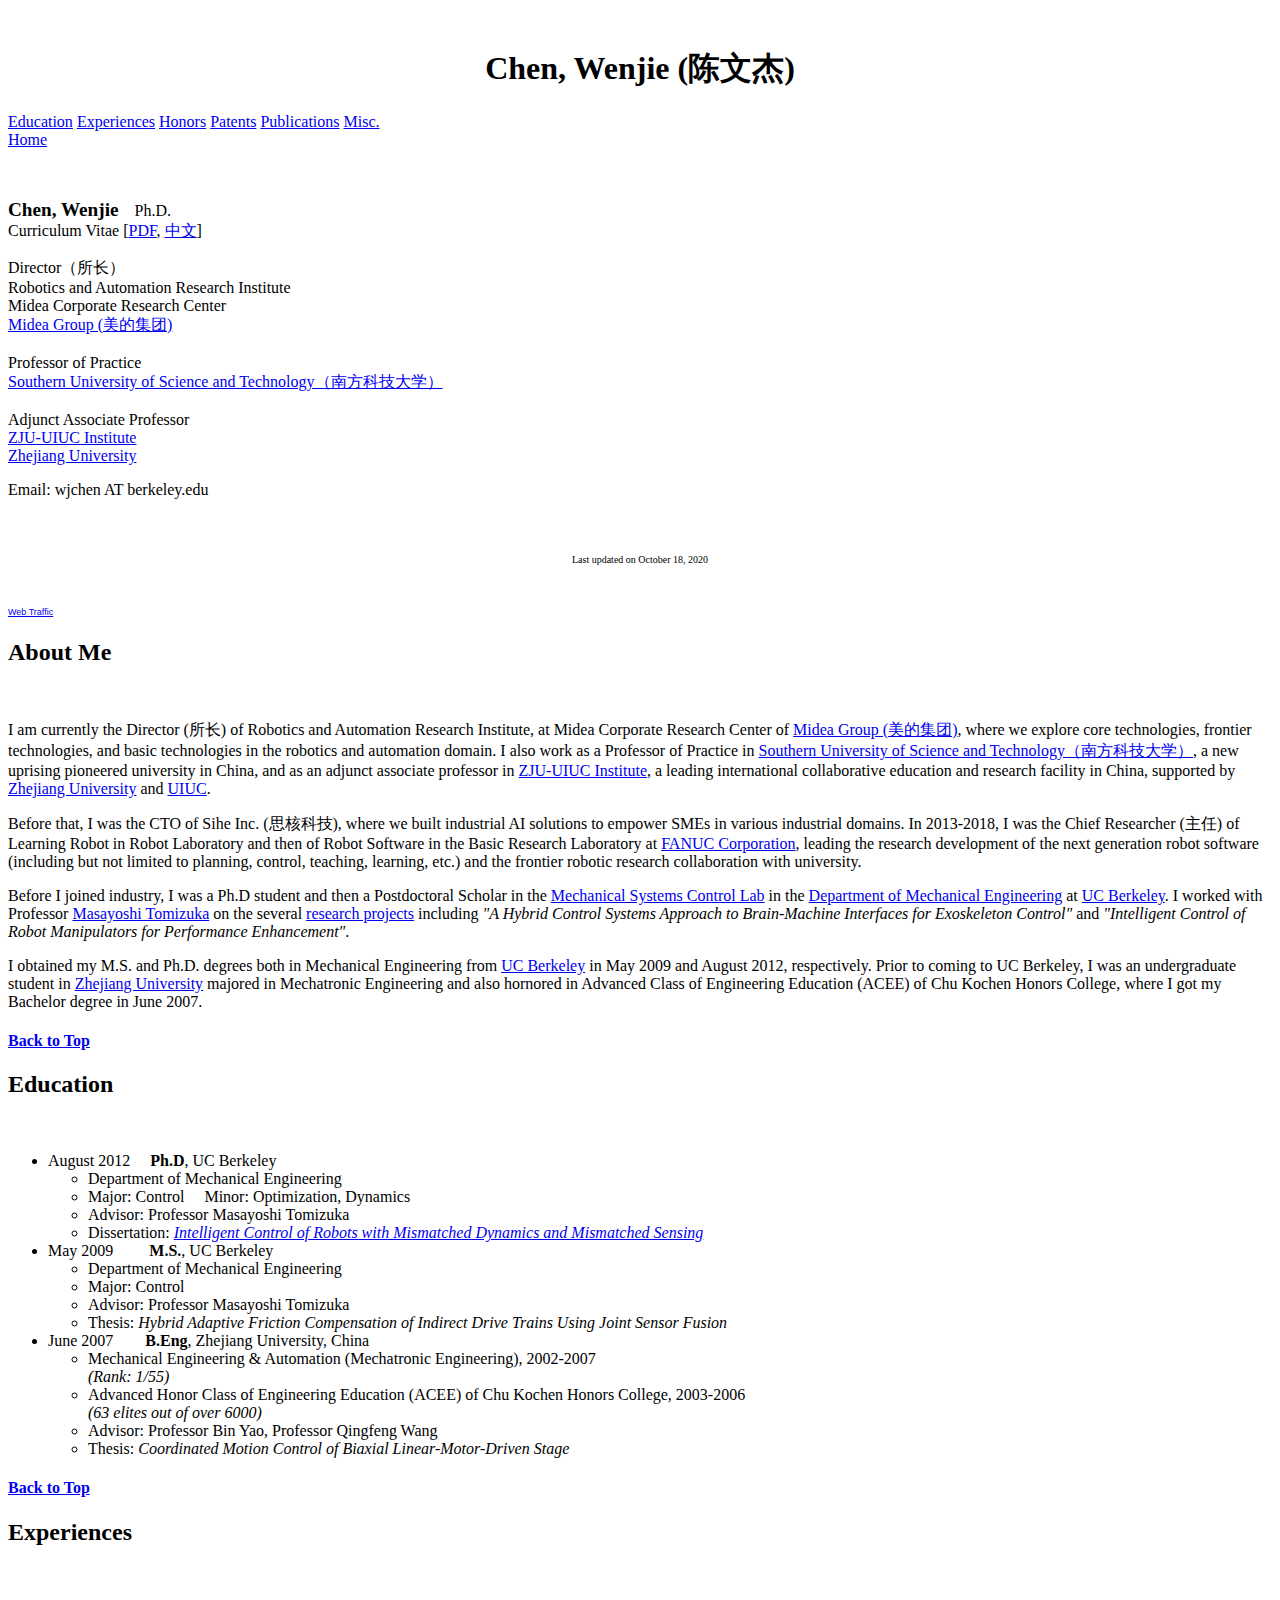
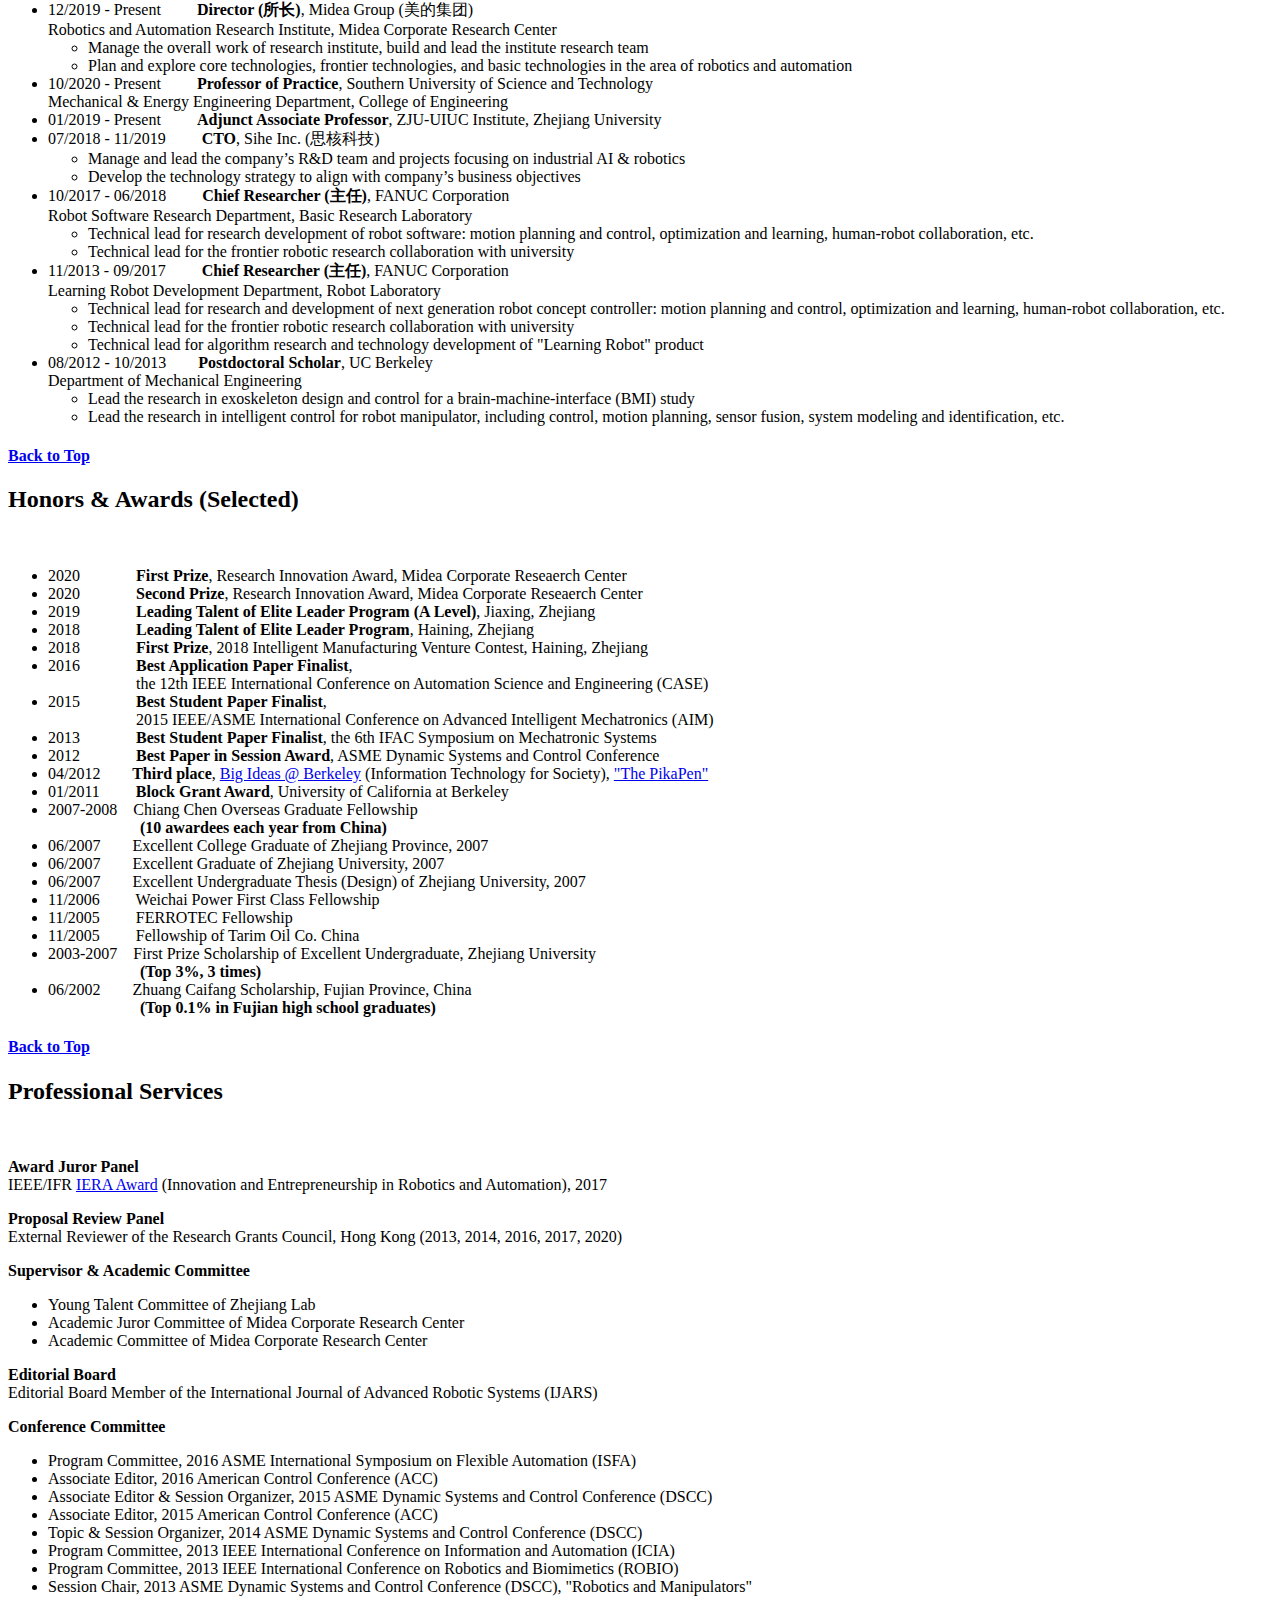
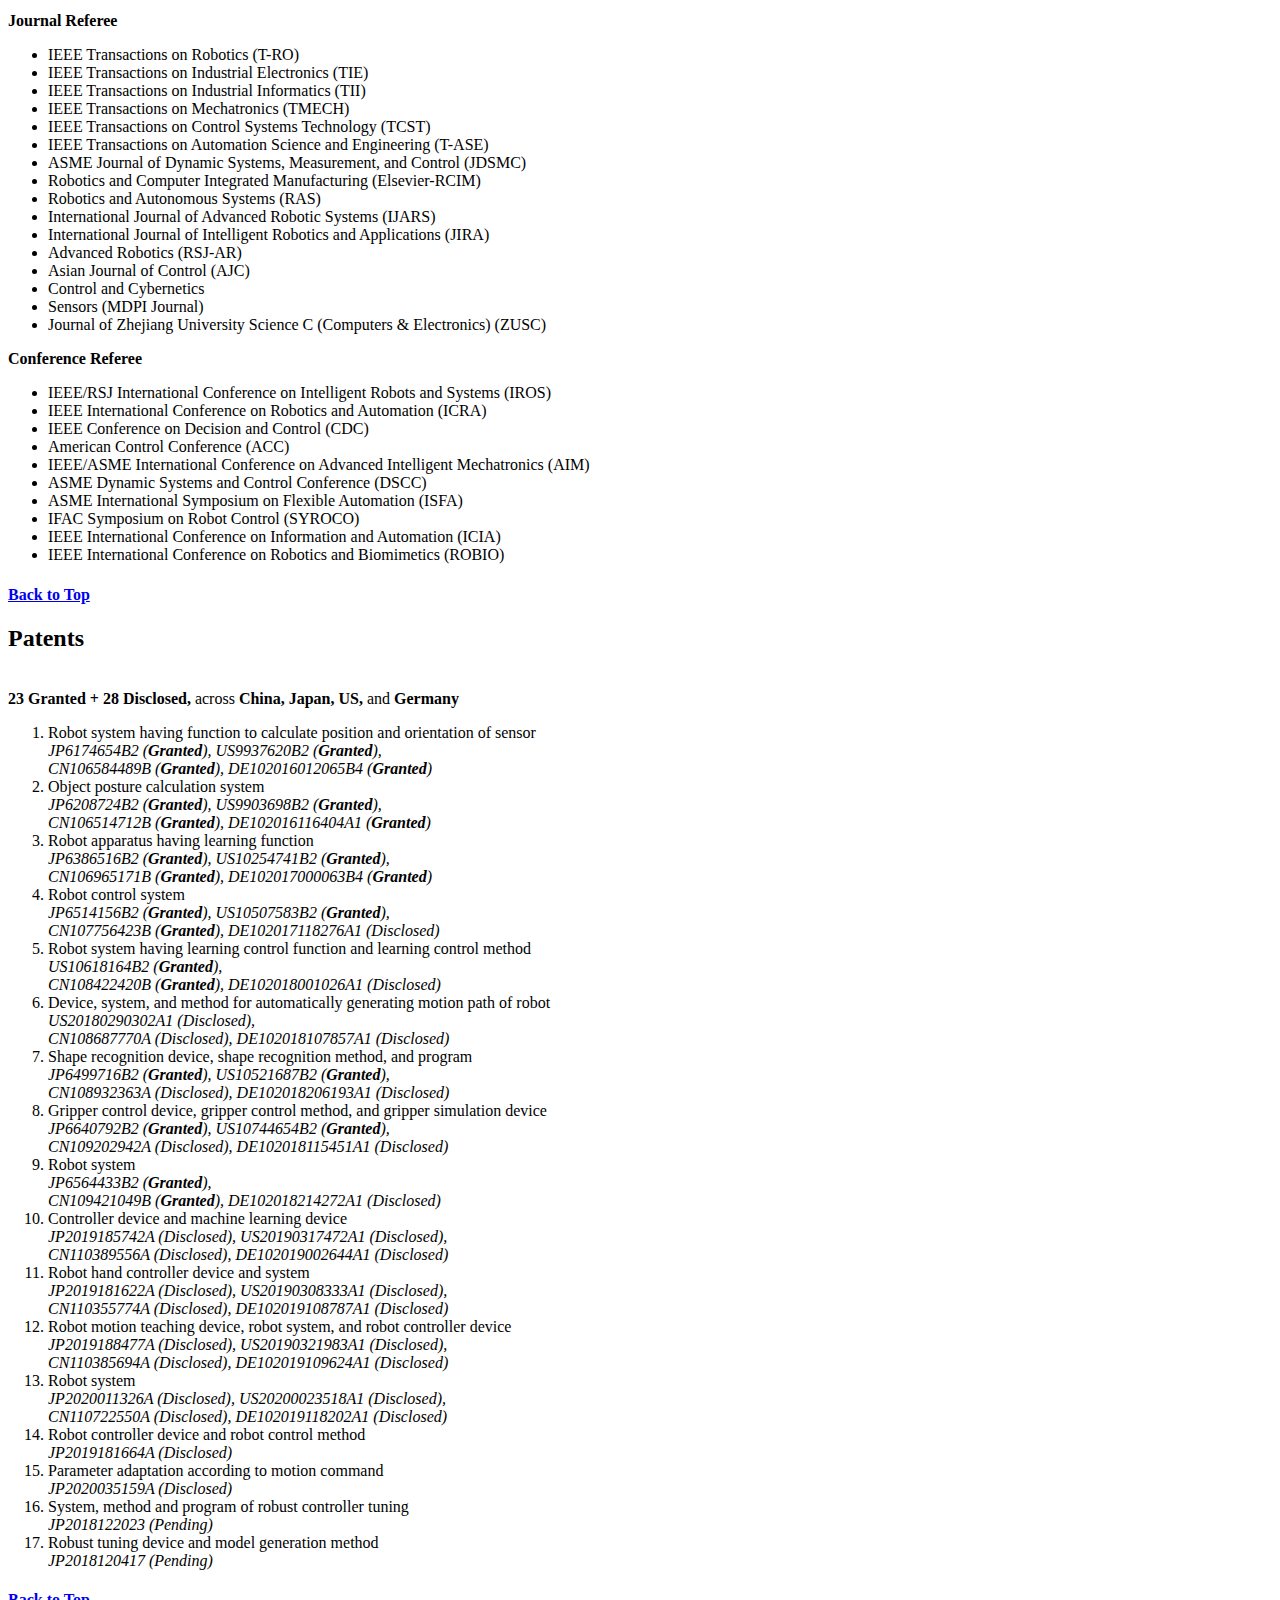
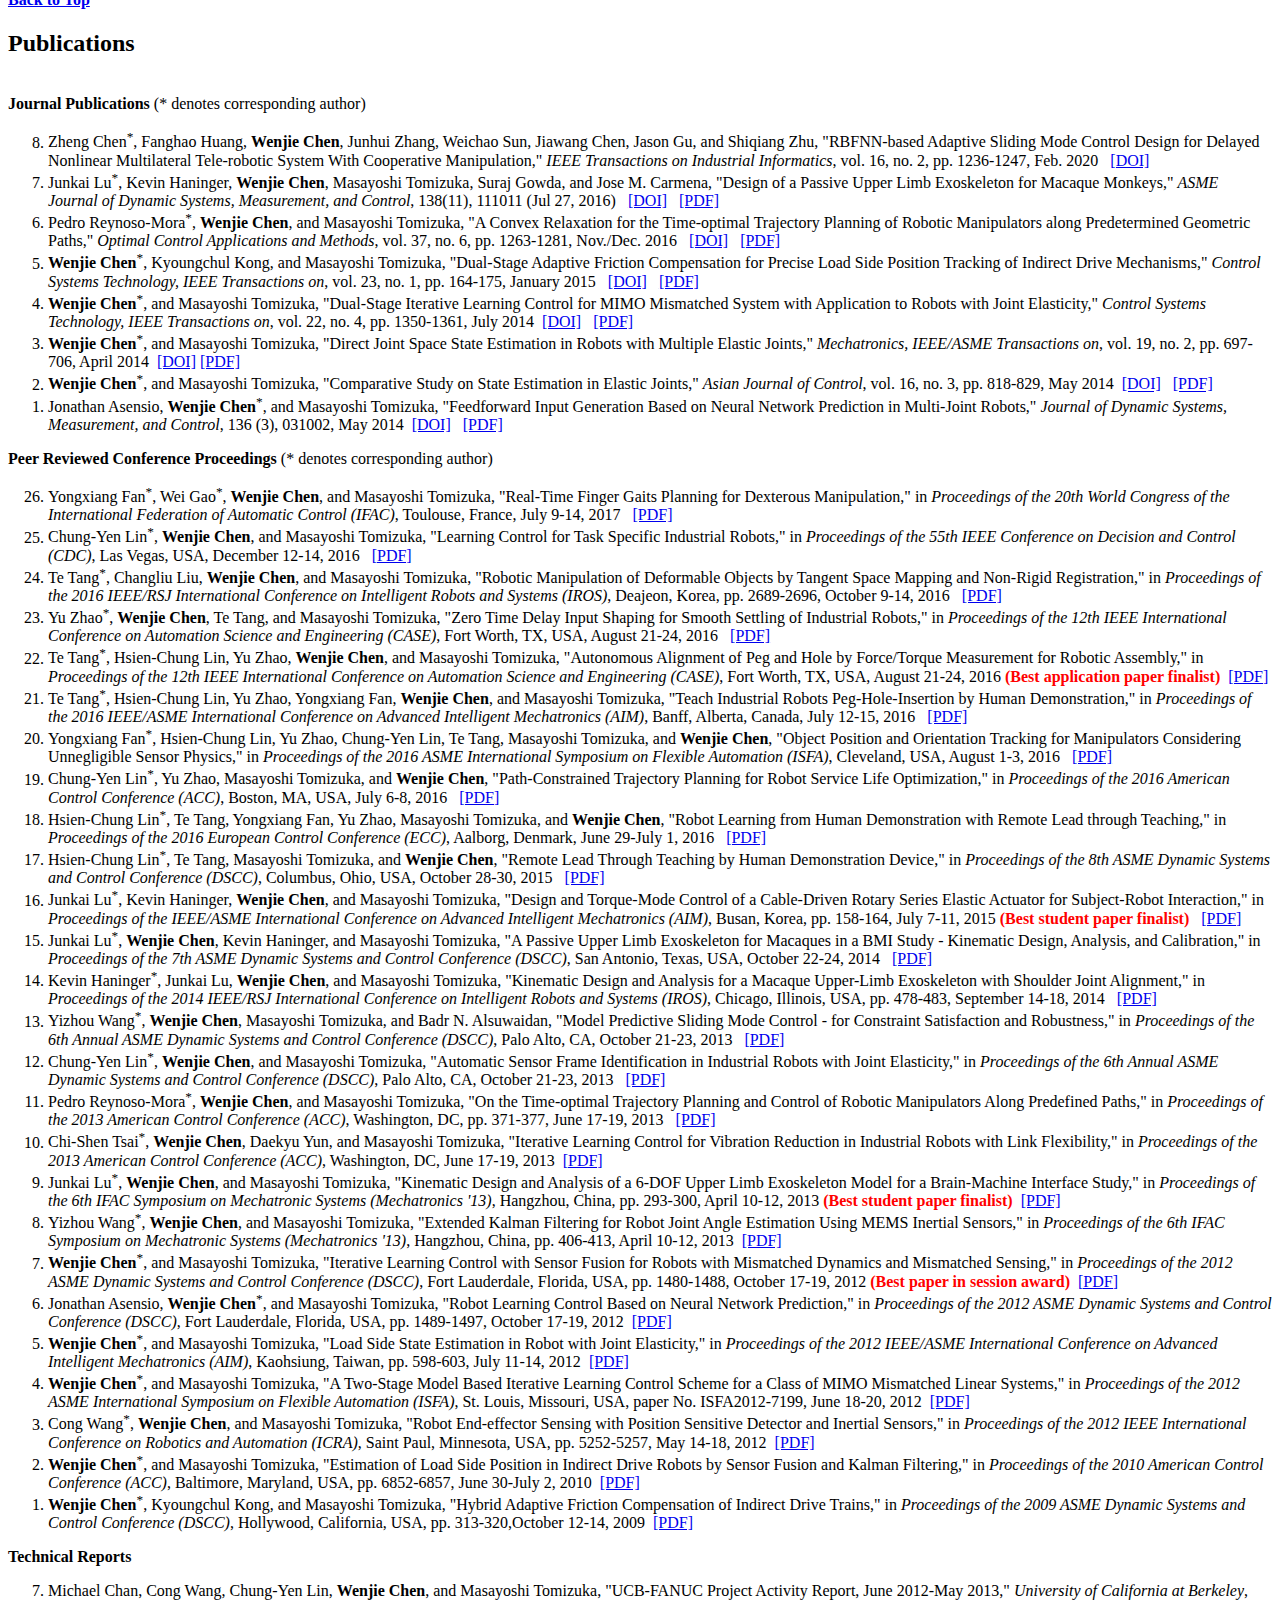
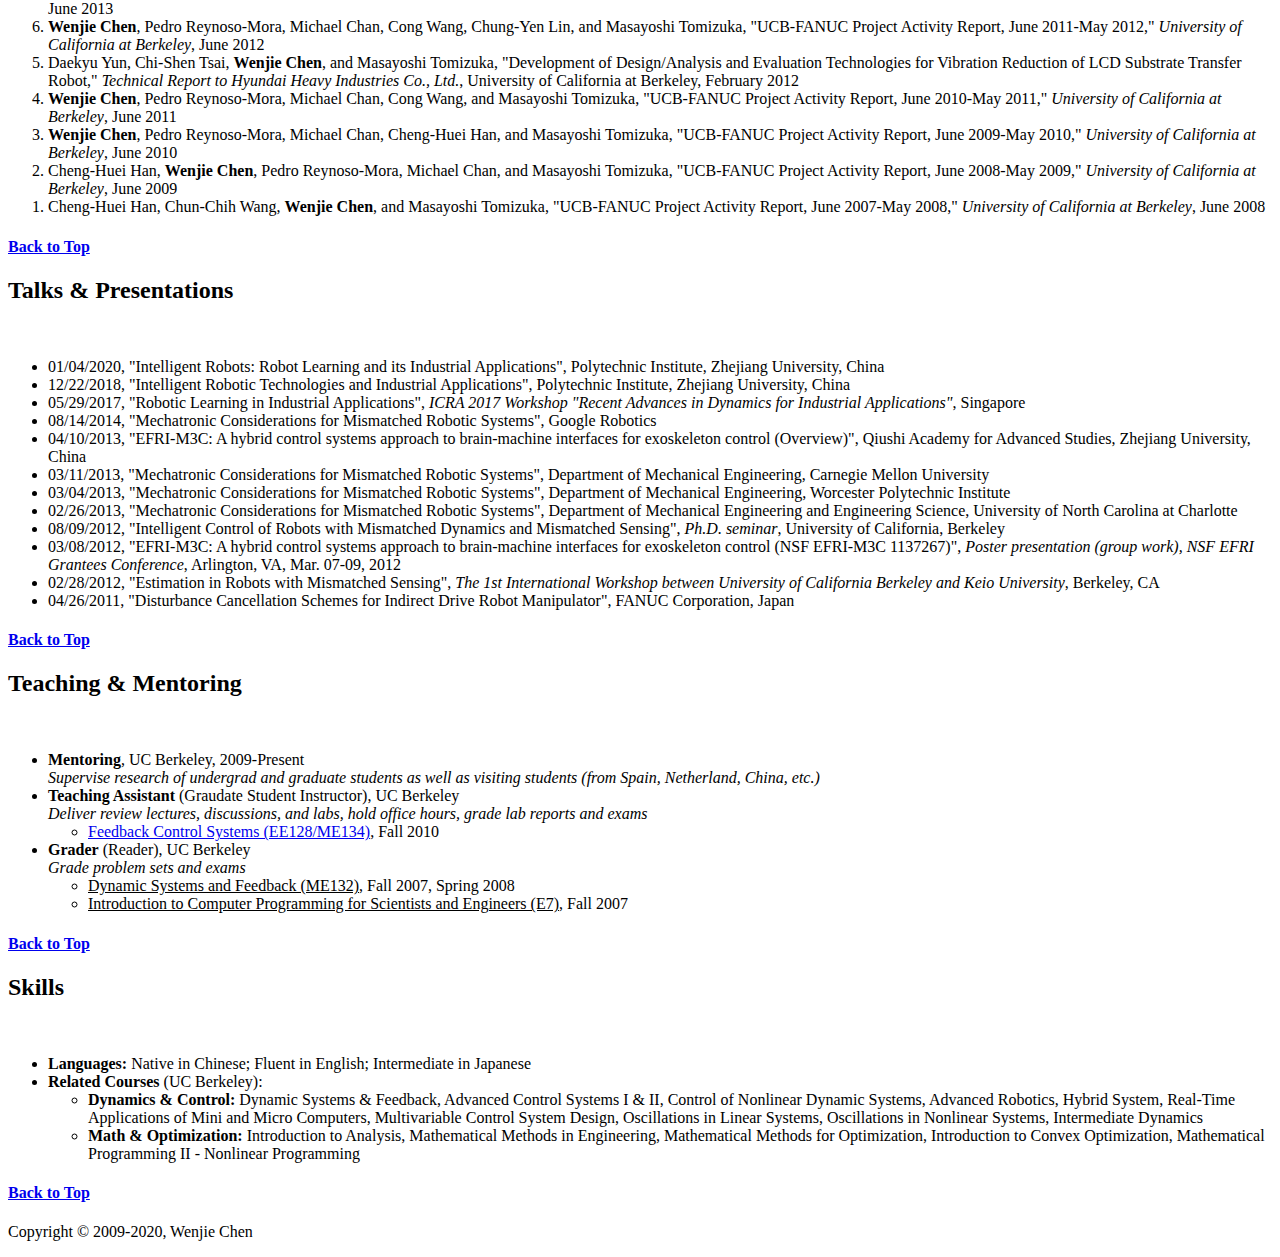
==== index.html @ 43fcd9e3 "Initial launch" ====
<!DOCTYPE html PUBLIC "-//W3C//DTD XHTML 1.0 Strict//EN" "http://www.w3.org/TR/xhtml1/DTD/xhtml1-strict.dtd">
<html xmlns="http://www.w3.org/1999/xhtml">
<head>
	<meta name="Description" content="Wenjie Chen Homepage" />
	<meta name="Keywords" content="mechanical, control, systems" />
	<meta http-equiv="Content-Type" content="text/html; charset= UTF-8" />
	<meta name="Distribution" content="Global" />
	<meta name="Author" content="Wenjie Chen" />
	<link rel="stylesheet" type="text/css" href="css/style.css" />
	<title>Chen, Wenjie</title>

<script type="text/javascript">

  var _gaq = _gaq || [];
  _gaq.push(['_setAccount', 'UA-29748924-1']);
  _gaq.push(['_trackPageview']);

  (function() {
    var ga = document.createElement('script'); ga.type = 'text/javascript'; ga.async = true;
    ga.src = ('https:' == document.location.protocol ? 'https://ssl' : 'http://www') + '.google-analytics.com/ga.js';
    var s = document.getElementsByTagName('script')[0]; s.parentNode.insertBefore(ga, s);
  })();

</script>

</head>
<body>
	<div id="content"><a name="Top"></a>
		<div class="header">
				<br>
				<h1 class="bottomline" style="text-align: center;">Chen, Wenjie (陈文杰)</h1>
		</div>

		<div class="subheader">
			<div class="subheader_right">
				<a href="index.html#Education">Education</a>
				<a href="index.html#Experiences">Experiences</a>
				<a href="index.html#Honors">Honors</a>
				<a href="index.html#Patents">Patents</a>
				<a href="index.html#Publications">Publications</a>
				<a href="index.html#Miscellaneous">Misc.</a>
			</div>
			<div class="subheader_left">
				<a href="index.html">Home</a>
			</div>
		</div>
 		
 		<div class="left">
			<p><img src="images/wjchen.jpg" border="none" width="150" alt="" /></a></p>
			<p><b><big>Chen, Wenjie</big></b>&nbsp; &nbsp; Ph.D.<br>
			Curriculum Vitae [<a href="cv/CV-CWJ.pdf" target="new">PDF</a>, <a href="cv/CV-CWJ_CN.pdf" target="new">中文</a>]</p>
		  <p style="text-align: left;">Director（所长）<br>
		  	 Robotics and Automation Research Institute <br>
		  	 Midea Corporate Research Center <br>
		     <a href="https://www.midea.com/cn/" target="new">Midea Group (美的集团)</a><br>
		     <br>Professor of Practice<br>
		  	<a href="https://www.sustech.edu.cn/" target="new">Southern University of Science and Technology（南方科技大学）</a><br>
		     <br>Adjunct Associate Professor<br>
		  	<a href="http://zjui.intl.zju.edu.cn/" target="new">ZJU-UIUC Institute</a><br>
		  	<a href="http://www.zju.edu.cn/" target="new">Zhejiang University</a><br></p>
			<p style="text-align: left;">Email: wjchen AT berkeley.edu</p>
			<br>
			<p style="text-align: center;"><font size="1">Last updated on October 18, 2020</font></p>						

<!-- GoStats JavaScript Based Code -->
<script type="text/javascript" src="http://gostats.com/js/counter.js"></script>
<script type="text/javascript">_gos='c5.gostats.com';_goa=1051585;
_got=7;_goi=12;_goz=0;_god='hits';_gol='web page hit counter';_GoStatsRun();</script>
<noscript><a target="_blank" title="web page hit counter" 
href="http://gostats.com"><img alt="web page hit counter" 
src="http://c5.gostats.com/bin/count/a_1051585/t_7/i_12/z_0/show_hits/counter.png" 
style="border-width:0" /></a></noscript>
<br/><a target="_blank" href="http://c5.gostats.com/summary.xml?id=1051585" 
style="font: 9px sans-serif" title="Web Traffic">Web Traffic</a> 
<!-- End GoStats JavaScript Based Code -->

		</div>
			
		<div class="right">
		
			<h2 class="bottomline">About Me</h2>
			<br>
			<p>I am currently the Director (所长) of Robotics and Automation Research Institute, at Midea Corporate Research Center of <a href="https://www.midea.com/cn/" target="new">Midea Group (美的集团)</a>, where we explore core technologies, frontier technologies, and basic technologies in the robotics and automation domain. I also work as a Professor of Practice in <a href="https://www.sustech.edu.cn/" target="new">Southern University of Science and Technology（南方科技大学）</a>, a new uprising pioneered university in China, and as an adjunct associate professor in <a href="http://zjui.intl.zju.edu.cn/" target="new">ZJU-UIUC Institute</a>, a leading international collaborative education and research facility in China, supported by <a href="http://www.zju.edu.cn/" target="new">Zhejiang University</a> and <a href="https://illinois.edu/" target="new">UIUC</a>. 
			<p>Before that, I was the CTO of Sihe Inc. (思核科技), where we built industrial AI solutions to empower SMEs in various industrial domains. In 2013-2018, I was the Chief Researcher <span style="text-align: left;">(主任)</span> of Learning Robot in Robot Laboratory and then of Robot Software in the Basic Research Laboratory at <a href="http://www.fanuc.co.jp/eindex.htm" target="new">FANUC Corporation</a>, leading the research  development of the next generation robot software (including but not limited to planning, control, teaching, learning, etc.) and the frontier robotic research collaboration with university.</p>
			<p>Before I joined industry, I was a Ph.D student and then a Postdoctoral Scholar in the <a href="http://msc.berkeley.edu/index.html" target="new">Mechanical Systems Control Lab</a> in the <a href="http://www.me.berkeley.edu" target="new">Department of Mechanical Engineering</a> at <a href="http://www.berkeley.edu" target="new">UC Berkeley</a>. I worked with Professor <a href="http://www.me.berkeley.edu/faculty/tomizuka/index.html" target="new">Masayoshi Tomizuka</a> on the several <a href="http://msc.berkeley.edu/wjchen/research.html" target="new">research projects</a> including <i>"A Hybrid Control Systems Approach to Brain-Machine Interfaces for Exoskeleton Control"</i>  and <i>"Intelligent Control of Robot Manipulators for Performance Enhancement"</i>.</p>
			<p>I obtained my M.S. and Ph.D. degrees both in Mechanical Engineering from <a href="http://www.berkeley.edu" target="new">UC Berkeley</a> in May 2009 and August 2012, respectively. Prior to coming to UC Berkeley, I was an undergraduate student in <a href="http://www.zju.edu.cn/english/" target="new">Zhejiang University</a> majored in Mechatronic Engineering and also hornored in Advanced Class of Engineering Education (ACEE) of Chu Kochen Honors College, where I got my Bachelor degree in June 2007. </p>
		</div>		
		
		<div class="right">
			<h4 class="date"><img src="images/comment.gif" alt="" /><a href="#Top">Back to Top</a></h4>
		</div>

		<div class="right">
		
			<h2 class="bottomline"><a name="Education"></a>Education</h2>
			<br>
			<ul>
				<li>August 2012 &nbsp;&nbsp;&nbsp;&nbsp;<b>Ph.D</b>, UC Berkeley
				<ul>
					<li>Department of Mechanical Engineering
					<li>Major: Control	&nbsp;&nbsp;&nbsp;  Minor: Optimization, Dynamics
					<li>Advisor: Professor Masayoshi Tomizuka
					<li>Dissertation: <a href="https://escholarship.org/uc/item/3076j4ff" target="new"><i>Intelligent Control of Robots with Mismatched Dynamics and Mismatched Sensing</i></a>
				  </ul>
				<li>May 2009 &nbsp;&nbsp;&nbsp;&nbsp;&nbsp;&nbsp;&nbsp;&nbsp;<b>M.S.</b>, UC Berkeley
				<ul>
					<li>Department of Mechanical Engineering
					<li>Major: Control
					<li>Advisor: Professor Masayoshi Tomizuka
    					<li>Thesis: <i>Hybrid Adaptive Friction Compensation of Indirect Drive Trains Using Joint Sensor Fusion</i>
				</ul>
				<li>June 2007 &nbsp;&nbsp;&nbsp;&nbsp;&nbsp;&nbsp;&nbsp;<b>B.Eng</b>, Zhejiang University, China
				<ul>
					<li>Mechanical Engineering & Automation (Mechatronic Engineering), 2002-2007<br>
						<i>(Rank: 1/55)</i>
					<li>Advanced Honor Class of Engineering Education (ACEE) of Chu Kochen Honors College, 2003-2006<br>
						<i>(63 elites out of over 6000)</i>
					<li>Advisor: Professor Bin Yao, Professor Qingfeng Wang
					<li>Thesis: <i>Coordinated Motion Control of Biaxial Linear-Motor-Driven Stage</i>
				</ul>
			</ul>
		</div>		

		<div class="right">
			<h4 class="date"><img src="images/comment.gif" alt="" /><a href="#Top">Back to Top</a></h4>
		</div>

		<div class="right">
		
		  <h2 class="bottomline"><a name="Experiences"></a>Experiences</h2>
			<br>
			<ul>
	   		  <li>12/2019 - Present &nbsp;&nbsp;&nbsp;&nbsp;&nbsp;&nbsp;&nbsp;&nbsp;<b>Director (所长)</b>,  Midea Group (美的集团) <br />
	   		  	  Robotics and Automation Research Institute, Midea Corporate Research Center 
                    <ul>
                     <li>Manage the overall work of research institute, build and lead the institute research team </li>
                      <li>Plan and explore core technologies, frontier technologies, and basic technologies in the area of robotics and automation </li>
                  </ul>
	   		  <li>10/2020 - Present &nbsp;&nbsp;&nbsp;&nbsp;&nbsp;&nbsp;&nbsp;&nbsp;<b>Professor of Practice</b>, Southern University of Science and Technology <br />
	   		  	Mechanical & Energy Engineering Department, College of Engineering
	   		  <li>01/2019 - Present &nbsp;&nbsp;&nbsp;&nbsp;&nbsp;&nbsp;&nbsp;&nbsp;<b>Adjunct Associate Professor</b>, ZJU-UIUC Institute, Zhejiang University <br />
	   		  <li>07/2018 - 11/2019 &nbsp;&nbsp;&nbsp;&nbsp;&nbsp;&nbsp;&nbsp;&nbsp;<b>CTO</b>,  Sihe Inc. (思核科技) <br />
                    <ul>
                     <li>Manage and lead the company’s R&D team and projects focusing on industrial AI & robotics </li>
                      <li>Develop the technology strategy to align with company’s business objectives </li>
                  </ul>
	   		  <li>10/2017 - 06/2018 &nbsp;&nbsp;&nbsp;&nbsp;&nbsp;&nbsp;&nbsp;&nbsp;<b>Chief Researcher <span style="text-align: left;">(主任)</span></b>, FANUC Corporation <br />
			      Robot Software Research Department, Basic Research Laboratory
                    <ul>
                     <li> Technical lead for research development of robot software: motion planning and control, optimization and learning, human-robot collaboration, etc.</li>
                      <li> Technical lead for the frontier robotic research collaboration with university </li>
                  </ul>
              <li>11/2013 - 09/2017 &nbsp;&nbsp;&nbsp;&nbsp;&nbsp;&nbsp;&nbsp;&nbsp;<b>Chief Researcher <span style="text-align: left;">(主任)</span></b>, FANUC Corporation 
					<br>
					Learning Robot Development Department, Robot Laboratory
					<ul>
						<li> Technical lead for research and development of next generation robot concept controller: motion planning and control, optimization and learning, human-robot collaboration, etc.
						<li> Technical lead for the frontier robotic research collaboration with university
						<li> Technical lead for algorithm research and technology development of "Learning Robot" product
					</ul>
			  <li>08/2012 - 10/2013 &nbsp;&nbsp;&nbsp;&nbsp;&nbsp;&nbsp; <b>Postdoctoral Scholar</b>, UC Berkeley 
					<br>
					Department of Mechanical Engineering
					<ul>
						<li> Lead the research in exoskeleton design and control for a brain-machine-interface (BMI) study
						<li> Lead the research in intelligent control for robot manipulator, including control, motion planning, sensor fusion, system modeling and identification, etc.
					</ul>
				<!--<li>08/2008 - 08/2012 &nbsp;&nbsp;&nbsp;&nbsp; <b>Graduate Student Researcher</b> 
					<br>Department of Mechanical Engineering, UC Berkeley
				<li>08/2010 - 12/2010 &nbsp;&nbsp;&nbsp;&nbsp;&nbsp;&nbsp; <b>Graduate Student Instructor</b> 
					<br>Department of Electrical Engineering and Computer Science, UC Berkeley
				<li>08/2007 - 05/2008 &nbsp;&nbsp;&nbsp;&nbsp; <b>Reader</b> 
					<br>Department  of Mechanical Engineering, UC Berkeley
				<li>07/2006 - 08/2006 &nbsp;&nbsp;&nbsp;&nbsp; <b>Senior Consultant Assistant</b> 
					<br>Internship, Chuanyou Guanghan Honghua Co. Ltd, China
				<li>08/2004 - 06/2007 &nbsp;&nbsp;&nbsp;&nbsp; <b>Undergraduate Research Assistant</b> 
					<br>Institute of Mechatronic Control Engineering, Zhejiang University, China
				<li>07/2005 - 07/2005 &nbsp;&nbsp;&nbsp;&nbsp; <b>Visiting Student Trainee</b> 
					<br>Technical Department, Baosteel Group Corp., Shanghai, China-->
			</ul>
		</div>		

		<div class="right">
			<h4 class="date"><img src="images/comment.gif" alt="" /><a href="#Top">Back to Top</a></h4>
		</div>

		<div class="right">
		
			<h2 class="bottomline"><a name="Honors"></a>Honors & Awards (Selected)</h2>
			<br>
			<ul>
				<li>2020 &nbsp;&nbsp;&nbsp;&nbsp;&nbsp;&nbsp;&nbsp;&nbsp;&nbsp;&nbsp;&nbsp;&nbsp;	<b>First Prize</b>, Research Innovation Award, Midea Corporate Reseaerch Center
				<li>2020 &nbsp;&nbsp;&nbsp;&nbsp;&nbsp;&nbsp;&nbsp;&nbsp;&nbsp;&nbsp;&nbsp;&nbsp;	<b>Second Prize</b>, Research Innovation Award, Midea Corporate Reseaerch Center
				<li>2019 &nbsp;&nbsp;&nbsp;&nbsp;&nbsp;&nbsp;&nbsp;&nbsp;&nbsp;&nbsp;&nbsp;&nbsp;	<b>Leading Talent of Elite Leader Program (A Level)</b>, Jiaxing, Zhejiang
				<li>2018 &nbsp;&nbsp;&nbsp;&nbsp;&nbsp;&nbsp;&nbsp;&nbsp;&nbsp;&nbsp;&nbsp;&nbsp;	<b>Leading Talent of Elite Leader Program</b>, Haining, Zhejiang
				<li>2018 &nbsp;&nbsp;&nbsp;&nbsp;&nbsp;&nbsp;&nbsp;&nbsp;&nbsp;&nbsp;&nbsp;&nbsp;	<b>First Prize</b>, 2018 Intelligent Manufacturing Venture Contest, Haining, Zhejiang
				<li>2016 &nbsp;&nbsp;&nbsp;&nbsp;&nbsp;&nbsp;&nbsp;&nbsp;&nbsp;&nbsp;&nbsp;&nbsp;	<b>Best Application Paper Finalist</b>, <br>
				&nbsp;&nbsp;&nbsp;&nbsp;&nbsp;&nbsp;&nbsp;	&nbsp;&nbsp;&nbsp;&nbsp;&nbsp;	&nbsp;&nbsp;&nbsp;	&nbsp;&nbsp;&nbsp;	the 12th IEEE International Conference on Automation Science and Engineering (CASE)
				<li>2015 &nbsp;&nbsp;&nbsp;&nbsp;&nbsp;&nbsp;&nbsp;&nbsp;&nbsp;&nbsp;&nbsp;&nbsp;	<b>Best Student Paper Finalist</b>, <br>&nbsp;&nbsp;&nbsp;&nbsp;&nbsp;&nbsp;&nbsp;	&nbsp;&nbsp;&nbsp;&nbsp;&nbsp;	&nbsp;&nbsp;&nbsp;	&nbsp;&nbsp;&nbsp;	2015 IEEE/ASME International Conference on Advanced Intelligent Mechatronics (AIM)
				<li>2013 &nbsp;&nbsp;&nbsp;&nbsp;&nbsp;&nbsp;&nbsp;&nbsp;&nbsp;&nbsp;&nbsp;&nbsp;	<b>Best Student Paper Finalist</b>, the 6th IFAC Symposium on Mechatronic Systems
				<li>2012 &nbsp;&nbsp;&nbsp;&nbsp;&nbsp;&nbsp;&nbsp;&nbsp;&nbsp;&nbsp;&nbsp;&nbsp;	<b>Best Paper in Session Award</b>, ASME Dynamic Systems and Control Conference
				<li>04/2012 &nbsp;&nbsp;&nbsp;&nbsp;&nbsp;&nbsp;<b> Third place</b>, <a href="http://bigideas.berkeley.edu/" target="new">Big Ideas @ Berkeley</a> (Information Technology for Society), <a href="http://bigideas.berkeley.edu/winners/the-pika-pen/" target="new">"The PikaPen"</a>
			  	<li>01/2011 &nbsp;&nbsp;&nbsp;&nbsp;&nbsp;&nbsp;&nbsp;	<b>Block Grant Award</b>, University of California at Berkeley
			  	<li>2007-2008 &nbsp;&nbsp;	Chiang Chen Overseas Graduate Fellowship <br>
				&nbsp;&nbsp;&nbsp;&nbsp;&nbsp;&nbsp;&nbsp;	&nbsp;&nbsp;&nbsp;&nbsp;&nbsp;	&nbsp;&nbsp;&nbsp;	&nbsp;&nbsp;&nbsp;&nbsp;	<b>(10 awardees each year from China)</b>
				<li>06/2007 &nbsp;&nbsp;&nbsp;&nbsp;&nbsp;&nbsp;	Excellent College Graduate of Zhejiang Province, 2007
				<li>06/2007 &nbsp;&nbsp;&nbsp;&nbsp;&nbsp;&nbsp;	Excellent Graduate of Zhejiang University, 2007
				<li>06/2007 &nbsp;&nbsp;&nbsp;&nbsp;&nbsp;&nbsp;	Excellent Undergraduate Thesis (Design) of Zhejiang University, 2007
				<li>11/2006 &nbsp;&nbsp;&nbsp;&nbsp;&nbsp;&nbsp;&nbsp;	Weichai Power First Class Fellowship
				<li>11/2005 &nbsp;&nbsp;&nbsp;&nbsp;&nbsp;&nbsp;&nbsp;	FERROTEC Fellowship
				<li>11/2005 &nbsp;&nbsp;&nbsp;&nbsp;&nbsp;&nbsp;&nbsp;	Fellowship of Tarim Oil Co. China
				<li>2003-2007 &nbsp;&nbsp;	First Prize Scholarship of Excellent Undergraduate, Zhejiang University <br>
				&nbsp;&nbsp;&nbsp;&nbsp;&nbsp;&nbsp;&nbsp;	&nbsp;&nbsp;&nbsp;&nbsp;	&nbsp;&nbsp;&nbsp;&nbsp;	&nbsp;&nbsp;&nbsp;&nbsp;	<b>(Top 3%, 3 times)</b>
				<li>06/2002 &nbsp;&nbsp;&nbsp;&nbsp;&nbsp;&nbsp;	Zhuang Caifang Scholarship, Fujian Province, China <br>
				&nbsp;&nbsp;&nbsp;&nbsp;&nbsp;&nbsp;&nbsp;	&nbsp;&nbsp;&nbsp;&nbsp;	&nbsp;&nbsp;&nbsp;&nbsp;	&nbsp;&nbsp;&nbsp;&nbsp;	<b>(Top 0.1% in Fujian high school graduates)</b>
			</ul>
		</div>		

		<div class="right">
			<h4 class="date"><img src="images/comment.gif" alt="" /><a href="#Top">Back to Top</a></h4>
		</div>

		<div class="right">
		
			<h2 class="bottomline"><a name="Service"></a>Professional Services</h2>
			<br>
			<!--Institute of Electrical and Electronics Engineers (IEEE), Member<br>
			American Society of Mechanical Engineers (ASME), Member<br><br>-->

			<p><b>Award Juror Panel</b><br>
			IEEE/IFR <a href="https://ifr.org/events/iera-award/" target="new">IERA Award</a> (Innovation and Entrepreneurship in Robotics and Automation), 2017
			</p>

			<p><b>Proposal Review Panel</b><br>
			External Reviewer of the Research Grants Council, Hong Kong (2013, 2014, 2016, 2017, 2020)<br>
			</p>

			<p><b>Supervisor & Academic Committee</b><br>
			<ul>
				<li>Young Talent Committee of Zhejiang Lab
		    	<li>Academic Juror Committee of Midea Corporate Research Center
    			<li>Academic Committee of Midea Corporate Research Center
    		</ul>
			</p>

			<p><b>Editorial Board</b><br>
			Editorial Board Member of the International Journal of Advanced Robotic Systems (IJARS)
			</p>

			<p><b>Conference Committee</b><br>
			<ul>
				<li>Program Committee, 2016 ASME International Symposium on Flexible Automation (ISFA)
				<li>Associate Editor, 2016 American Control Conference (ACC)
				<li>Associate Editor &amp; Session Organizer, 2015 ASME Dynamic Systems and Control Conference (DSCC)
				<li>Associate Editor, 2015 American Control Conference (ACC)
				<li>Topic & Session Organizer, 2014 ASME Dynamic Systems and Control Conference (DSCC)
				<li>Program Committee, 2013 IEEE International Conference on Information and Automation (ICIA)
				<li>Program Committee, 2013 IEEE International Conference on Robotics and Biomimetics (ROBIO)
				<li>Session Chair, 2013 ASME Dynamic Systems and Control Conference (DSCC), "Robotics and Manipulators"
			</ul>
			</p>

			<p><b>Journal Referee</b><br>
			<ul>
				<li>IEEE Transactions on Robotics (T-RO)
				<li>IEEE Transactions on Industrial Electronics (TIE)
				<li>IEEE Transactions on Industrial Informatics (TII)
				<li>IEEE Transactions on Mechatronics (TMECH)
				<li>IEEE Transactions on Control Systems Technology (TCST)
       		  <li>IEEE Transactions on Automation Science and Engineering (T-ASE)
			  <li>ASME Journal of Dynamic Systems, Measurement, and Control (JDSMC)
			  <li>Robotics and Computer Integrated Manufacturing (Elsevier-RCIM)
			  <li>Robotics and Autonomous Systems (RAS)
			  <li>International Journal of Advanced Robotic Systems (IJARS)
			  <li>International Journal of Intelligent Robotics and Applications (JIRA)
			  <li>Advanced Robotics (RSJ-AR)
			  <li>Asian Journal of Control (AJC)
			  <li>Control and Cybernetics
			  <li>Sensors (MDPI Journal)
			  <li>Journal of Zhejiang University Science C (Computers & Electronics) (ZUSC)
			</ul>
			</p>

			<p><b>Conference Referee</b><br>
			<ul>
				<li>IEEE/RSJ International Conference on Intelligent Robots and Systems (IROS) </li>
				<li>IEEE International Conference on Robotics and Automation (ICRA) </li>
				<li>IEEE Conference on Decision and Control (CDC) </li>
				<li>American Control Conference (ACC)				</li>
				<li>IEEE/ASME International Conference on Advanced Intelligent Mechatronics (AIM)
			  <li>ASME Dynamic Systems and Control Conference (DSCC)
			  <li>ASME International Symposium on Flexible Automation (ISFA)
			  <li>IFAC Symposium on Robot Control (SYROCO)
			  <li>IEEE International Conference on Information and Automation (ICIA)
			  <li>IEEE International Conference on Robotics and Biomimetics (ROBIO)
			</ul>
			</p>
	  </div>		

		<div class="right">
			<h4 class="date"><img src="images/comment.gif" alt="" /><a href="#Top">Back to Top</a></h4>
		</div>

		<div class="right">
		
			<h2 class="bottomline"><a name="Patents"></a>Patents</h2>
			<br>
            <strong>23 Granted + 28 Disclosed, </strong>across<strong> China, Japan, US, </strong>and<strong> Germany</strong>
			<ol>
				<li>Robot system having function to calculate position and orientation of sensor<i><br>
			    JP6174654B2 (<strong>Granted</strong>), US9937620B2 (<strong>Granted</strong>), <br>CN106584489B (<strong>Granted</strong>), DE102016012065B4 (<strong>Granted</strong>)</i>
			    <li>Object posture calculation system<i><br>
				  JP6208724B2 (<strong>Granted</strong>), US9903698B2 (<strong>Granted</strong>), <br>
				  CN106514712B (<strong>Granted</strong>), DE102016116404A1 (<strong>Granted</strong>)</i>
			  <li>Robot apparatus  having  learning function <i><br>
		      JP6386516B2 (<strong>Granted</strong>), US10254741B2 (<strong>Granted</strong>), <br>CN106965171B (<strong>Granted</strong>), DE102017000063B4 (<strong>Granted</strong>)</i>
			  <li>Robot control system <i><br>
		      JP6514156B2 (<strong>Granted</strong>), US10507583B2 (<strong>Granted</strong>), <br>CN107756423B (<strong>Granted</strong>), DE102017118276A1 (Disclosed)</i>
			  <li>Robot system having learning control function and learning control method <i><br>
			    US10618164B2 (<strong>Granted</strong>), <br>CN108422420B (<strong>Granted</strong>), DE102018001026A1 (Disclosed)</i> 
			  <li>Device, system, and method for automatically generating motion path of robot <i><br>
			    US20180290302A1 (Disclosed), <br>CN108687770A (Disclosed), DE102018107857A1 (Disclosed)</i>
              <li>Shape recognition device, shape recognition method, and program <i><br>
                JP6499716B2 (<strong>Granted</strong>), US10521687B2 (<strong>Granted</strong>), <br>CN108932363A (Disclosed), DE102018206193A1 (Disclosed)</i>
			  <li>Gripper control device, gripper control method, and gripper simulation device <i><br>
			    JP6640792B2 (<strong>Granted</strong>), US10744654B2 (<strong>Granted</strong>), <br>CN109202942A (Disclosed), DE102018115451A1 (Disclosed)</i>
			  <li>Robot system <i><br>
			    JP6564433B2 (<strong>Granted</strong>), <br>CN109421049B (<strong>Granted</strong>), DE102018214272A1 (Disclosed)</i>
			  <li>Controller device and machine learning device<i><br>
			    JP2019185742A (Disclosed), US20190317472A1 (Disclosed), <br>CN110389556A (Disclosed), DE102019002644A1 (Disclosed)</i>
			  <li>Robot hand controller device and system<i><br>
			    JP2019181622A (Disclosed), US20190308333A1 (Disclosed), <br>CN110355774A (Disclosed), DE102019108787A1 (Disclosed)</i>
			  <li>Robot motion teaching device, robot system, and robot controller device<i><br>
			    JP2019188477A (Disclosed), US20190321983A1 (Disclosed), <br>CN110385694A (Disclosed), DE102019109624A1 (Disclosed)</i>
			  <li>Robot system<i><br>
			    JP2020011326A (Disclosed), US20200023518A1 (Disclosed), <br>CN110722550A (Disclosed), DE102019118202A1 (Disclosed)</i>
			  <li>Robot controller device and robot control method<i><br>
			    JP2019181664A (Disclosed)</i>
			  <li>Parameter adaptation according to motion command<i><br>
			    JP2020035159A (Disclosed)</i>
			  <li>System, method and program of robust controller tuning<i><br>
			    JP2018122023 (Pending)</i>
			  <li>Robust tuning device and model generation method<i><br>
			    JP2018120417 (Pending)</i>
		  </ol>
		</div>

		<div class="right">
		  <h4 class="date"><img src="images/comment.gif" alt="" /><a href="#Top">Back to Top</a></h4>
		</div>

		<div class="right">
		
			<h2 class="bottomline"><a name="Publications"></a>Publications</h2>
			<br>
			<b>Journal Publications</b> (* denotes corresponding author)<br>
			<ol reversed start="8">
				<li>Zheng Chen<sup>*</sup>, Fanghao Huang, <b>Wenjie Chen</b>, Junhui Zhang, Weichao Sun, Jiawang Chen, Jason Gu, and Shiqiang Zhu, "RBFNN-based Adaptive Sliding Mode Control Design for Delayed Nonlinear Multilateral Tele-robotic System With Cooperative Manipulation," <i>IEEE Transactions on Industrial Informatics</i>, vol. 16, no. 2, pp. 1236-1247, Feb. 2020 &nbsp; <a href="http://dx.doi.org/10.1109/TII.2019.2927806" target="new">[DOI]</a>
				<li>Junkai Lu<sup>*</sup>, Kevin Haninger, <b>Wenjie Chen</b>, Masayoshi Tomizuka, Suraj Gowda, and Jose M. Carmena, "Design of a Passive Upper Limb Exoskeleton for Macaque Monkeys," <i>ASME Journal of Dynamic Systems, Measurement, and Control</i>, 138(11), 111011 (Jul 27, 2016) &nbsp; <a href="http://dx.doi.org/10.1115/1.4033837" target="new">[DOI]</a> &nbsp; <a href="publications\J2016_JDSMC.pdf" target="new">[PDF]</a>
				<li>Pedro Reynoso-Mora<sup>*</sup>, <b>Wenjie Chen</b>, and Masayoshi Tomizuka, "A Convex Relaxation for the Time-optimal Trajectory Planning of Robotic Manipulators along Predetermined Geometric Paths," <i>Optimal Control Applications and Methods</i>, vol. 37, no. 6, pp. 1263-1281, Nov./Dec. 2016 &nbsp; <a href="http://dx.doi.org/10.1002/oca.2234" target="new">[DOI]</a> &nbsp; <a href="publications\J2016_OCAM.pdf" target="new">[PDF]</a>
				<li><b>Wenjie Chen</b><sup>*</sup>, Kyoungchul Kong, and Masayoshi Tomizuka, "Dual-Stage Adaptive Friction Compensation for Precise Load Side Position Tracking of Indirect Drive Mechanisms," <i>Control Systems Technology, IEEE Transactions on</i>, vol. 23, no. 1, pp. 164-175, January 2015 &nbsp; <a href="http://dx.doi.org/10.1109/TCST.2014.2317776" target="new">[DOI]</a> &nbsp; <a href="publications\J2015_TCST.pdf" target="new">[PDF]</a>
				<li><b>Wenjie Chen</b><sup>*</sup>, and Masayoshi Tomizuka, "Dual-Stage Iterative Learning Control for MIMO Mismatched System with Application to Robots with Joint Elasticity," <i>Control Systems Technology, IEEE Transactions on</i>, vol. 22, no. 4, pp. 1350-1361, July 2014&nbsp; <a href="http://dx.doi.org/10.1109/TCST.2013.2279652" target="new">[DOI]</a> &nbsp; <a href="publications\J2014_TCST.pdf" target="new">[PDF]</a>
				<li><b>Wenjie Chen</b><sup>*</sup>, and Masayoshi Tomizuka, "Direct Joint Space State Estimation in Robots with Multiple Elastic Joints," <i>Mechatronics, IEEE/ASME Transactions on</i>, vol. 19, no. 2, pp. 697-706, April 2014&nbsp; <a href="http://dx.doi.org/10.1109/TMECH.2013.2255308" target="new">[DOI]</a> <a href="publications/J2014_TMECH.pdf" target="new">[PDF]</a> 
       		  		<li><b>Wenjie Chen</b><sup>*</sup>, and Masayoshi Tomizuka, "Comparative Study on State Estimation in Elastic Joints," <i>Asian Journal of Control</i>, vol. 16, no. 3, pp. 818-829, May 2014&nbsp; <a href="http://dx.doi.org/10.1002/asjc.755" target="new">[DOI]</a> &nbsp; <a href="publications\J2014_ASJC.pdf" target="new">[PDF]</a>
			  	<li>Jonathan Asensio, <b>Wenjie Chen</b><sup>*</sup>, and Masayoshi Tomizuka, "Feedforward Input Generation Based on Neural Network Prediction in Multi-Joint Robots," <i>Journal of Dynamic Systems, Measurement, and Control</i>, 136 (3), 031002, May 2014&nbsp; <a href="http://dx.doi.org/10.1115/1.4025986" target="new">[DOI]</a> &nbsp; <a href="publications\J2014_JDSMC.pdf" target="new">[PDF]</a>
			</ol>
<!--		<u>Under Review or In Revision (Journal)</u><br>
			<ol reversed start="16"> 
            </ol> -->
			<b>Peer Reviewed Conference Proceedings</b> (* denotes corresponding author)<br>
			<ol reversed start="26">
				<li>Yongxiang Fan<sup>*</sup>, Wei Gao<sup>*</sup>, <b>Wenjie Chen</b>, and Masayoshi Tomizuka, "Real-Time Finger Gaits Planning for Dexterous Manipulation," in <i>Proceedings of the 20th World Congress of the International Federation of Automatic Control (IFAC)</i>, Toulouse, France, July 9-14, 2017 &nbsp; <a href="publications\C2017_IFAC.pdf" target="new">[PDF]</a></li>
				<li>Chung-Yen Lin<sup>*</sup>, <b>Wenjie Chen</b>, and Masayoshi Tomizuka, "Learning Control for Task Specific Industrial Robots," in <i>Proceedings of the 55th IEEE Conference on Decision and Control (CDC)</i>, Las Vegas, USA, December 12-14, 2016 &nbsp; <a href="publications\C2016_CDC.pdf" target="new">[PDF]</a></li>
				<li>Te Tang<sup>*</sup>, Changliu Liu, <b>Wenjie Chen</b>, and Masayoshi Tomizuka, "Robotic Manipulation of Deformable Objects by Tangent Space	Mapping and Non-Rigid Registration," in <i>Proceedings of the 2016 IEEE/RSJ International Conference on Intelligent Robots and Systems (IROS)</i>,  Deajeon, Korea, pp. 2689-2696, October 9-14, 2016 &nbsp; <a href="publications\C2016_IROS.pdf" target="new">[PDF]</a></li>
				<!--<li>Yu Zhao<sup>*</sup>, <b>Wenjie Chen</b>, Xiaowen Yu, Chung-Yen Lin, Te Tang, and Masayoshi Tomizuka, "Accurate Trajectory Tracking of Flexible Joint Robots: A Neuroadaptive Control Approach," <i>the 2016 IEEE/ASME International Conference on Advanced Intelligent Mechatronics (AIM)</i>, Banff, Alberta, Canada, July 12-15, 2016, submitted</li>-->
				<li>Yu Zhao<sup>*</sup>, <b>Wenjie Chen</b>, Te Tang, and Masayoshi Tomizuka, "Zero Time Delay Input Shaping for Smooth Settling of Industrial Robots," in <i>Proceedings of the 12th IEEE International Conference on Automation Science and Engineering (CASE)</i>,  Fort Worth, TX, USA, August 21-24, 2016 &nbsp; <a href="publications\C2016_CASE_IS.pdf" target="new">[PDF]</a></li>
				<li>Te Tang<sup>*</sup>, Hsien-Chung Lin, Yu Zhao, <b>Wenjie Chen</b>, and Masayoshi Tomizuka, "Autonomous Alignment of Peg and Hole by Force/Torque Measurement for Robotic Assembly," in <i>Proceedings of the 12th IEEE International Conference on Automation Science and Engineering (CASE)</i>,  Fort Worth, TX, USA, August 21-24, 2016 <b><font color="red">(Best application paper finalist)</font></b>&nbsp; <a href="publications\C2016_CASE_PH.pdf" target="new">[PDF]</a></li>
				<li>Te Tang<sup>*</sup>, Hsien-Chung Lin, Yu Zhao, Yongxiang Fan, <b>Wenjie Chen</b>, and Masayoshi Tomizuka, "Teach Industrial Robots Peg-Hole-Insertion by Human Demonstration," in <i>Proceedings of the 2016 IEEE/ASME International Conference on Advanced Intelligent Mechatronics (AIM)</i>, Banff, Alberta, Canada, July 12-15, 2016 &nbsp; <a href="publications\C2016_AIM.pdf" target="new">[PDF]</a></li>
				<li>Yongxiang Fan<sup>*</sup>, Hsien-Chung Lin, Yu Zhao, Chung-Yen Lin, Te Tang, Masayoshi Tomizuka, and <b>Wenjie Chen</b>, "Object Position and Orientation Tracking for Manipulators Considering Unnegligible Sensor Physics," in <i>Proceedings of the 2016 ASME  International Symposium on Flexible Automation (ISFA)</i>, Cleveland, USA, August 1-3, 2016 &nbsp; <a href="publications\C2016_ISFA.pdf" target="new">[PDF]</a></li>
				<li>Chung-Yen Lin<sup>*</sup>, Yu Zhao, Masayoshi Tomizuka, and <b>Wenjie Chen</b>, "Path-Constrained Trajectory Planning for Robot Service Life Optimization," in <i>Proceedings of the 2016 American Control Conference (ACC)</i>,  Boston, MA, USA, July 6-8, 2016 &nbsp; <a href="publications\C2016_ACC.pdf" target="new">[PDF]</a></li>
				<li>Hsien-Chung Lin<sup>*</sup>, Te Tang, Yongxiang Fan, Yu Zhao, Masayoshi Tomizuka, and <b>Wenjie Chen</b>, "Robot Learning from Human Demonstration with Remote Lead through Teaching," in <i>Proceedings of the 2016 European Control Conference (ECC)</i>, Aalborg, Denmark, June 29-July 1, 2016 &nbsp; <a href="publications\C2016_ECC.pdf" target="new">[PDF]</a></li>
				<li>Hsien-Chung Lin<sup>*</sup>, Te Tang, Masayoshi Tomizuka, and <b>Wenjie Chen</b>, "Remote Lead Through Teaching by Human Demonstration Device," in <i>Proceedings of the 8th ASME Dynamic Systems and Control Conference (DSCC)</i>,  Columbus, Ohio, USA, October 28-30, 2015 &nbsp; <a href="publications\C2015_DSCC.pdf" target="new">[PDF]</a></li>
				<li>Junkai Lu<sup>*</sup>, Kevin Haninger, <b>Wenjie Chen</b>, and Masayoshi Tomizuka, "Design and Torque-Mode Control of a Cable-Driven Rotary Series Elastic Actuator for Subject-Robot Interaction," in <em>Proceedings of the IEEE/ASME International Conference on Advanced Intelligent Mechatronics (AIM)</em>, Busan, Korea, pp. 158-164, July 7-11, 2015 <b><font color="red">(Best student paper finalist)</font></b>	&nbsp; <a href="publications\C2015_AIM.pdf" target="new">[PDF]</a></li>
				<li>Junkai Lu<sup>*</sup>, <b>Wenjie Chen</b>, Kevin Haninger, and Masayoshi Tomizuka, "A Passive Upper Limb Exoskeleton for Macaques in a BMI Study - Kinematic Design, Analysis, and Calibration," in <i>Proceedings of the 7th ASME Dynamic Systems and Control Conference (DSCC)</i>, San Antonio, Texas, USA, October 22-24, 2014 &nbsp; <a href="publications\C2014_DSCC.pdf" target="new">[PDF]</a></li>
			  	<li>Kevin Haninger<sup>*</sup>, Junkai Lu, <b>Wenjie Chen</b>, and Masayoshi Tomizuka, "Kinematic Design and Analysis for a Macaque Upper-Limb Exoskeleton with Shoulder Joint Alignment," in <i>Proceedings of the 2014 IEEE/RSJ International Conference on Intelligent Robots and Systems (IROS)</i>, Chicago, Illinois, USA, pp. 478-483, September 14-18, 2014 &nbsp; <a href="publications\C2014_IROS.pdf" target="new">[PDF]</a>
              	<li>Yizhou Wang<sup>*</sup>, <b>Wenjie Chen</b>, Masayoshi Tomizuka, and Badr N. Alsuwaidan, "Model Predictive Sliding Mode Control - for Constraint Satisfaction and Robustness," in <i>Proceedings of the 6th Annual ASME Dynamic Systems and Control Conference (DSCC)</i>, Palo Alto, CA, October 21-23, 2013 &nbsp; <a href="publications\C2013_DSCC_MPSMC.pdf" target="new">[PDF]</a>
				<li>Chung-Yen Lin<sup>*</sup>, <b>Wenjie Chen</b>, and Masayoshi Tomizuka, "Automatic Sensor Frame Identification in Industrial Robots with Joint Elasticity," in <i>Proceedings of the 6th Annual ASME Dynamic Systems and Control Conference (DSCC)</i>, Palo Alto, CA, October 21-23, 2013 &nbsp; <a href="publications\C2013_DSCC_SenCal.pdf" target="new">[PDF]</a>
			  	<li>Pedro Reynoso-Mora<sup>*</sup>, <b>Wenjie Chen</b>, and Masayoshi Tomizuka, "On the Time-optimal Trajectory Planning and Control of Robotic Manipulators Along Predefined Paths," in <i>Proceedings of the 2013 American Control Conference (ACC)</i>, Washington, DC, pp. 371-377, June 17-19, 2013 &nbsp; <a href="publications\C2013_ACC_TP.pdf" target="new">[PDF]</a>
				<li>Chi-Shen Tsai<sup>*</sup>, <b>Wenjie Chen</b>, Daekyu Yun, and Masayoshi Tomizuka, "Iterative Learning Control for Vibration Reduction in Industrial Robots with Link Flexibility," in <i>Proceedings of the 2013 American Control Conference (ACC)</i>, Washington, DC, June 17-19, 2013&nbsp; <a href="publications\C2013_ACC_ILC.pdf" target="new">[PDF]</a>
			  	<li>Junkai Lu<sup>*</sup>, <b>Wenjie Chen</b>, and Masayoshi Tomizuka, "Kinematic Design and Analysis of a 6-DOF Upper Limb Exoskeleton Model for a Brain-Machine Interface Study," in <i>Proceedings of the 6th IFAC Symposium on Mechatronic Systems (Mechatronics '13)</i>, Hangzhou, China, pp. 293-300, April 10-12, 2013 <b><font color="red">(Best student paper finalist)</font></b>&nbsp; <a href="publications\C2013_MECH_BMI.pdf" target="new">[PDF]</a>
				<li>Yizhou Wang<sup>*</sup>, <b>Wenjie Chen</b>, and Masayoshi Tomizuka, "Extended Kalman Filtering for Robot Joint Angle Estimation Using MEMS Inertial Sensors," in <i>Proceedings of the 6th IFAC Symposium on Mechatronic Systems (Mechatronics '13)</i>, Hangzhou, China, pp. 406-413, April 10-12, 2013&nbsp; <a href="publications\C2013_MECH_EKF.pdf" target="new">[PDF]</a>
				<li><b>Wenjie Chen</b><sup>*</sup>, and Masayoshi Tomizuka, "Iterative Learning Control with Sensor Fusion for Robots with Mismatched Dynamics and Mismatched Sensing," in <i>Proceedings of the 2012 ASME Dynamic Systems and Control Conference (DSCC)</i>, Fort Lauderdale, Florida, USA, pp. 1480-1488, October 17-19, 2012 <b><font color="red">(Best paper in session award)</font></b>&nbsp; <a href="publications\C2012_DSCC_ILC.pdf" target="new">[PDF]</a>
				<li>Jonathan Asensio, <b>Wenjie Chen</b><sup>*</sup>, and Masayoshi Tomizuka, "Robot Learning Control Based on Neural Network Prediction," in <i>Proceedings of the 2012 ASME Dynamic Systems and Control Conference (DSCC)</i>, Fort Lauderdale, Florida, USA, pp. 1489-1497, October 17-19, 2012&nbsp; <a href="publications\C2012_DSCC_NNILC.pdf" target="new">[PDF]</a>
				<li><b>Wenjie Chen</b><sup>*</sup>, and Masayoshi Tomizuka, "Load Side State Estimation in Robot with Joint Elasticity," in <i>Proceedings of the 2012 IEEE/ASME International Conference on Advanced Intelligent Mechatronics (AIM)</i>, Kaohsiung, Taiwan, pp. 598-603, July 11-14, 2012&nbsp; <a href="publications\C2012_AIM.pdf" target="new">[PDF]</a>
				<li><b>Wenjie Chen</b><sup>*</sup>, and Masayoshi Tomizuka, "A Two-Stage Model Based Iterative Learning Control Scheme for a Class of MIMO Mismatched Linear Systems," in <i>Proceedings of the 2012 ASME International Symposium on Flexible Automation (ISFA)</i>, St. Louis, Missouri, USA, paper No. ISFA2012-7199, June 18-20, 2012&nbsp; <a href="publications\C2012_ISFA.pdf" target="new">[PDF]</a>
				<li>Cong Wang<sup>*</sup>, <b>Wenjie Chen</b>, and Masayoshi Tomizuka, "Robot End-effector Sensing with Position Sensitive Detector and Inertial Sensors," in <i>Proceedings of the 2012 IEEE International Conference on Robotics and Automation (ICRA)</i>, Saint Paul, Minnesota, USA, pp. 5252-5257, May 14-18, 2012&nbsp; <a href="publications\C2012_ICRA.pdf" target="new">[PDF]</a>
				<li><b>Wenjie Chen</b><sup>*</sup>, and Masayoshi Tomizuka, "Estimation of Load Side Position in Indirect Drive Robots by Sensor Fusion and Kalman Filtering," in <i>Proceedings of the 2010 American Control Conference (ACC)</i>, Baltimore, Maryland, USA, pp. 6852-6857, June 30-July 2, 2010&nbsp; <a href="publications\C2010_ACC_Mod.pdf" target="new">[PDF]</a>
				<li><b>Wenjie Chen</b><sup>*</sup>, Kyoungchul Kong, and Masayoshi Tomizuka, "Hybrid Adaptive Friction Compensation of Indirect Drive Trains," in <i>Proceedings of the 2009 ASME Dynamic Systems and Control Conference (DSCC)</i>, Hollywood, California, USA, pp. 313-320,October 12-14, 2009&nbsp; <a href="publications\C2009_DSCC.pdf" target="new">[PDF]</a>
			</ol>
            
<!--			<u>Under Review (Conference)</u><br>
			<ol reversed start="1">
		  </ol>
-->
			<b>Technical Reports</b><br>
			<ol reversed>
				<li>Michael Chan, Cong Wang, Chung-Yen Lin, <b>Wenjie Chen</b>, and Masayoshi Tomizuka, "UCB-FANUC Project Activity Report, June 2012-May 2013," <i>University of California at Berkeley</i>, June 2013
				<li><b>Wenjie Chen</b>, Pedro Reynoso-Mora, Michael Chan, Cong Wang, Chung-Yen Lin, and Masayoshi Tomizuka, "UCB-FANUC Project Activity Report, June 2011-May 2012," <i>University of California at Berkeley</i>, June 2012
				<li>Daekyu Yun, Chi-Shen Tsai, <b>Wenjie Chen</b>, and Masayoshi Tomizuka, "Development of Design/Analysis and Evaluation Technologies for Vibration Reduction of LCD Substrate Transfer Robot," <i>Technical Report to Hyundai Heavy Industries Co., Ltd.</i>, University of California at Berkeley, February 2012
				<li><b>Wenjie Chen</b>, Pedro Reynoso-Mora, Michael Chan, Cong Wang, and Masayoshi Tomizuka, "UCB-FANUC Project Activity Report, June 2010-May 2011," <i>University of California at Berkeley</i>, June 2011
				<li><b>Wenjie Chen</b>, Pedro Reynoso-Mora, Michael Chan, Cheng-Huei Han, and Masayoshi Tomizuka, "UCB-FANUC Project Activity Report, June 2009-May 2010," <i>University of California at Berkeley</i>, June 2010
				<li>Cheng-Huei Han, <b>Wenjie Chen</b>, Pedro Reynoso-Mora, Michael Chan, and Masayoshi Tomizuka, "UCB-FANUC Project Activity Report, June 2008-May 2009," <i>University of California at Berkeley</i>, June 2009
				<!--<li><b>Wenjie Chen</b>, "Hybrid Adaptive Friction Compensation of Indirect Drive Trains Using Joint Sensor Fusion," <i>Master report, University of California at Berkeley,</i> May 2009-->
				<li>Cheng-Huei Han, Chun-Chih Wang, <b>Wenjie Chen</b>, and Masayoshi Tomizuka, "UCB-FANUC Project Activity Report, June 2007-May 2008," <i>University of California at Berkeley</i>, June 2008
			</ol>
		</div>		

		<div class="right">
			<h4 class="date"><img src="images/comment.gif" alt="" /><a href="#Top">Back to Top</a></h4>
		</div>

		<div class="right">
		
			<h2 class="bottomline"><a name="Miscellaneous"></a>Talks & Presentations</h2>
			<br>
			<ul>
				<li>01/04/2020, "Intelligent Robots: Robot Learning and its Industrial Applications", Polytechnic Institute, Zhejiang University, China
				<li>12/22/2018, "Intelligent Robotic Technologies and Industrial Applications", Polytechnic Institute, Zhejiang University, China
				<li>05/29/2017, "Robotic Learning in Industrial Applications", <i>ICRA 2017 Workshop "Recent Advances in Dynamics for Industrial Applications"</i>, Singapore
				<li>08/14/2014, "Mechatronic Considerations for Mismatched Robotic Systems", Google Robotics</li>
				<li>04/10/2013, "EFRI-M3C: A hybrid control systems approach to brain-machine interfaces for exoskeleton control (Overview)", Qiushi Academy for Advanced Studies, Zhejiang University, China
				<li>03/11/2013, "Mechatronic Considerations for Mismatched Robotic Systems", Department of Mechanical Engineering, Carnegie Mellon University
				<li>03/04/2013, "Mechatronic Considerations for Mismatched Robotic Systems", Department of Mechanical Engineering, Worcester Polytechnic Institute
				<li>02/26/2013, "Mechatronic Considerations for Mismatched Robotic Systems", Department of Mechanical Engineering and Engineering Science, University of North Carolina at Charlotte
				<li>08/09/2012, "Intelligent Control of Robots with Mismatched Dynamics and Mismatched Sensing", <i>Ph.D. seminar</i>, University of California, Berkeley
				<li>03/08/2012, "EFRI-M3C: A hybrid control systems approach to brain-machine interfaces for exoskeleton control (NSF EFRI-M3C 1137267)", <i>Poster presentation (group work), NSF EFRI Grantees Conference</i>, Arlington, VA, Mar. 07-09, 2012
				<li>02/28/2012, "Estimation in Robots with Mismatched Sensing", <i>The 1st International Workshop between University of California Berkeley and Keio University</i>, Berkeley, CA
				<li>04/26/2011, "Disturbance Cancellation Schemes for Indirect Drive Robot Manipulator", FANUC Corporation, Japan
			</ul>
		</div>

		<div class="right">
			<h4 class="date"><img src="images/comment.gif" alt="" /><a href="#Top">Back to Top</a></h4>
		</div>

		<div class="right">
		
			<h2 class="bottomline"><a name="Teaching"></a>Teaching & Mentoring</h2>
			<br>
			<ul>
				<li><b>Mentoring</b>, UC Berkeley, 2009-Present
					<br><i>Supervise research of undergrad and graduate students as well as visiting students (from Spain, Netherland, China, etc.)</i>
				<li><b>Teaching Assistant</b> (Graudate Student Instructor), UC Berkeley
					<br><i>Deliver review lectures, discussions, and labs, hold office hours, grade lab reports and exams</i>
					<ul>
						<li><a href="http://www-inst.eecs.berkeley.edu/~ee128/fa10/" target="new">Feedback Control Systems (EE128/ME134)</a>, Fall 2010	 
					</ul>
				<li><b>Grader</b> (Reader), UC Berkeley 
					<br><i>Grade problem sets and exams</i>
					<ul>
						<li><u>Dynamic Systems and Feedback (ME132)</u>, Fall 2007, Spring 2008 	 
						<li><u>Introduction to Computer Programming for Scientists and Engineers (E7)</u>, Fall 2007 
					</ul>
			</ul>
		</div>		

		<div class="right">
			<h4 class="date"><img src="images/comment.gif" alt="" /><a href="#Top">Back to Top</a></h4>
		</div>

		<div class="right">
		
			<h2 class="bottomline"><a name=""></a>Skills</h2>
			<br>
			<ul>
				<!--<li><b>Computer Software:</b> MATLAB, LabVIEW, C, LaTeX, HTML, MS Office"-->
			  	<li><b>Languages:</b> Native in Chinese; Fluent in English; Intermediate in Japanese
				<li><b>Related Courses</b> (UC Berkeley): 
					<ul>
						<li><b>Dynamics & Control: </b>Dynamic Systems & Feedback, Advanced Control Systems I & II, Control of Nonlinear Dynamic Systems, Advanced Robotics, Hybrid System, Real-Time Applications of Mini and Micro Computers, Multivariable Control System Design, Oscillations in Linear Systems, Oscillations in Nonlinear Systems, Intermediate Dynamics
						<li><b>Math & Optimization: </b>Introduction to Analysis, Mathematical Methods in Engineering, Mathematical Methods for Optimization, Introduction to Convex Optimization, Mathematical Programming II - Nonlinear Programming
					</ul>
			</ul>
		</div>		

		<div class="right">
			<h4 class="date"><img src="images/comment.gif" alt="" /><a href="#Top">Back to Top</a></h4>
		</div>

		<div class="footer">
			<p>Copyright &copy; 2009-2020, Wenjie Chen</p>
		</div>
	</div>
</body>
</html>
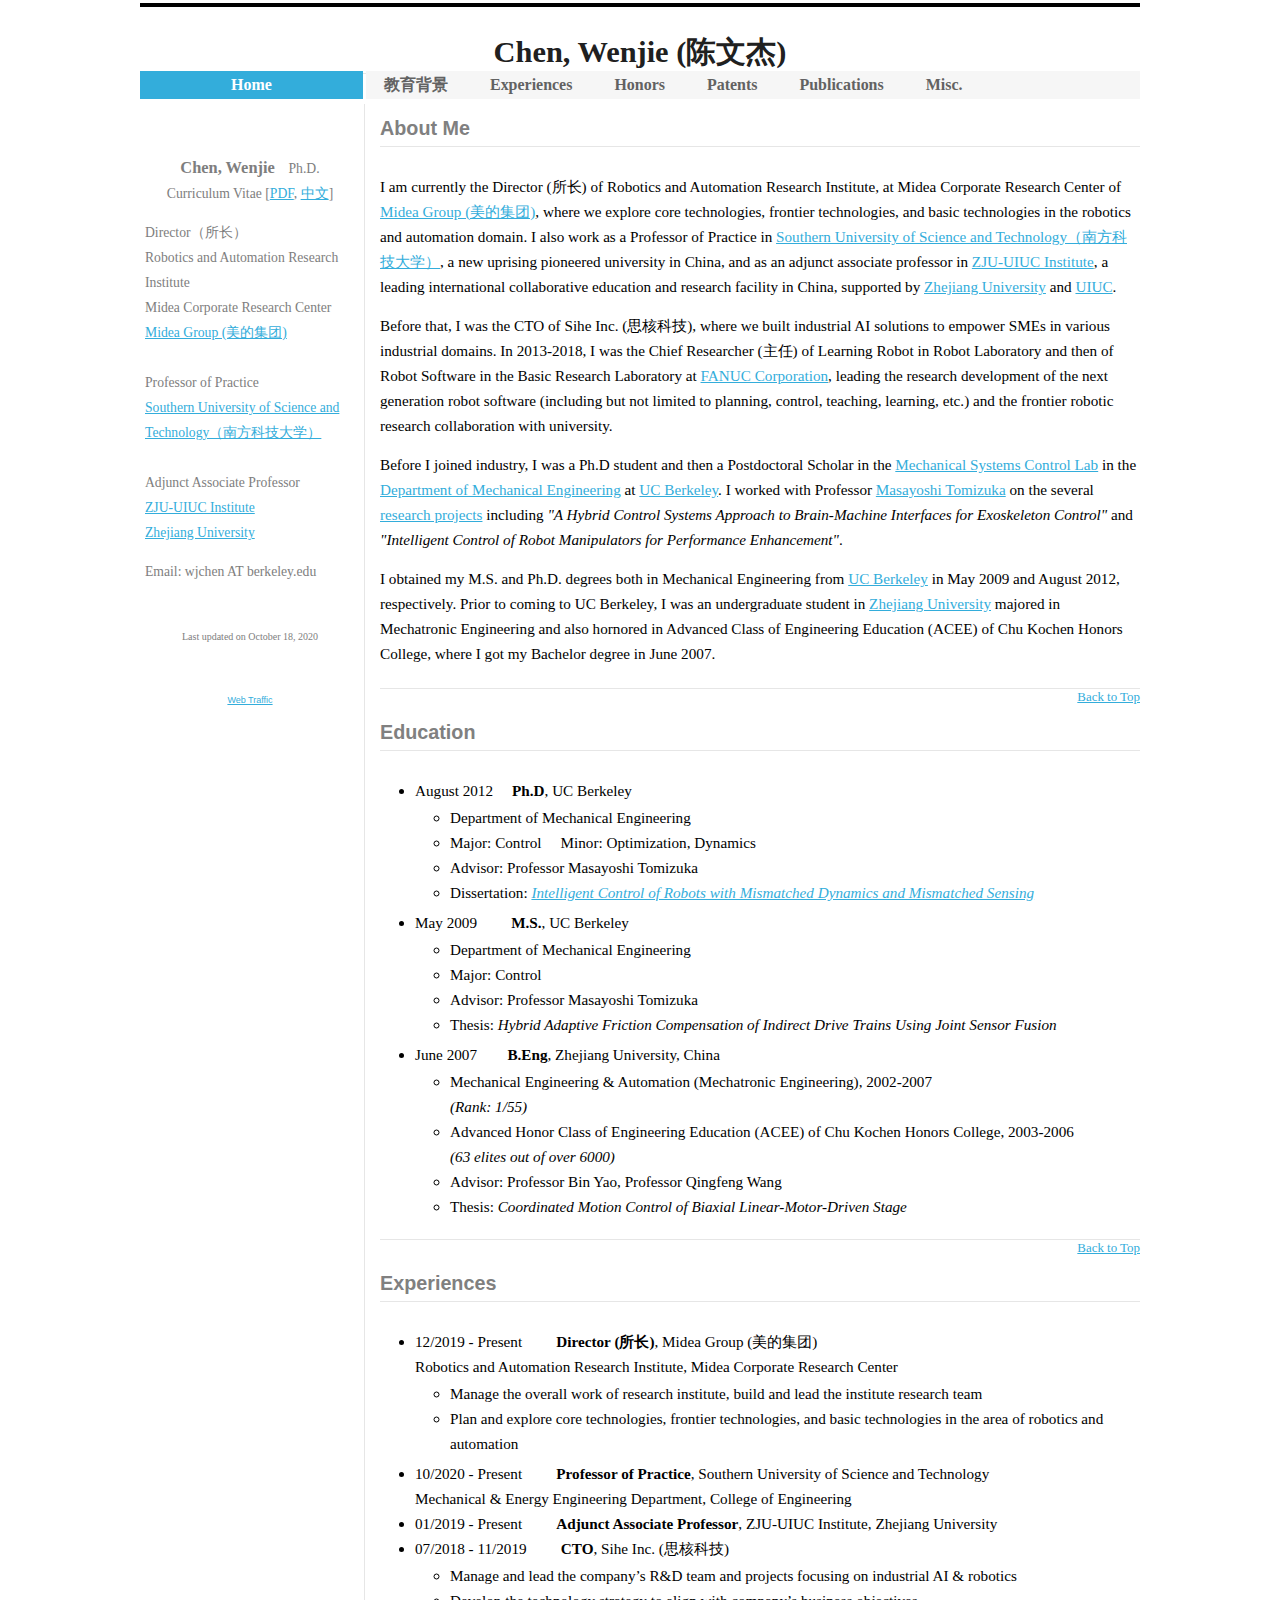
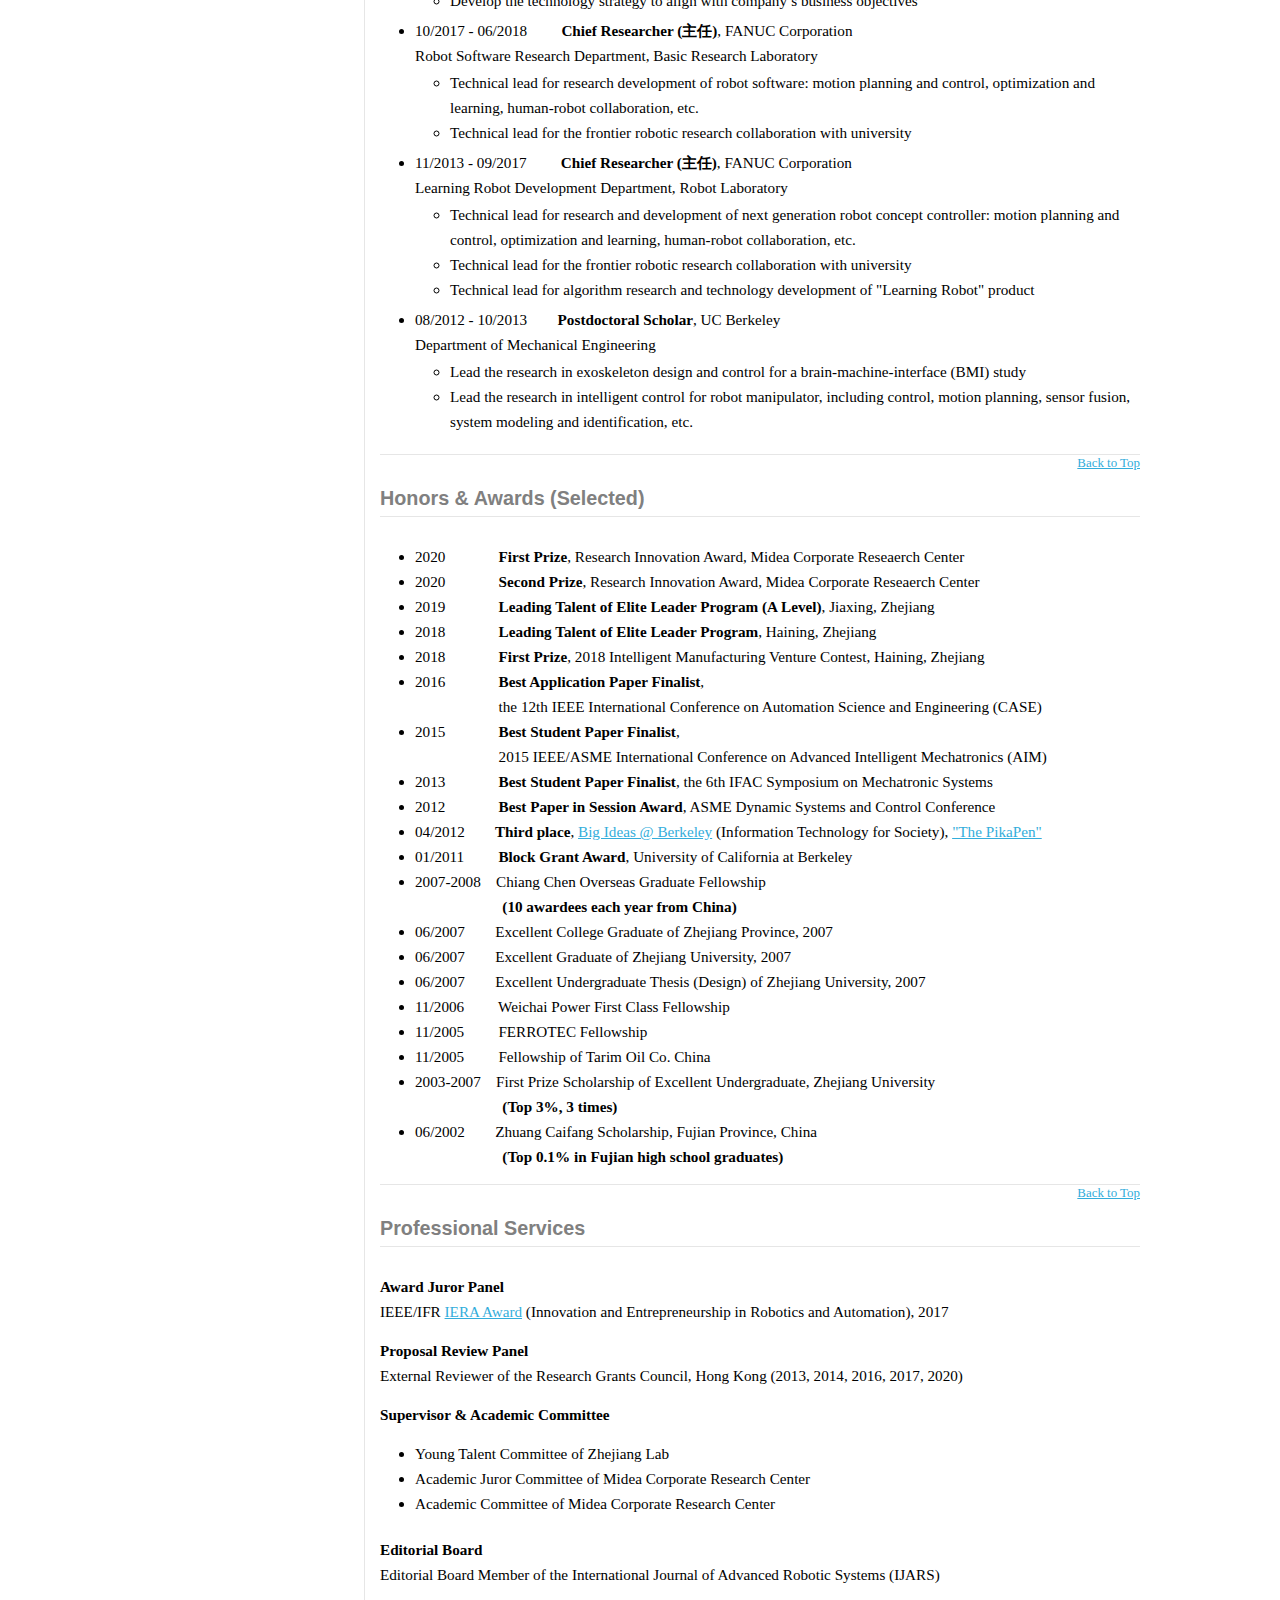
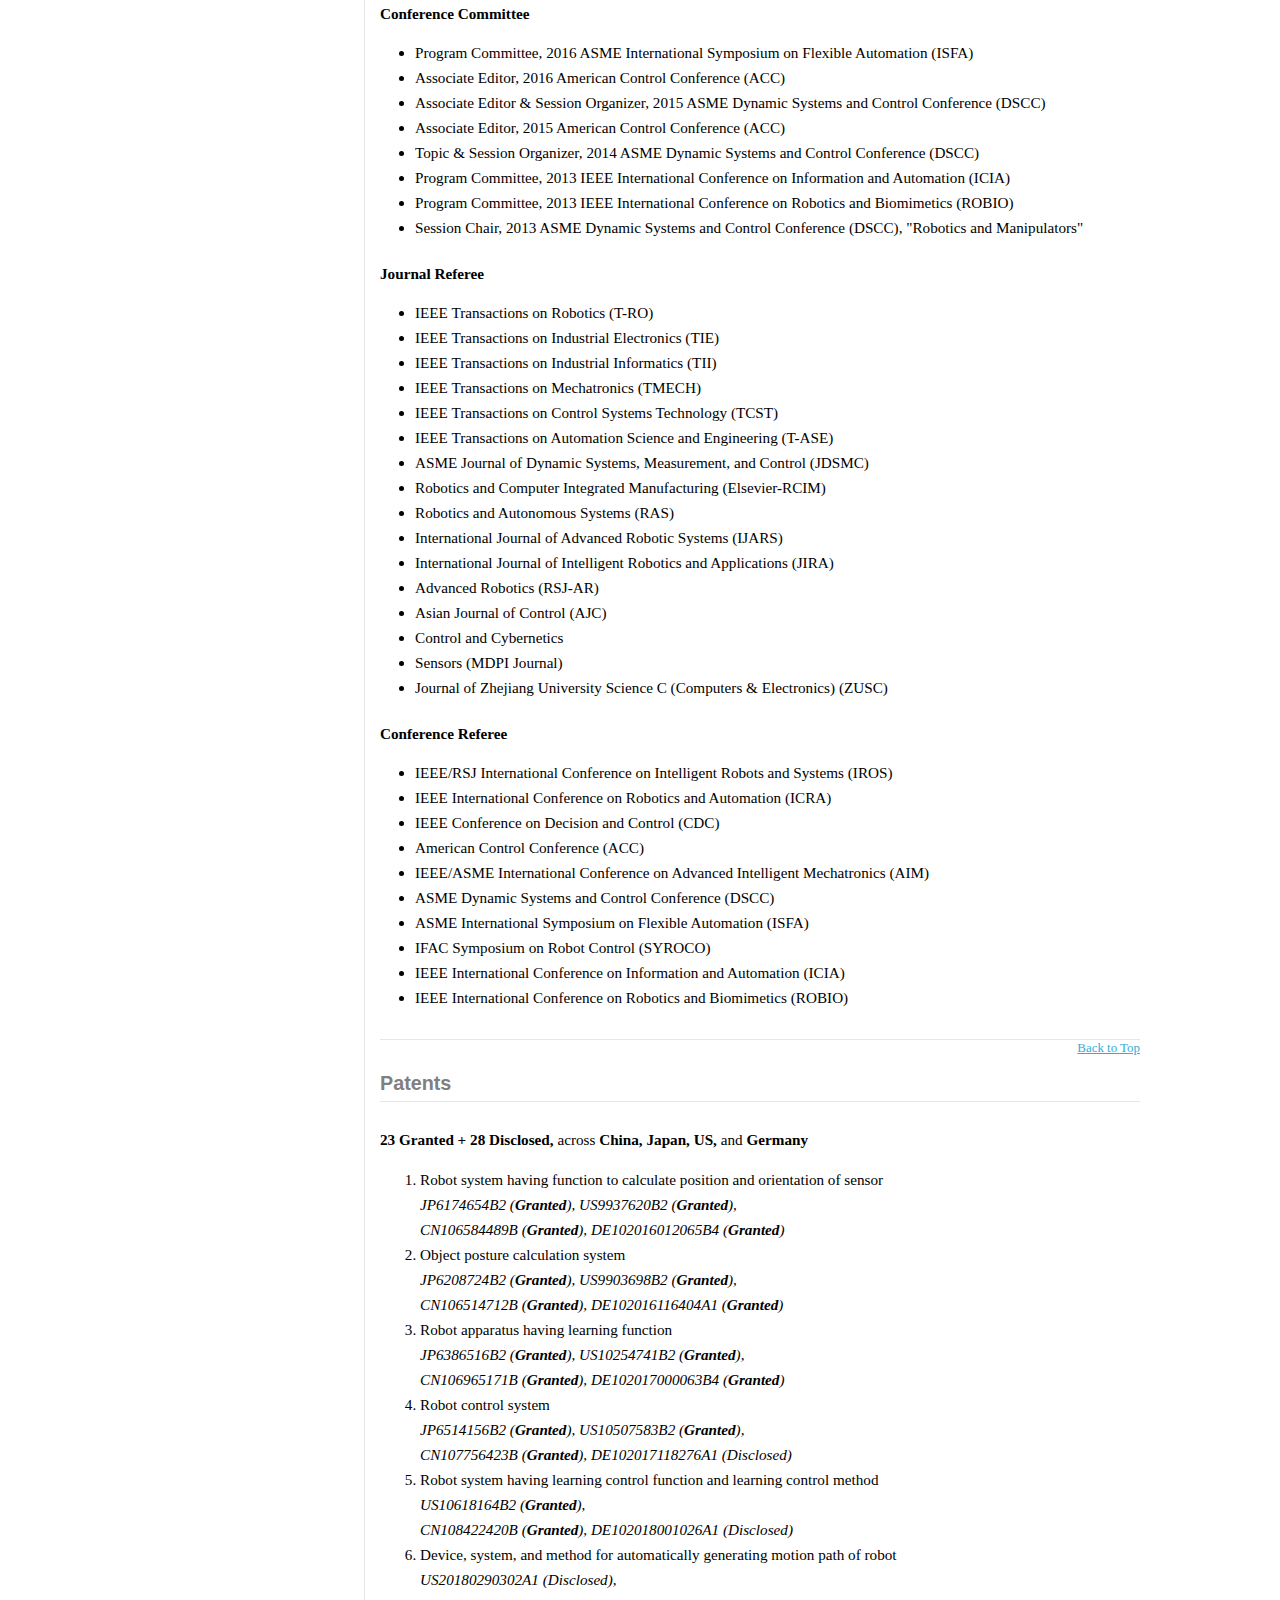
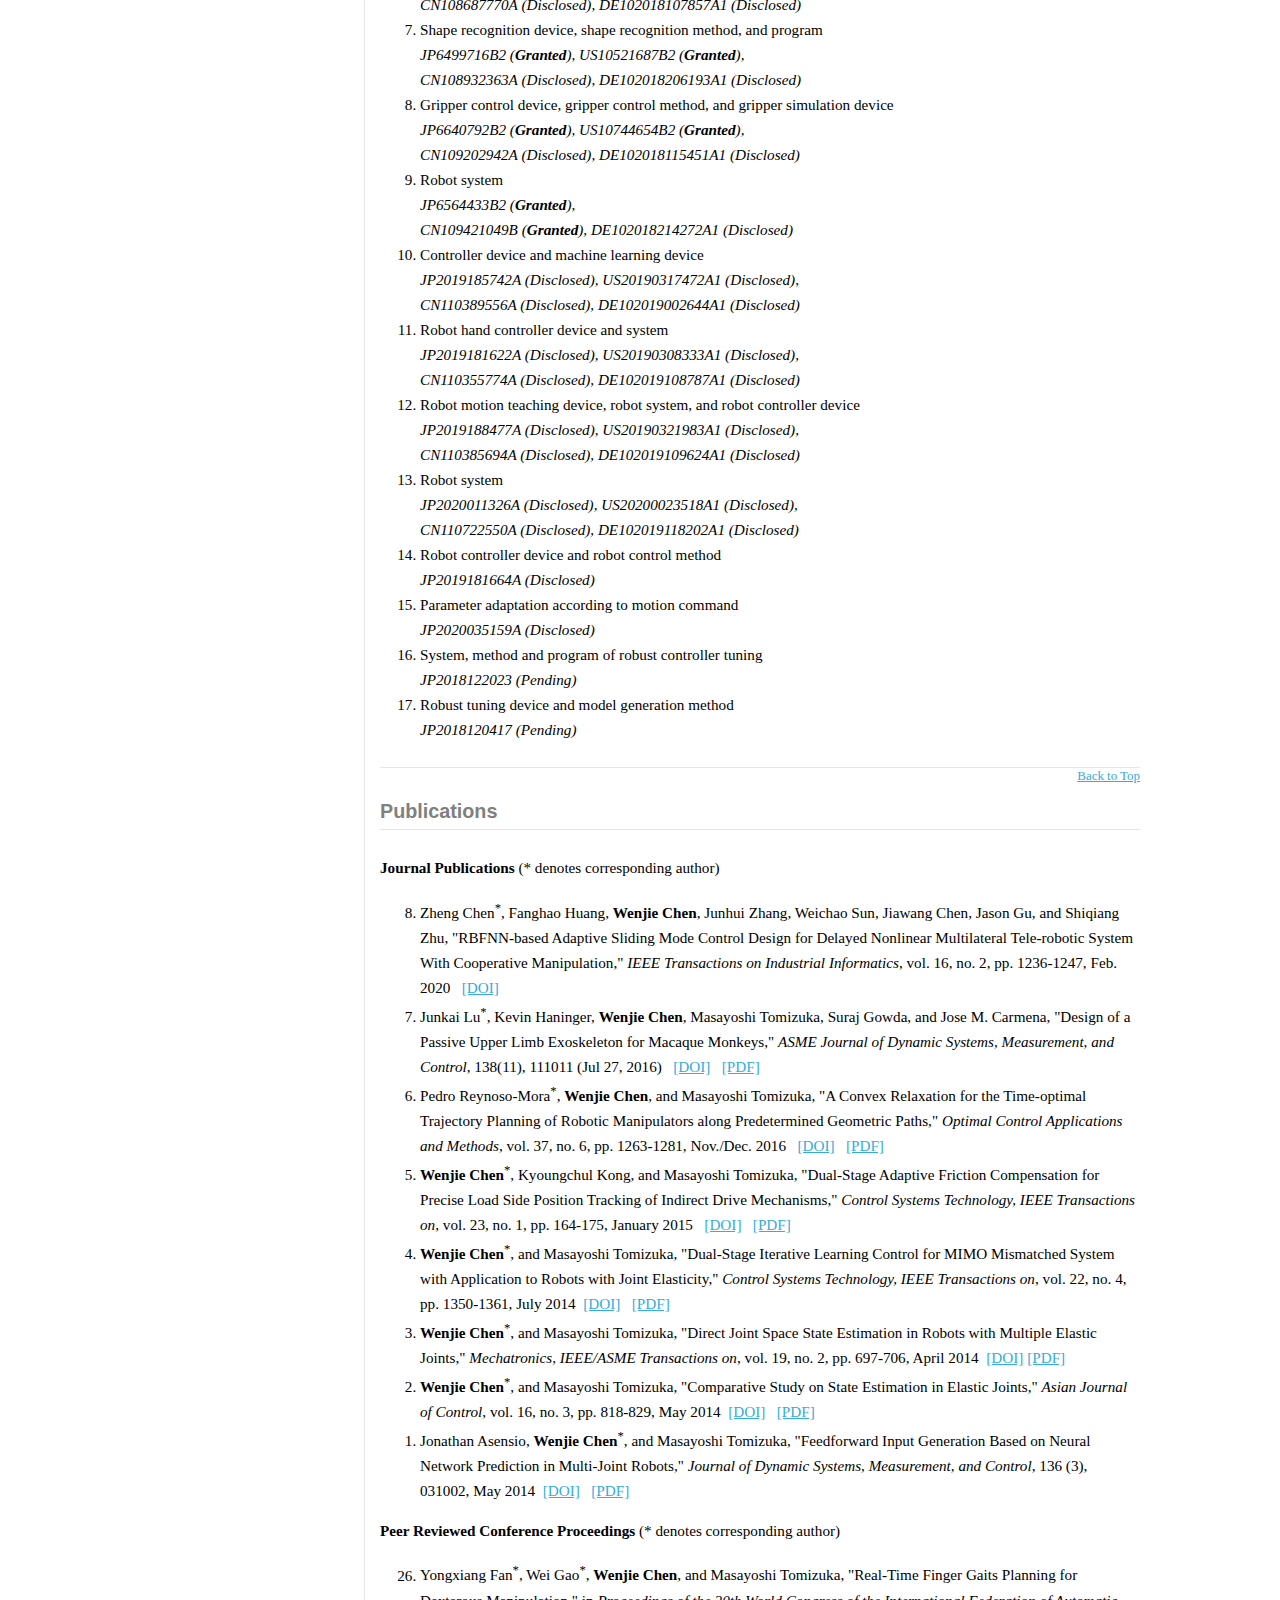
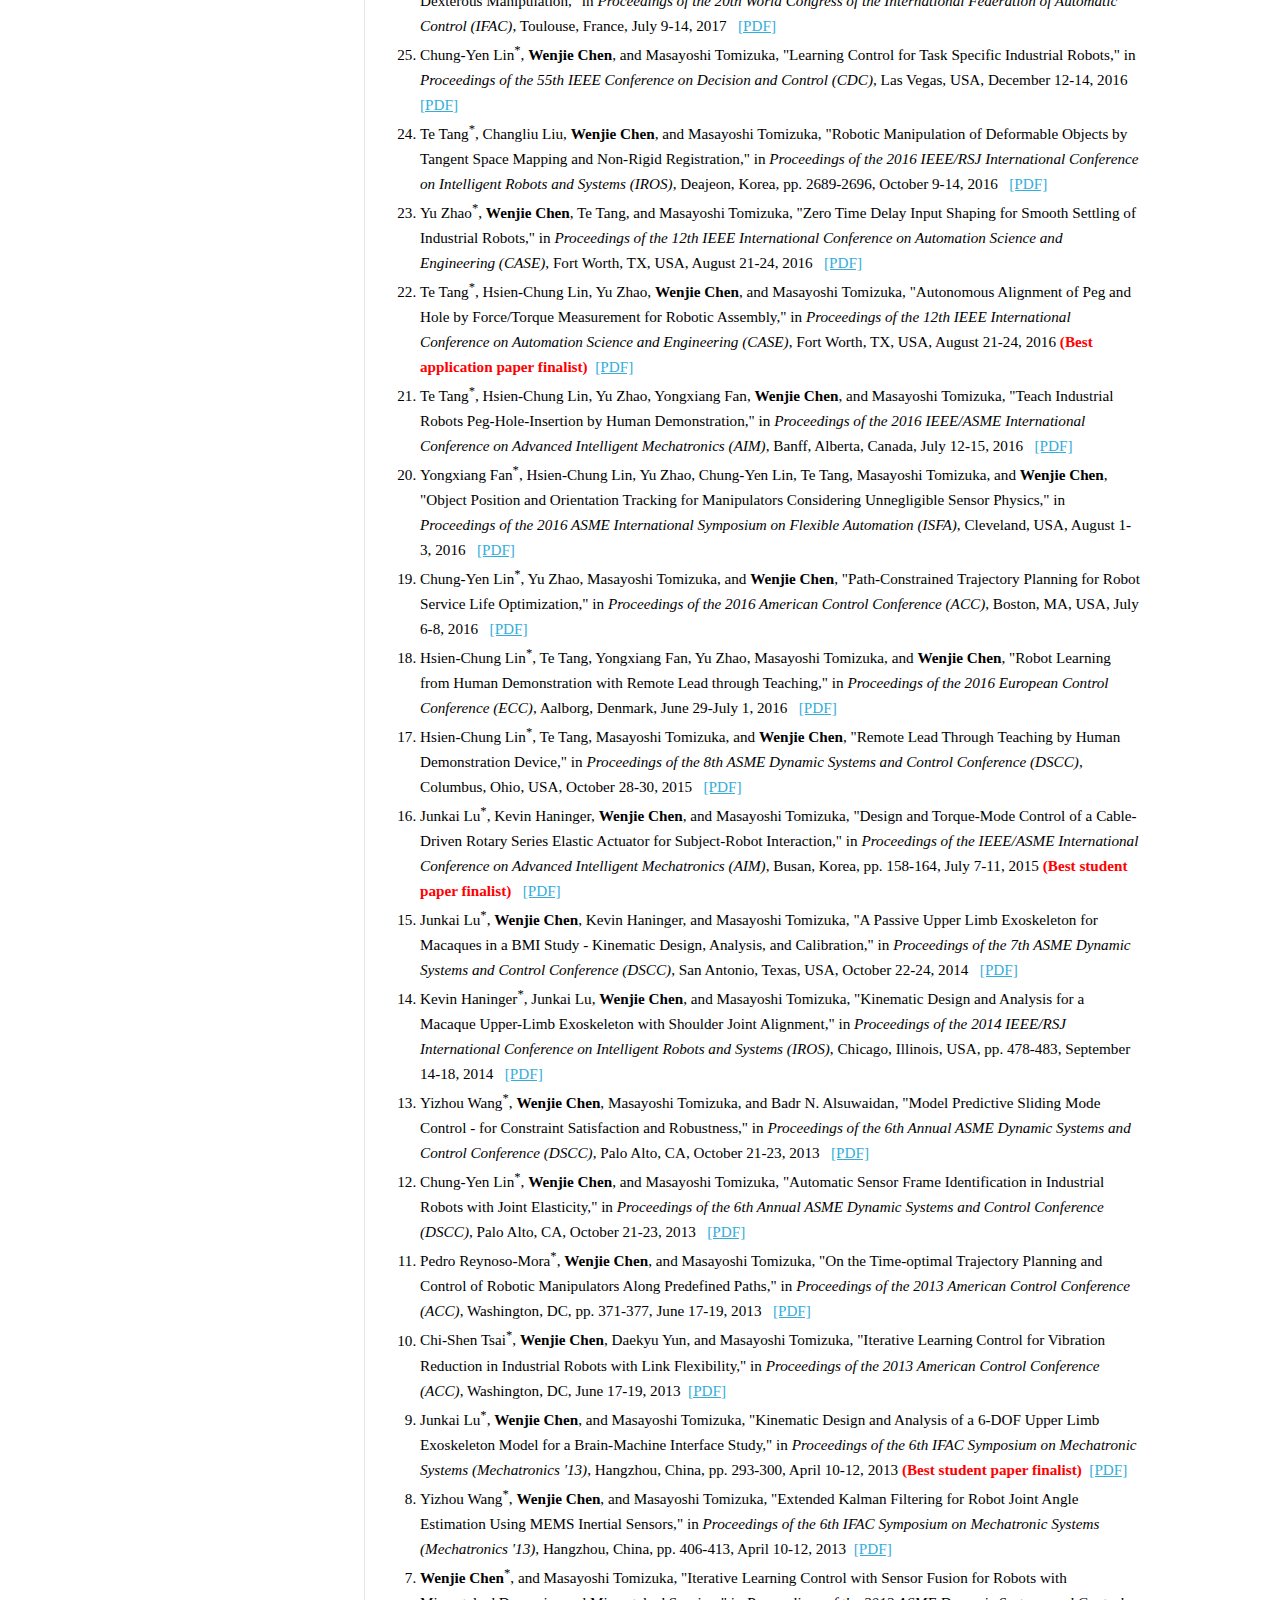
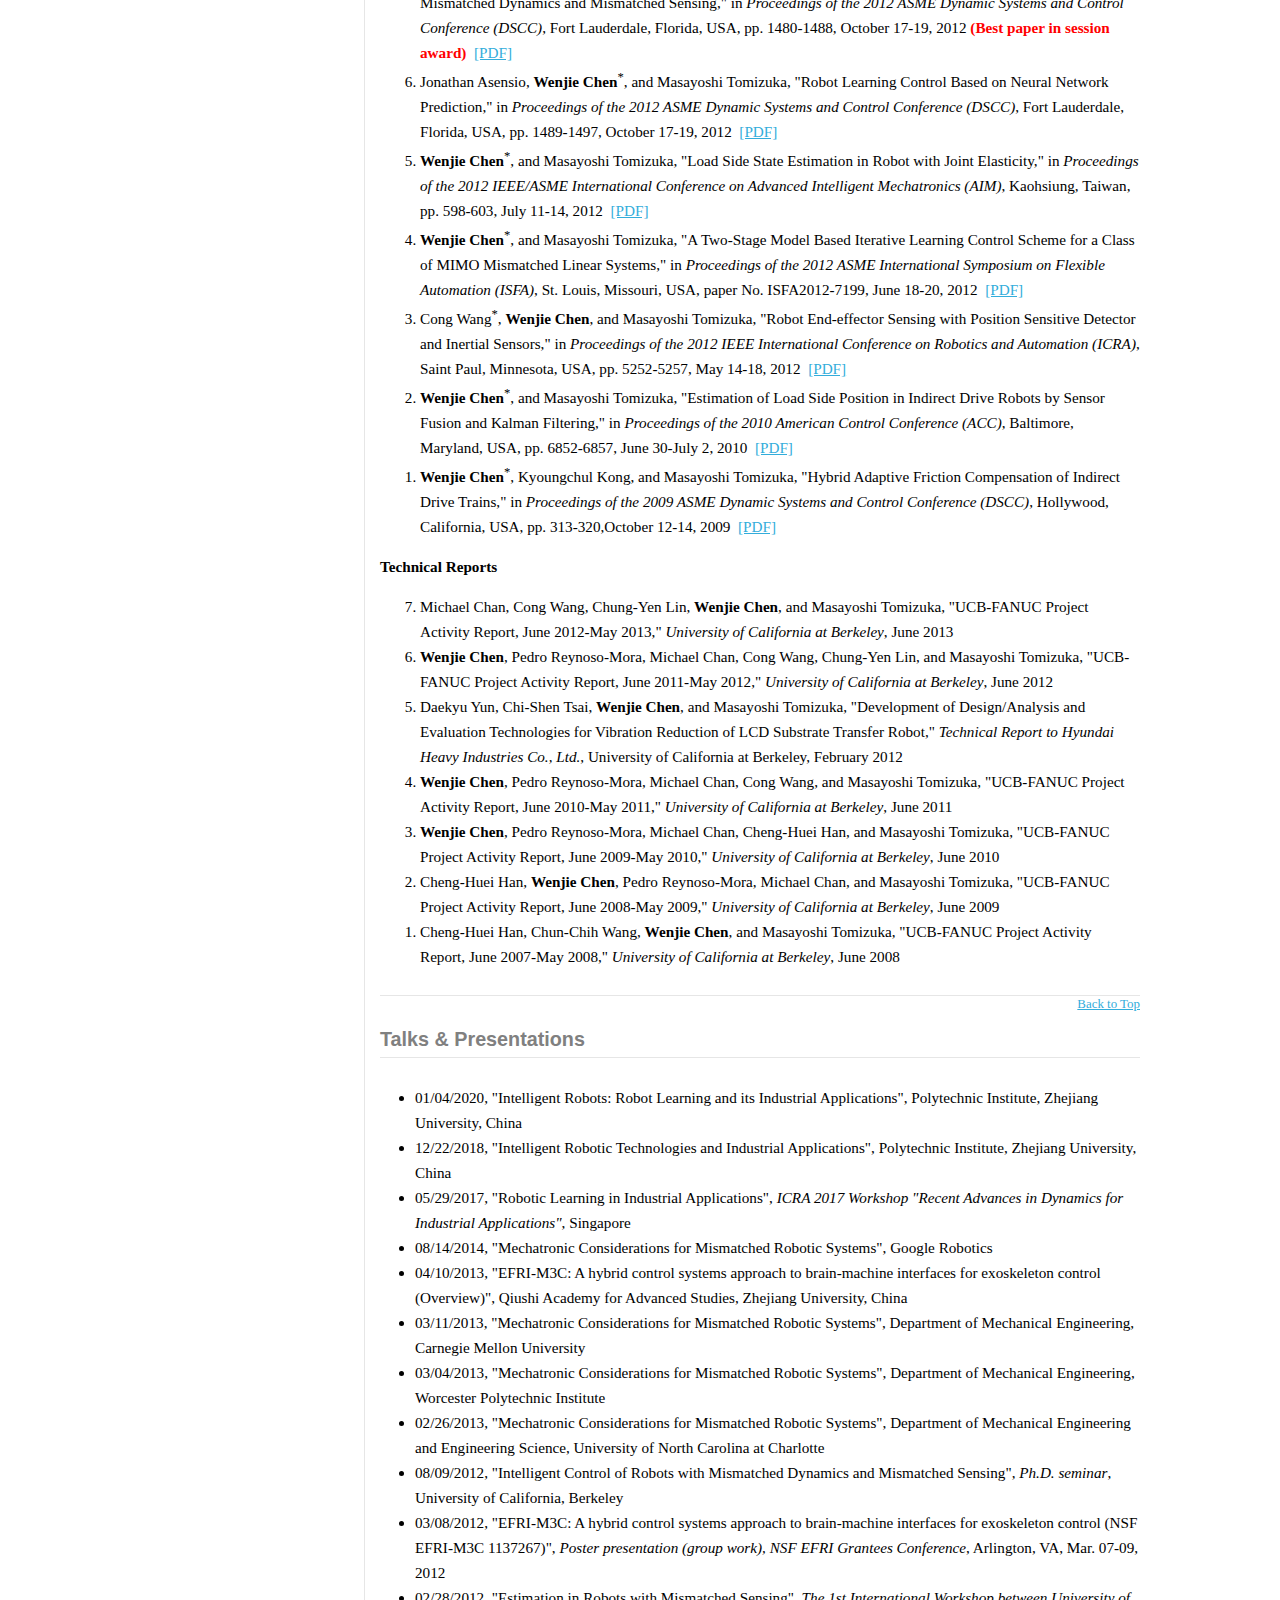
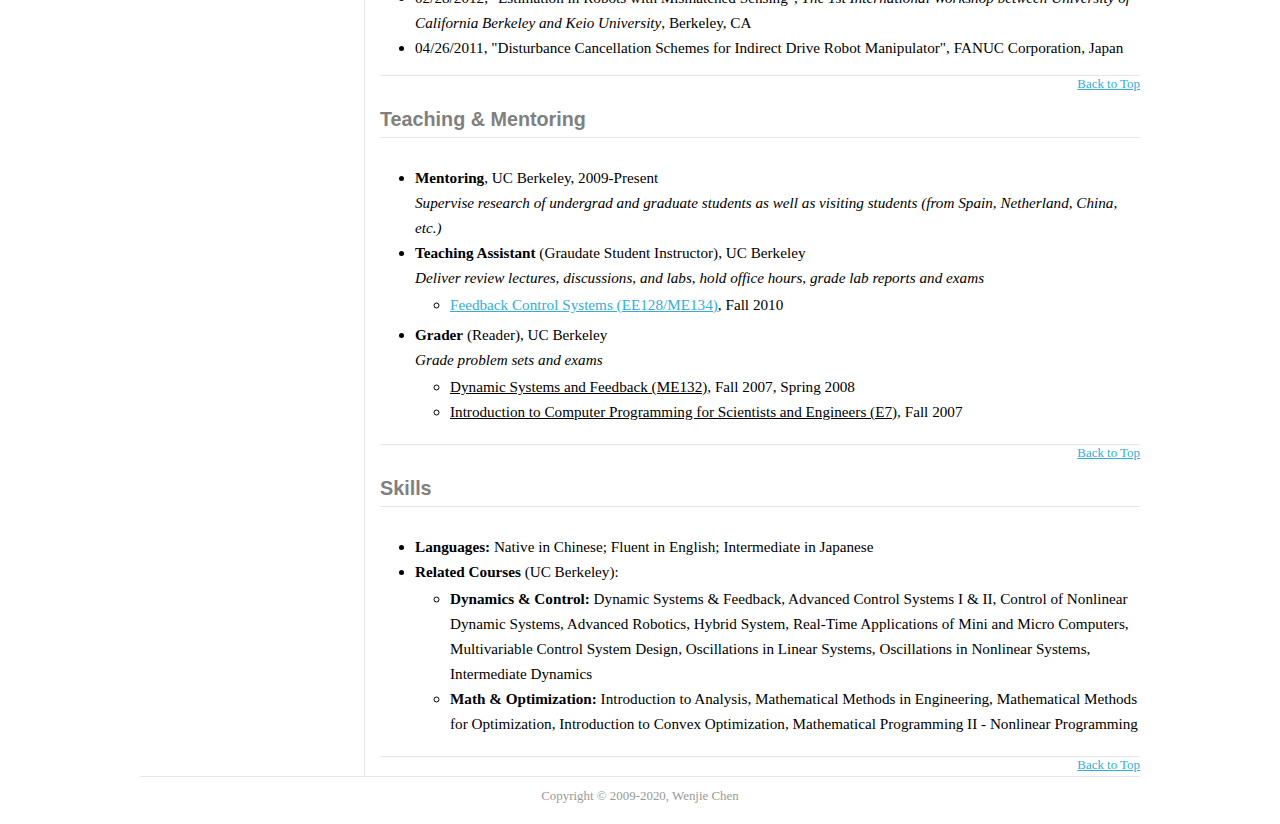
==== commit 3bd40efc: "Update index.html" ====
--- a/index.html
+++ b/index.html
@@ -1,13 +1,13 @@
 <!DOCTYPE html PUBLIC "-//W3C//DTD XHTML 1.0 Strict//EN" "http://www.w3.org/TR/xhtml1/DTD/xhtml1-strict.dtd">
 <html xmlns="http://www.w3.org/1999/xhtml">
 <head>
-	<meta name="Description" content="Wenjie Chen Homepage" />
+	<meta name="Description" content="Zhu Shi Homepage" />
 	<meta name="Keywords" content="mechanical, control, systems" />
 	<meta http-equiv="Content-Type" content="text/html; charset= UTF-8" />
 	<meta name="Distribution" content="Global" />
 	<meta name="Author" content="Wenjie Chen" />
 	<link rel="stylesheet" type="text/css" href="css/style.css" />
-	<title>Chen, Wenjie</title>
+	<title>Shi, Zhu</title>
 
 <script type="text/javascript">
 
@@ -33,7 +33,7 @@
 
 		<div class="subheader">
 			<div class="subheader_right">
-				<a href="index.html#Education">Education</a>
+				<a href="index.html#教育背景">教育背景</a>
 				<a href="index.html#Experiences">Experiences</a>
 				<a href="index.html#Honors">Honors</a>
 				<a href="index.html#Patents">Patents</a>
--- a/css/style.css
+++ b/css/style.css
@@ -0,0 +1,414 @@
+/*   Designed by Wenjie Chen
+     2008.08.10
+     based on template: What's your solution?
+     author: luka cvrk (www.solucija.com)   */
+
+body {
+	margin: 0;
+	padding: 0;
+	font: 95% Georgia, Times, Serif;
+	color: #7e7e7e; 
+	background: #FFFFFF url(bg.gif) repeat-x;
+	line-height: 25px; 
+}
+
+a {
+	color: #33ADDB;
+	background-color: inherit;
+}
+
+a:hover {
+	color: #575757;
+	background-color: inherit;
+}
+
+h1 {
+	font: bold 2em Georgia, Times, Serif;
+	letter-spacing: 0px;
+	margin: 0;
+	padding: 0;
+}
+
+h1 a {
+	text-decoration: none;
+}
+
+h2 {
+	margin: 0; 
+	padding: 3px 0 6px 0; 
+	font: 130% Verdana, Arial, Sans-Serif;
+	font-weight: bold;
+	color: #808080; 
+	background-color: inherit;
+}
+
+h2 a {
+	color: #6AC65D;
+	background-color: inherit;
+	text-decoration: none;
+}
+
+h3 {
+	font-size: 100%;
+}
+
+p {
+	padding: 2px 0 12px;
+	margin: 0;
+}
+
+img {
+	border: 0;
+}
+
+#content {
+	margin: 0px auto; 
+	width: 1000px; 
+}
+
+.header { 
+	height: 45px; 
+	margin: 3px 0 2px 0; 
+	padding: 0px 0 17px 0px;
+	border-top: 4px solid #000;
+	background: #FFF url(headerbg.gif) repeat-x bottom left;
+	color: #202020;
+}
+
+.header h1 a {
+	color: #000000;
+	font-size: 18pt;
+	background-color: inherit;
+}
+	
+.searchform {
+	float: right;
+	padding: 2px 5px 0 0;
+}
+
+.subheader {
+	clear: both;
+	height: 23px;
+	margin: 0 0 10px 0;	
+	font-size: 105%;
+}
+
+.subheader_left {
+	line-height: 28px;
+	width: 213px;
+	background: #33ADDB url(hmleftbg.gif) repeat-x;
+	color: #FFFFFF;
+	padding: 0 5px 0 5px;
+	text-align : center;
+}
+
+.subheader_left a {
+	color: #FFF;
+	text-decoration: none;
+	font-weight: bold;
+	background-color: inherit;
+}
+
+.subheader_right {
+	background: #F6F6F6 url(hmrightbg.gif) repeat-x;
+	color: #626262;
+	line-height: 28px;
+	
+	float: right;
+	width: 774px;
+	
+}
+
+.subheader_right a {
+	margin: 0px 2px 0 0;
+	padding: 5px 18px 6px 18px;
+	color: #626262;
+	background: inherit;
+	font-weight: bold;
+	text-decoration: none;
+}
+
+.subheader_right a:hover {
+	background: #33ADDB url(hmleftbg.gif) repeat-x;
+	border-top: 1px solid #1A83AC;
+	color: #FFFFFF;
+}
+
+.left {
+	float: left;
+	padding: 10px 0 0 5px;
+	width: 210px;
+	text-align : center;
+	font-size: 90%;
+}
+
+.left ul{
+	text-align : left;	
+	margin: 10px 0 0 0;
+	padding: 0px 0 0 15px;
+}
+
+.left_comments {
+	font-size: 85%;
+}
+
+.left h2 {
+	padding: 10px 0 5px 0px;
+	background: url(pixel.gif) repeat-x bottom;
+}
+
+.left h2 a {
+	color: #0000ff; 
+}
+
+.left h2 a:hover {
+	background: #33ADDB url(hmleftbg.gif) repeat-x;
+	border-top: 1px solid #1A83AC;
+	color: #FFFFFF;
+}
+
+.left_currentpage{
+	background: #ccffff;
+}
+
+.right {
+	float: right;
+	width: 760px;
+	margin: 0 0 0 0; 
+	padding: 10px 0 0 15px; 
+	color: #000;
+	background-color: #FFFFFF; 
+	border-left: 1px solid #e6e6e6;
+}
+
+.right ul{
+	text-align : left;	
+	margin: 0px 0 0 0;
+	padding: 2px 0 5px 35px;
+}
+
+.right h3 {
+	font: helvetica arial;
+}
+
+.bottomline {
+	border-bottom: 1px solid #e6e6e6;
+}
+
+.right h4 {
+	font: 85% helvetica arial;
+	font-weight : normal;
+	color: #7e7e7e;
+}
+
+.comments {
+	font: 85% helvetica arial;
+	font-weight : normal;
+	color: #7e7e7e;
+	padding-bottom: 5px;
+	padding-top: 2px;
+}
+
+.topline {
+	border-top: 1px solid #e6e6e6;
+}
+
+a.info {
+	font: bold 1.3em Arial, Sans-Serif; 
+	text-decoration:none; 
+	position:relative;
+	color: #3300cc;
+}
+
+a.info span {
+	display:none;
+}
+
+a.info:hover {
+	cursor:default;
+}
+
+a.info:hover .infobox {
+	font-weight: normal; 
+	display:block; 
+	position:absolute; 
+	top:20px;; 
+	left:0;; 
+	width:205px; 
+	height:70px; 
+	border: 1px solid #ccc; 
+	background:#f4f4f4 url(question.gif) no-repeat bottom right; 
+	color:#000; 
+	text-align:left; 
+	font-size:0.7em; 
+	padding-left:10px; 
+	padding-top:10px;
+}
+
+.line {
+	height: 2px;
+	margin: 10px 0 10px 0;
+}
+
+.right_left {
+	float: left;
+	width: 250px;
+	padding: 0px 13px 5px 13px;
+	/*background: #f2f2f2 url(corner.gif) no-repeat bottom right;
+	color: #626262;*/
+}
+
+.right_right {
+	float: right;
+	width: 250px;
+	padding: 0px 13px 5px 13px;
+	/*background: #f2f2f2 url(corner.gif) no-repeat bottom right;
+	color: #626262;*/
+}
+
+.content_left {
+	float: left;
+	width: 400px;
+	padding: 5px 0px 5px 0px;
+	/*background: #f2f2f2 url(corner.gif) no-repeat bottom right;
+	color: #626262;*/
+}
+
+.content_left h2 {
+	color: #003300;
+	text-transform : none;
+}
+
+.content_left h3 {
+	border-bottom: none;
+}
+
+.content_right {
+	float: right;
+	width: 100px;
+	padding: 13px;
+	/*background: #f2f2f2 url(corner.gif) no-repeat bottom right;
+	color: #626262;*/
+}
+
+.people_left {
+	float: left;
+	width: 150px;
+	padding: 0px 13px 0px 13px;
+}
+
+.people_left img {
+	border: 0;
+	height: 90;
+	width: 120;
+}
+
+.people_right {
+	float: right;
+	width: 350px;
+	padding: 15px 13px 0px 13px;
+}
+
+.people_right h2 {
+	color: #003300;
+	text-transform : none;
+}
+
+.people_right h2 a {
+	color: #0000ff;
+	background-color: inherit;
+	text-decoration: none;
+}
+
+.people_right h3 {
+	font: 85% helvetica arial;
+	font-weight : normal;
+	padding: 0px 0px 0px 0px;
+	margin: 0 0 0px 0;
+	border-bottom: 0px solid #e6e6e6;
+}
+
+.footer { 
+	clear: both; 
+	color: #999999; 
+	background-color: #FFFFFF;
+	padding: 10px 0 10px 0; 
+	border-top: 1px solid #e6e6e6; 
+	text-align: center;  
+	line-height: 13px;
+	font-size: 85%;
+}
+
+.footer a { 
+	text-decoration: underline; 
+}
+
+form.search {
+	padding: 0; 
+	margin: 0; 
+}
+
+input.text { 
+	margin: 0; 
+	width: 95px;
+	border: 1px solid #ccc; 
+	background: #FFF;
+	color: #000; 
+}
+
+input.text:hover { 
+	border: 1px solid #808080; 
+}
+
+input.searchbutton { 
+	margin: 0; 
+	font-size: 100%; 
+	font-family: Arial, Sans-serif; 
+	border: none; 
+	background: #FFFFFF; 
+	color: #808080; 
+	padding: 1px; 
+	font-weight: bold; 
+}
+
+.date { 
+	color: #ccc; 
+	background: #FFFFFF;
+	text-align: right; 
+	margin: 0px 0 3px 0; 
+	padding: 0; 
+	border-top: 1px solid #e6e6e6;
+}
+
+.lilabmember {
+	display: inline;
+	width: 150px;
+	text-align: center;
+	height: 220px;
+	float: left;
+	margin: 10px;
+	padding: 0px;
+}
+
+.conf_num {
+	color: #000498;
+	font-weight: bold;
+}
+	
+.jnl_num {
+	color: #FF0000;
+	font-weight: bold;
+}
+
+.pub_left {
+	float: left;
+	padding: 0px 0px 0px 0px;
+	margin: 0;
+}
+
+.pub_right {
+	float: right;
+	width: 530px;
+	padding: 4px 0px 0px 0px;
+	margin: 0;
+}
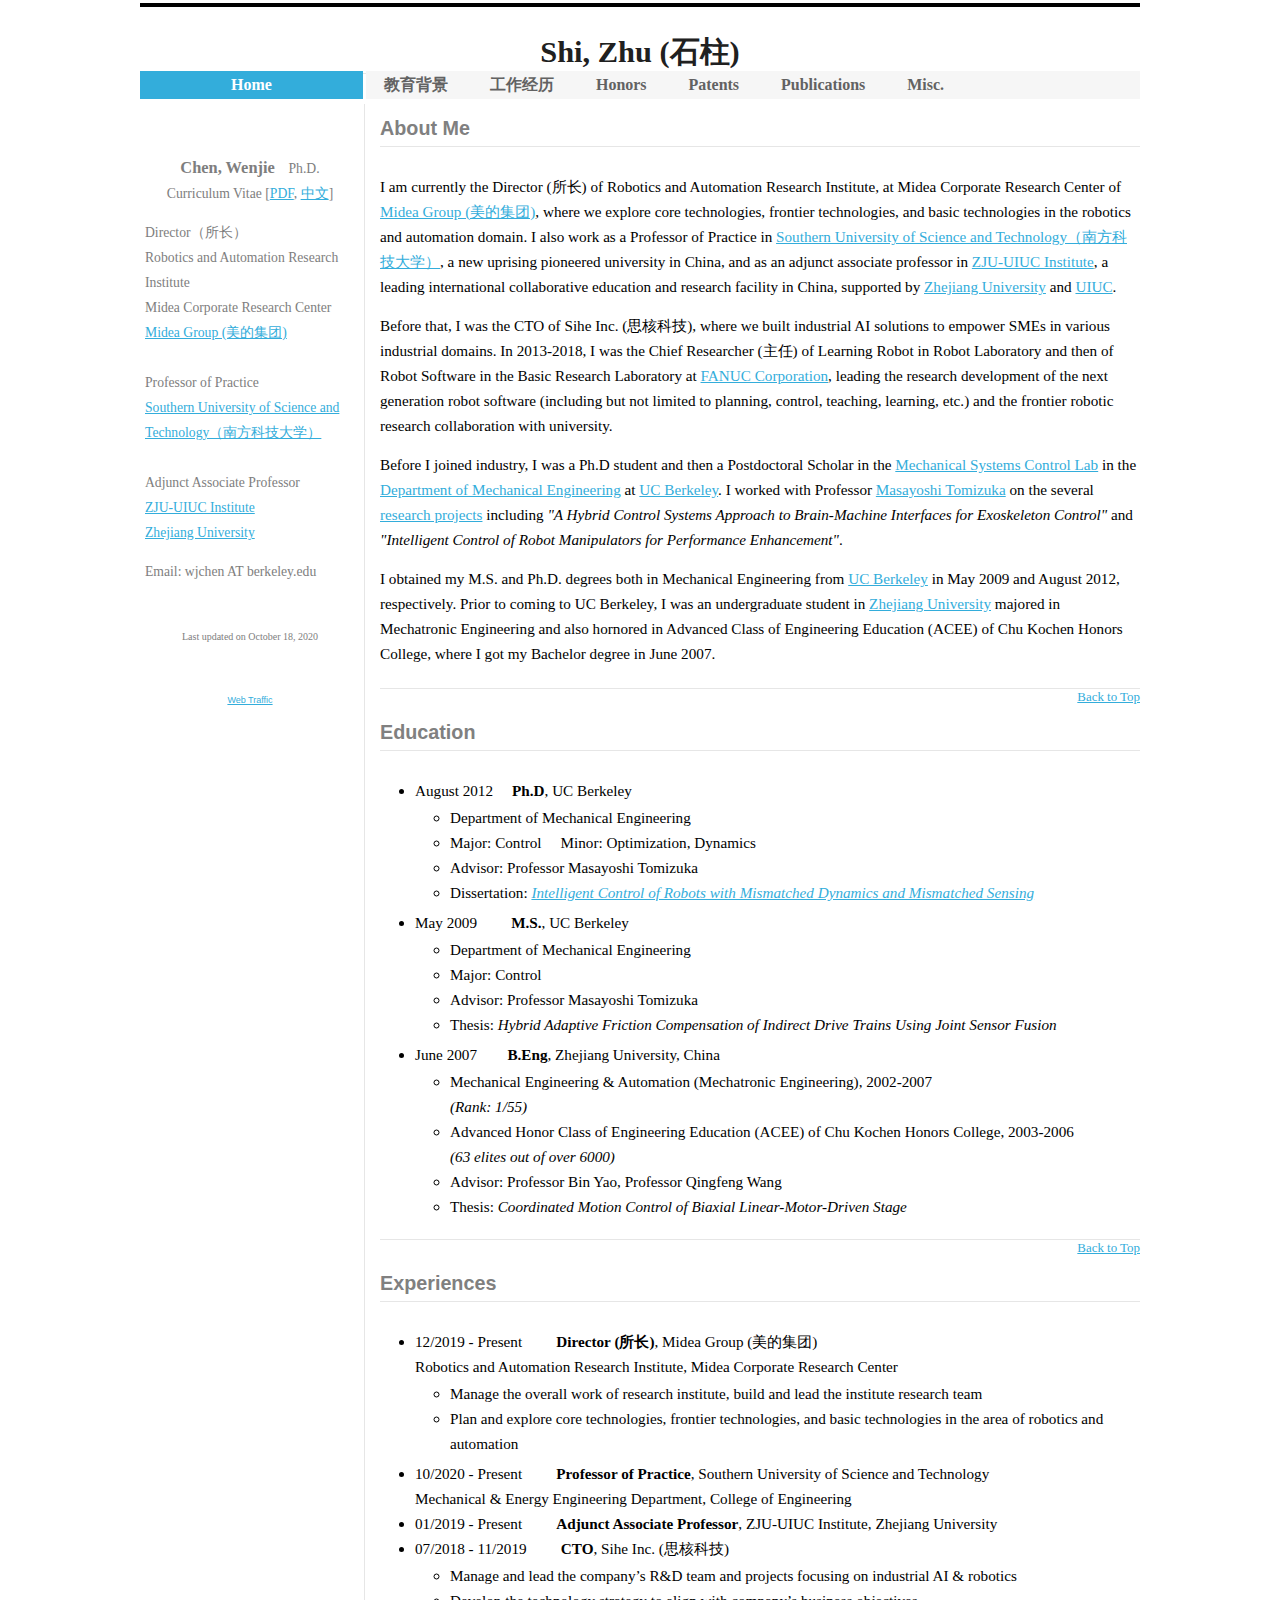
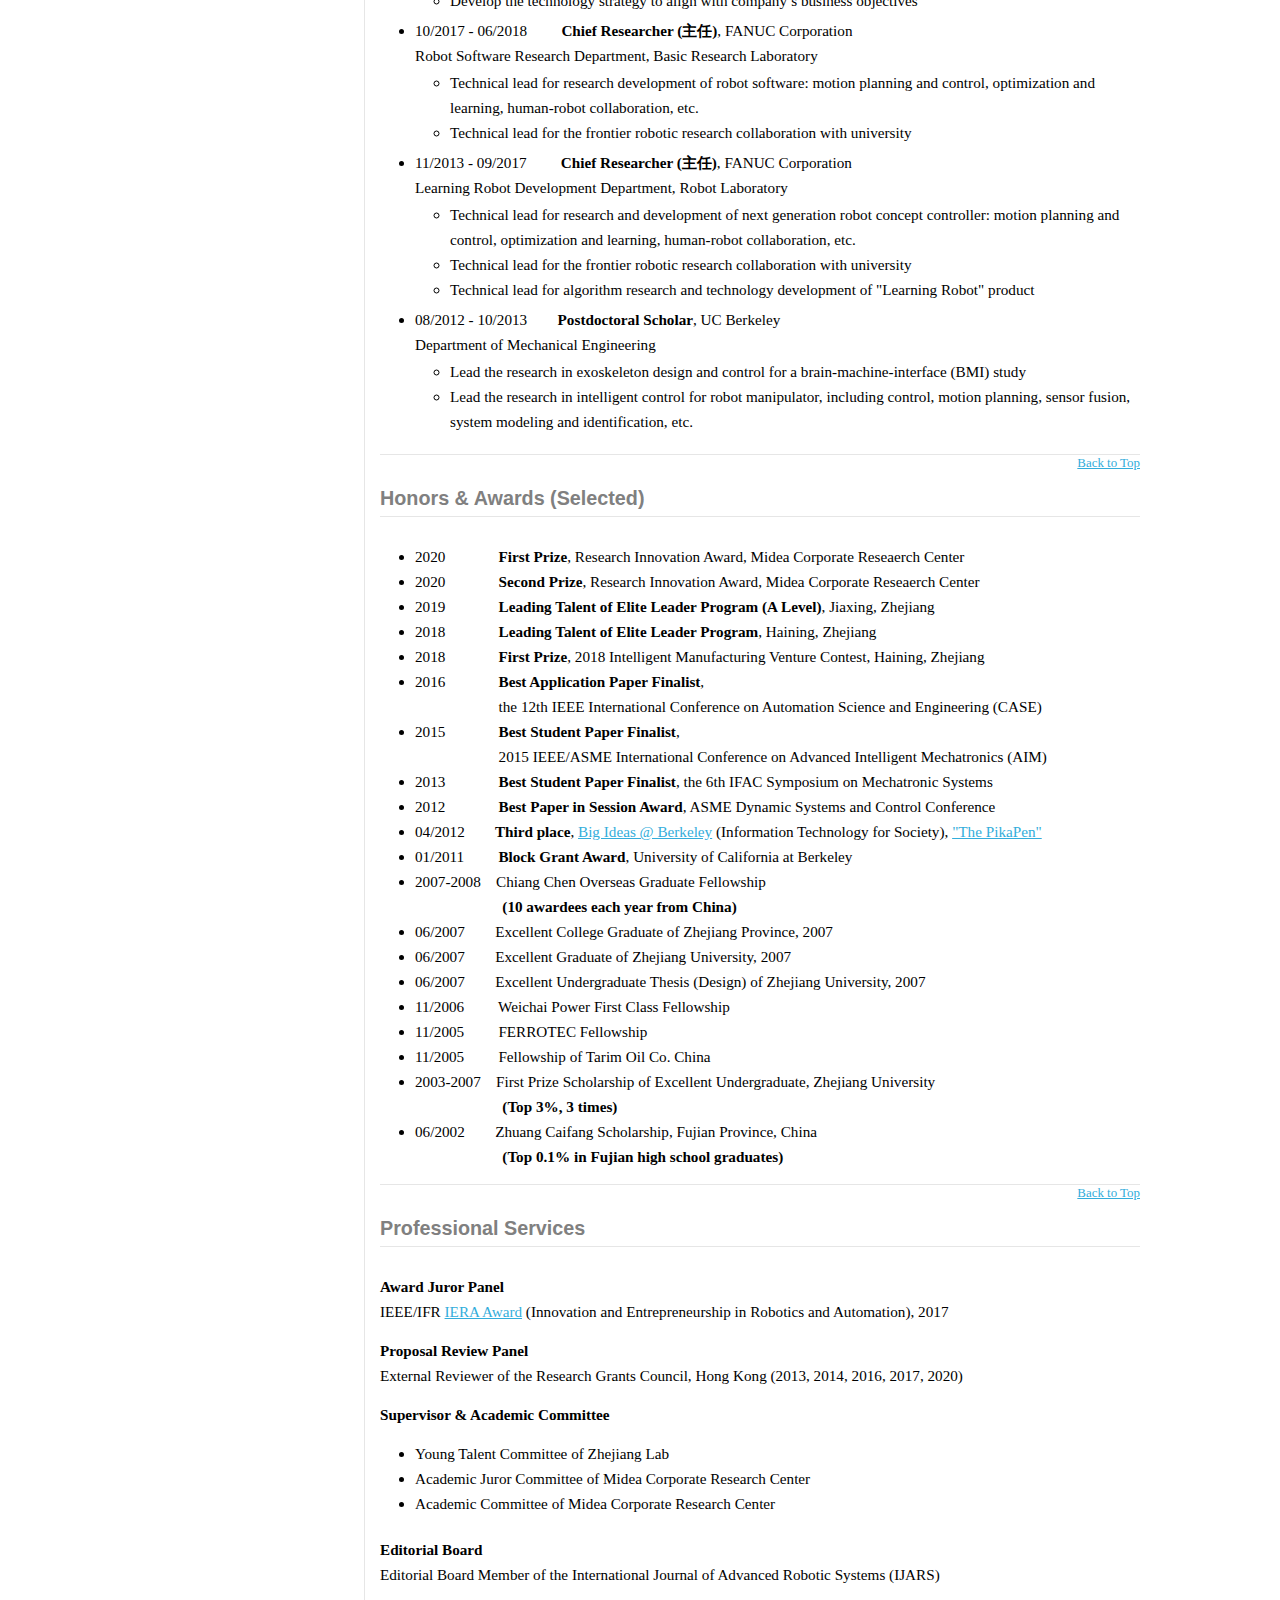
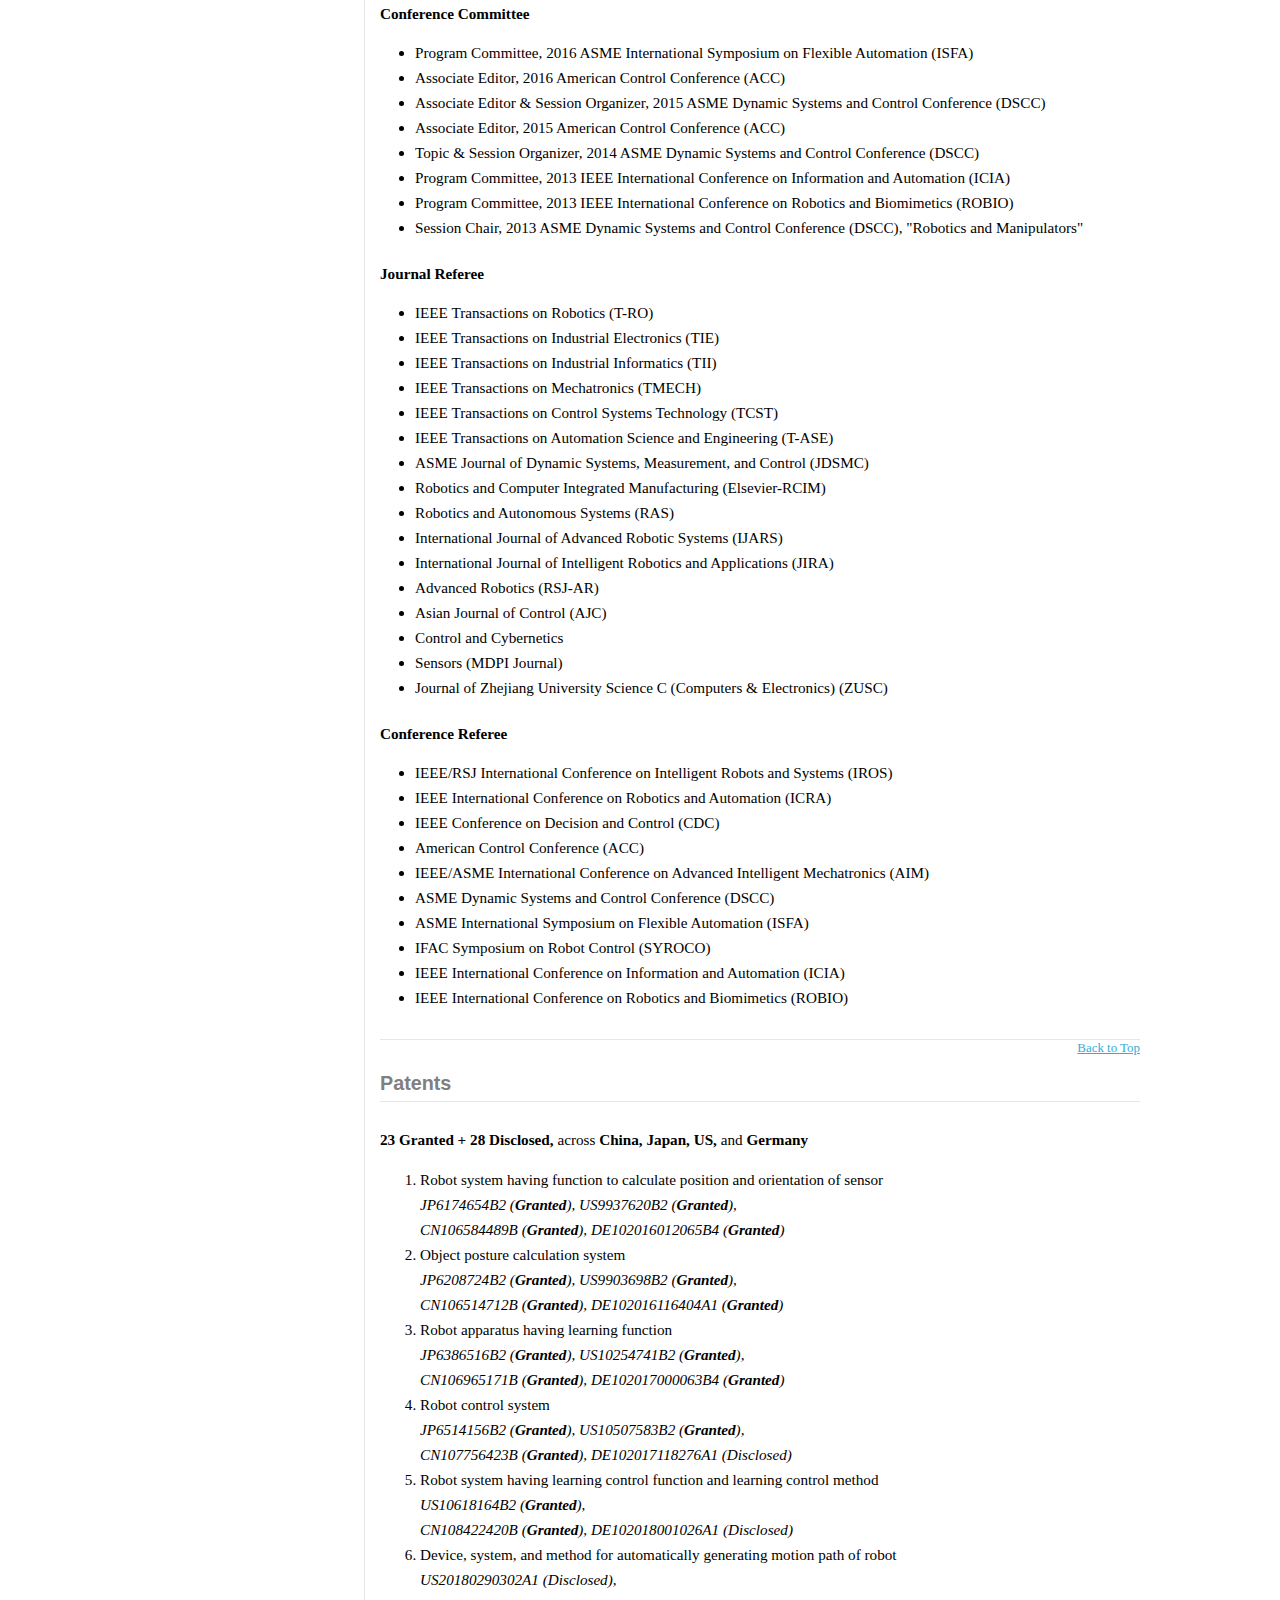
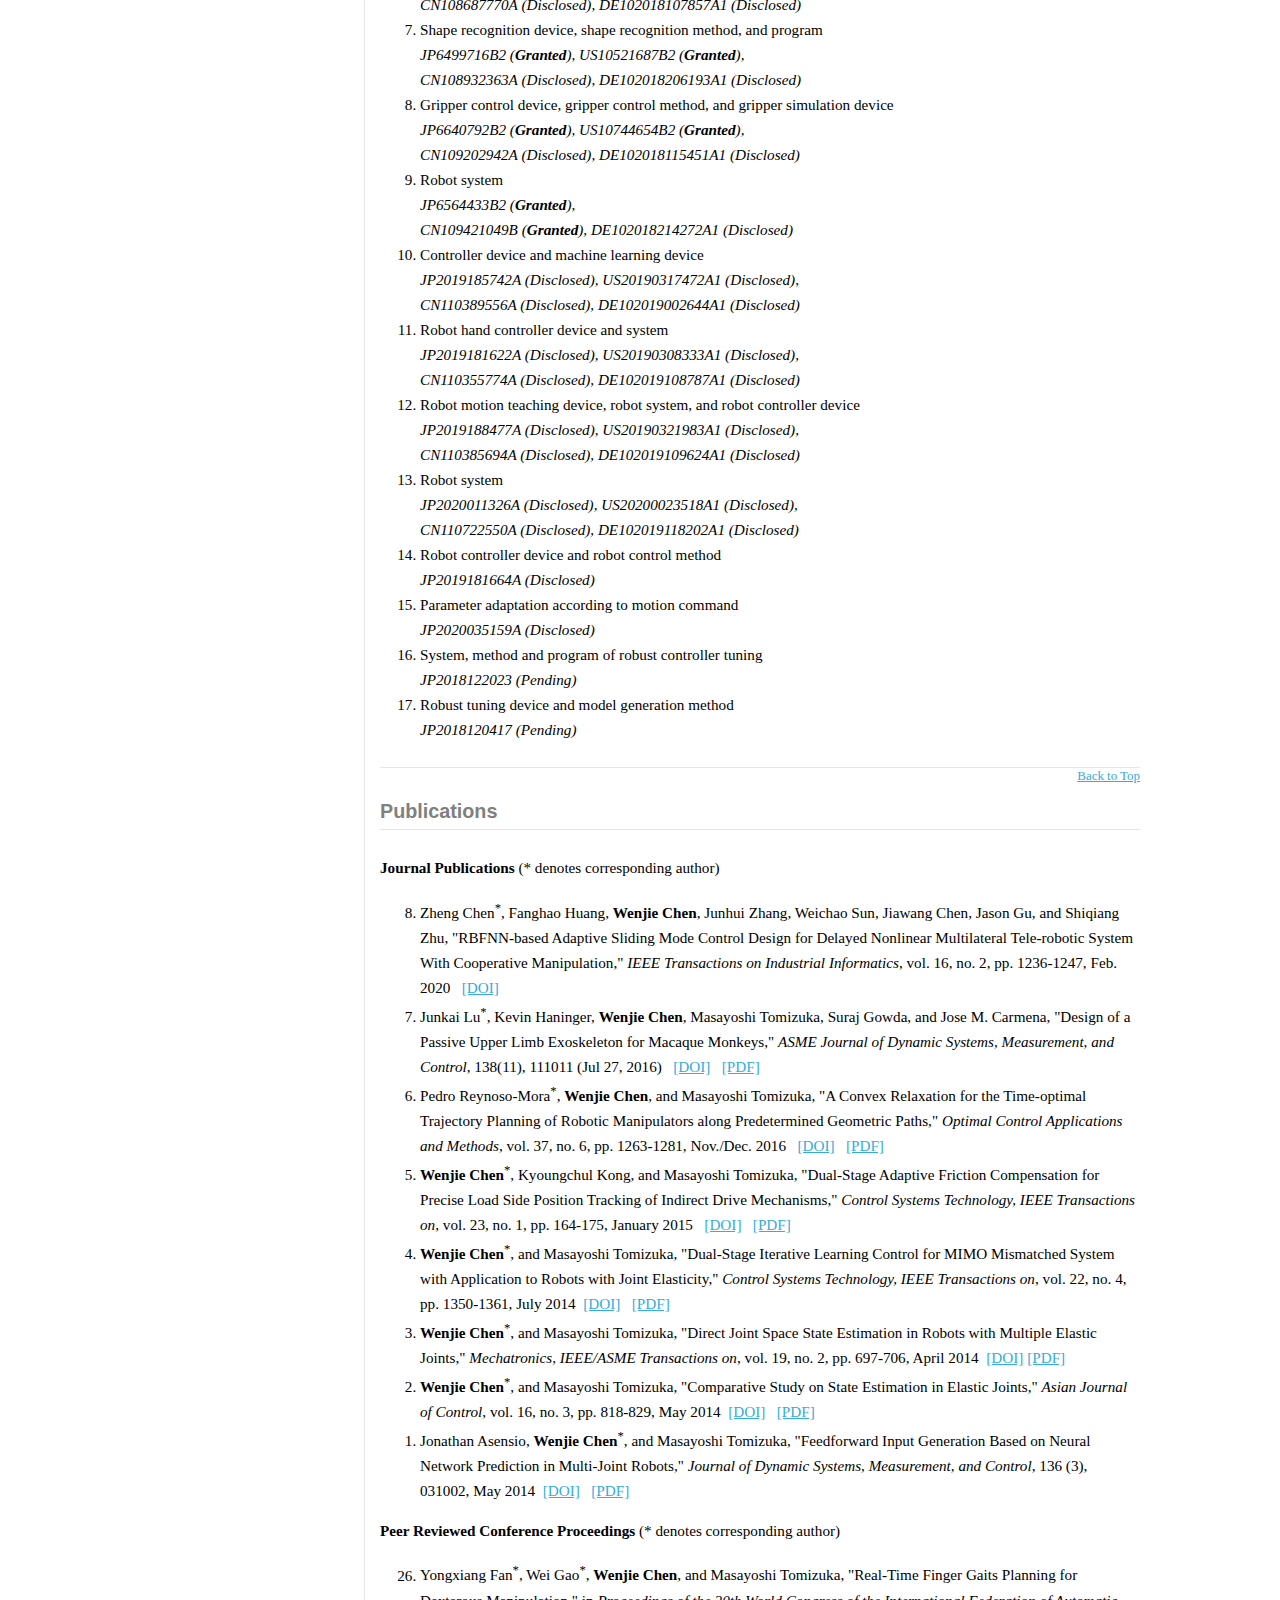
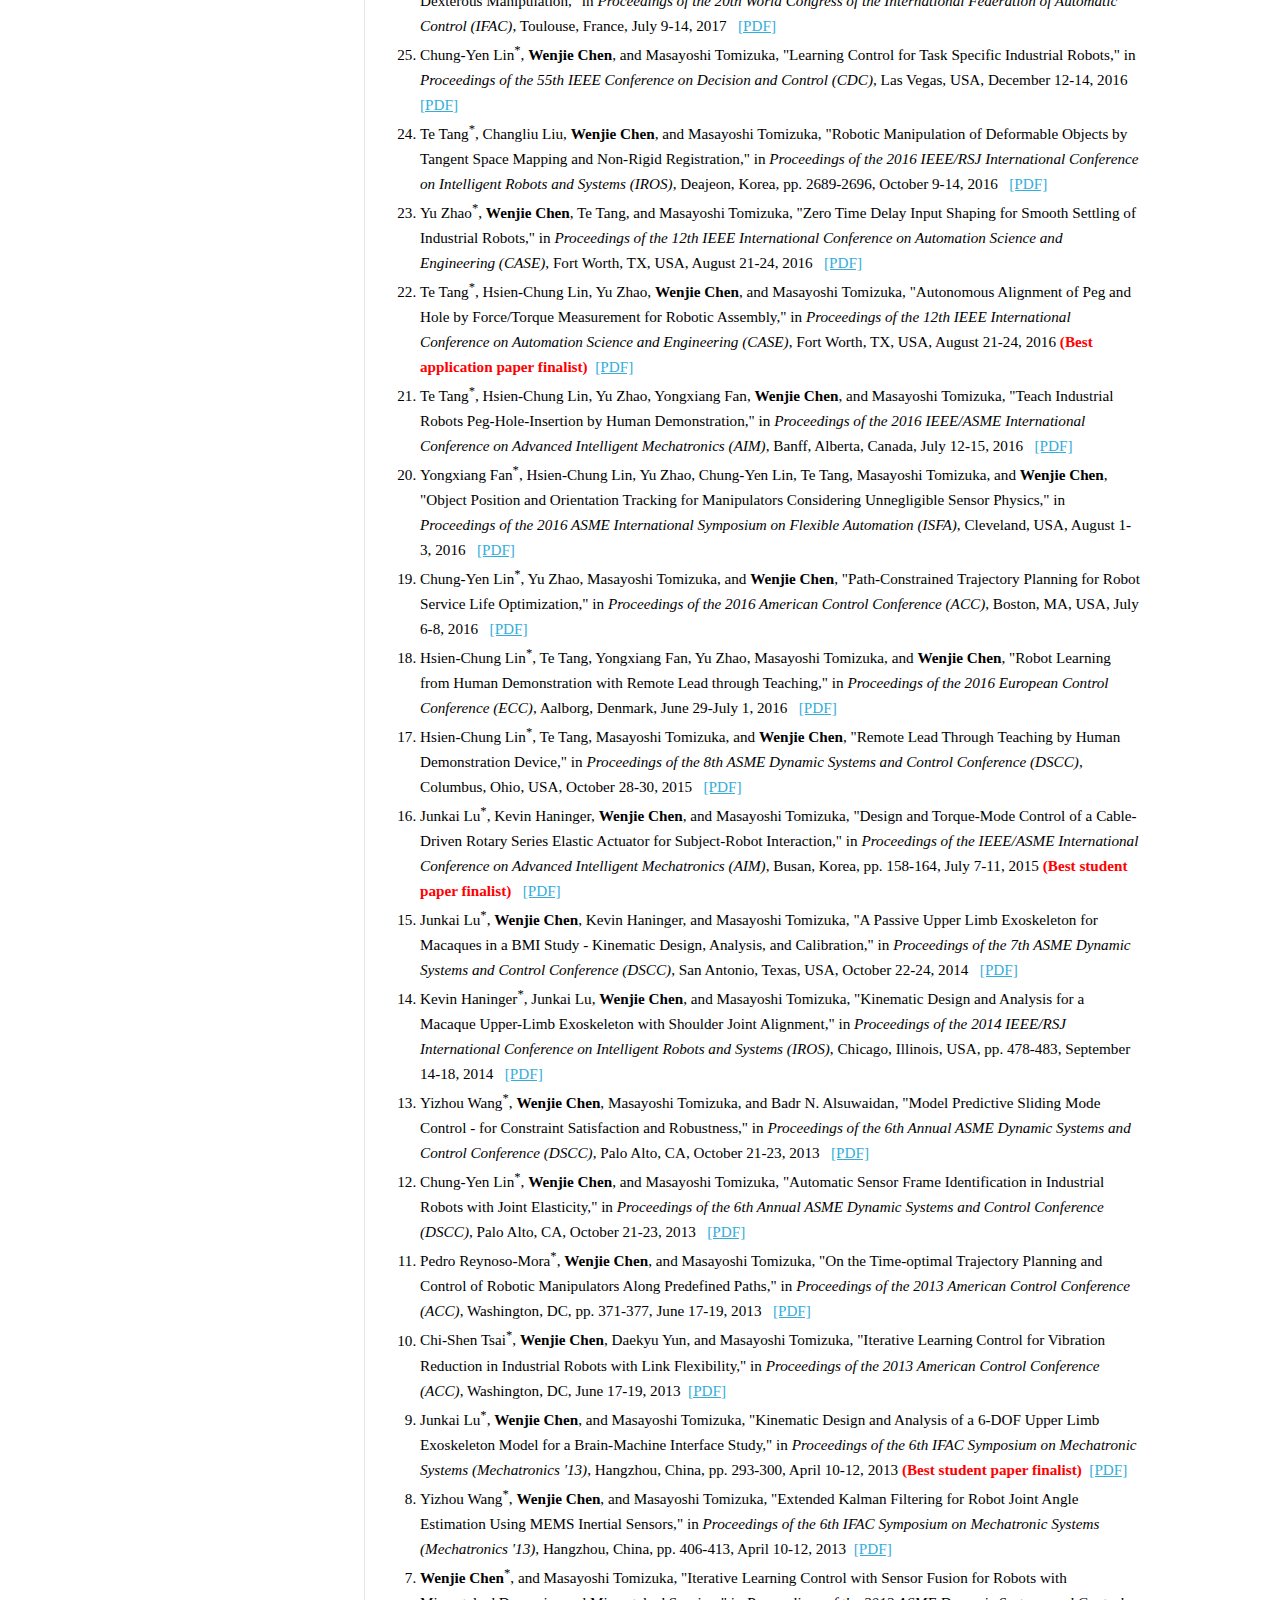
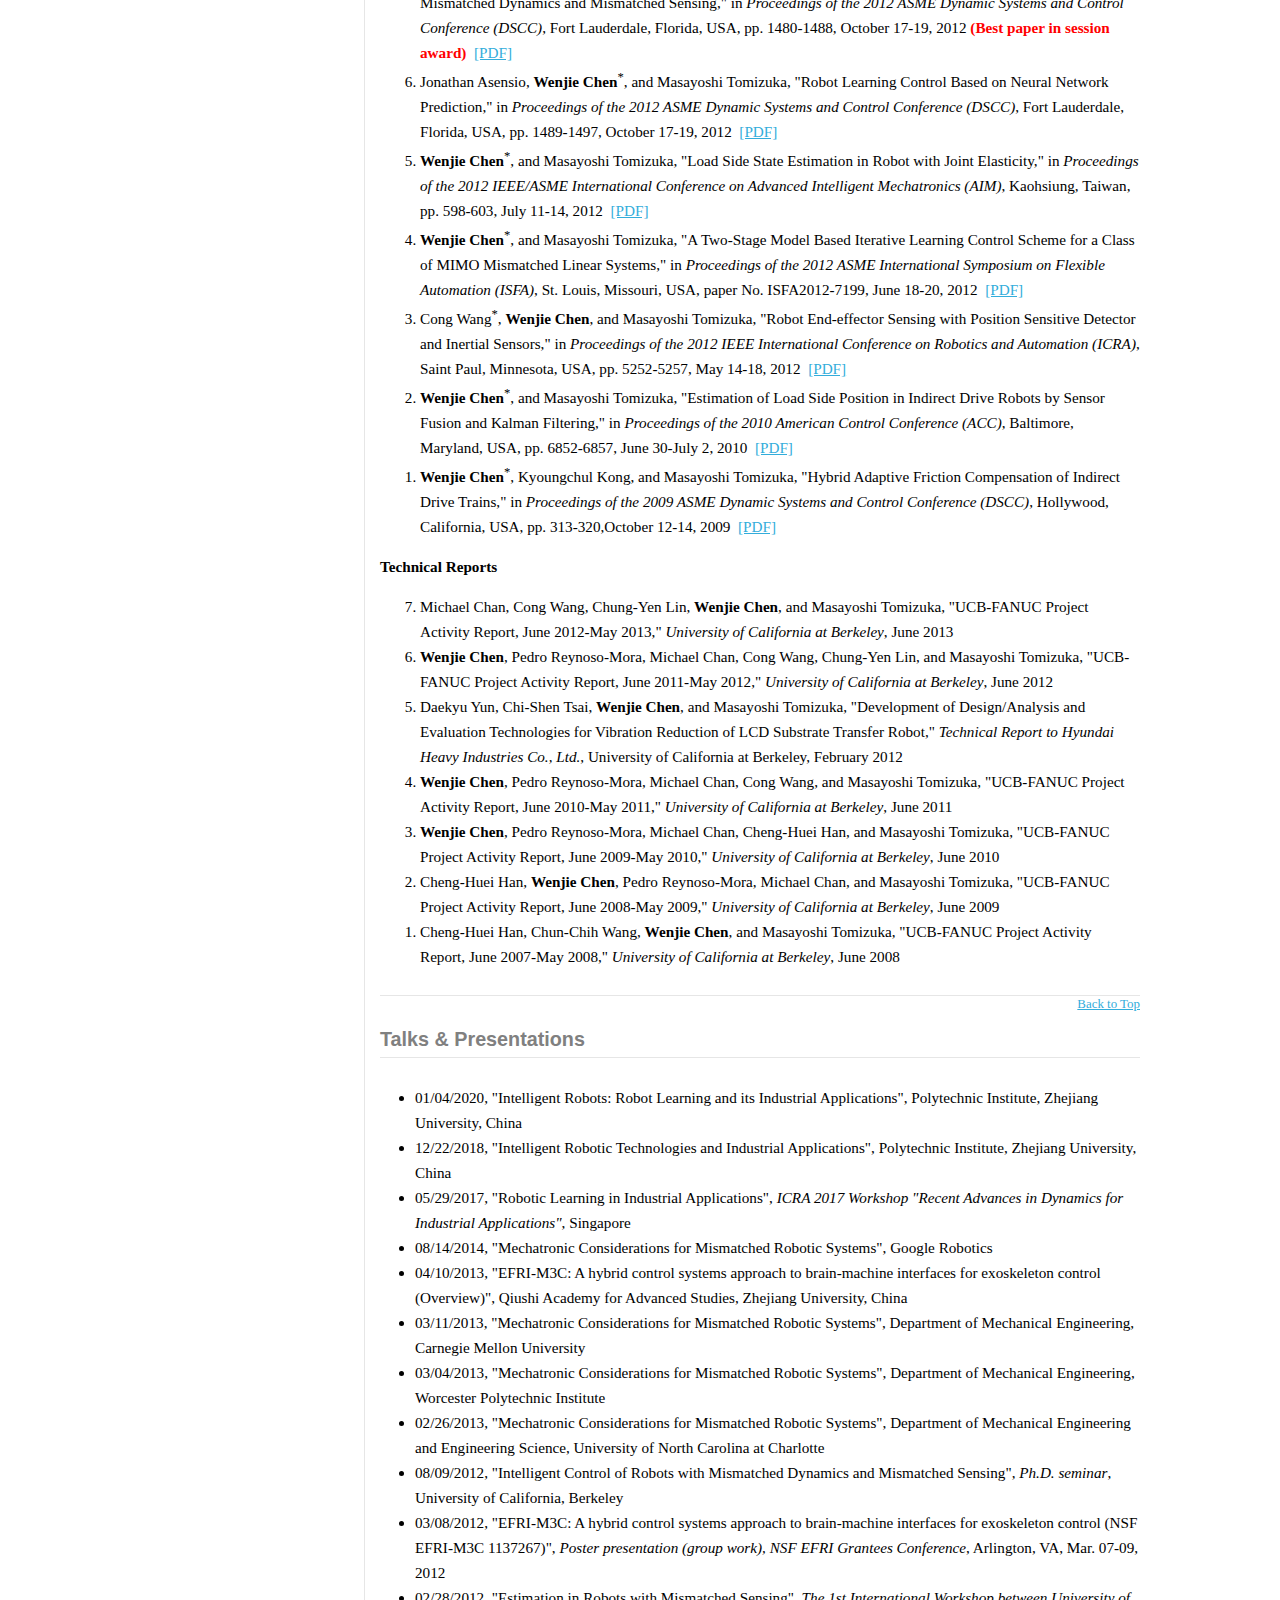
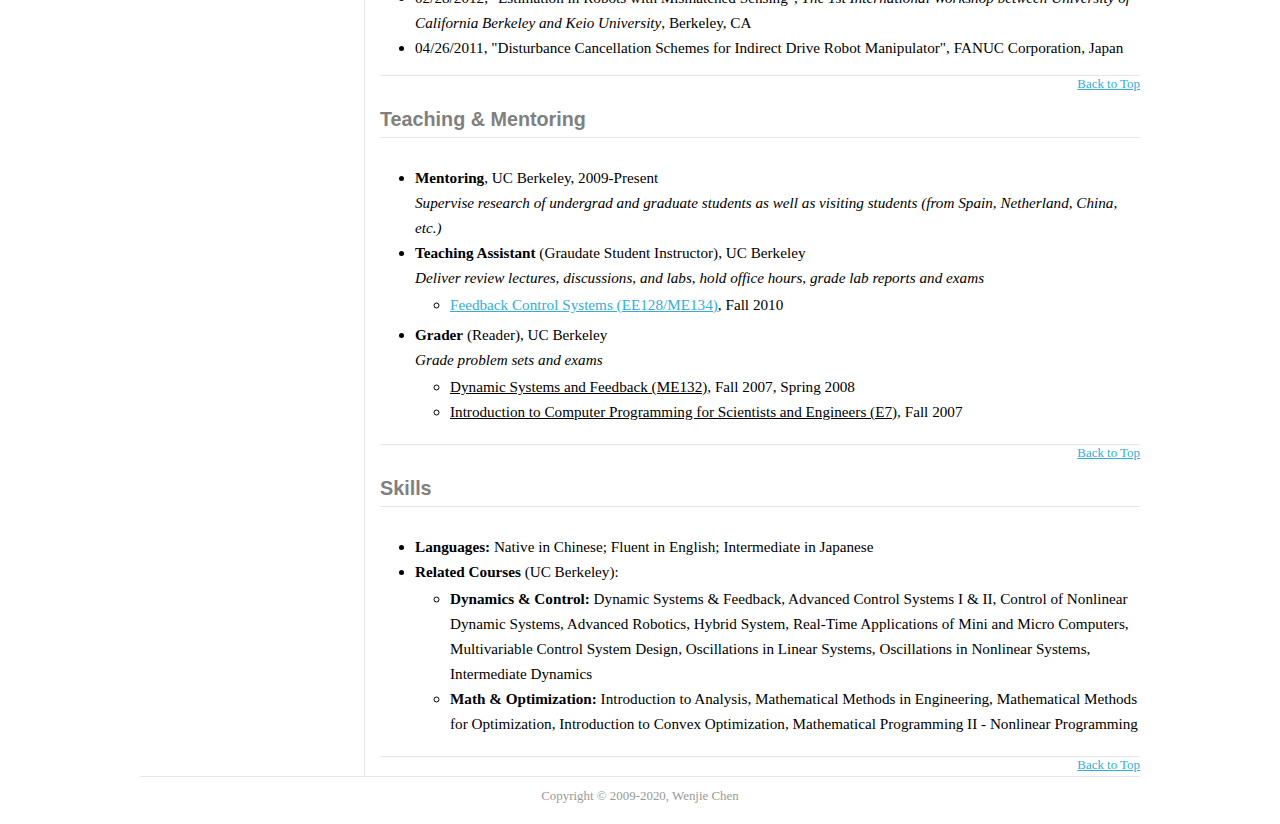
==== commit 85de8e36: "Update index.html" ====
--- a/index.html
+++ b/index.html
@@ -28,13 +28,13 @@
 	<div id="content"><a name="Top"></a>
 		<div class="header">
 				<br>
-				<h1 class="bottomline" style="text-align: center;">Chen, Wenjie (陈文杰)</h1>
+				<h1 class="bottomline" style="text-align: center;">Shi, Zhu (石柱)</h1>
 		</div>
 
 		<div class="subheader">
 			<div class="subheader_right">
 				<a href="index.html#教育背景">教育背景</a>
-				<a href="index.html#Experiences">Experiences</a>
+				<a href="index.html#工作经历">工作经历</a>
 				<a href="index.html#Honors">Honors</a>
 				<a href="index.html#Patents">Patents</a>
 				<a href="index.html#Publications">Publications</a>
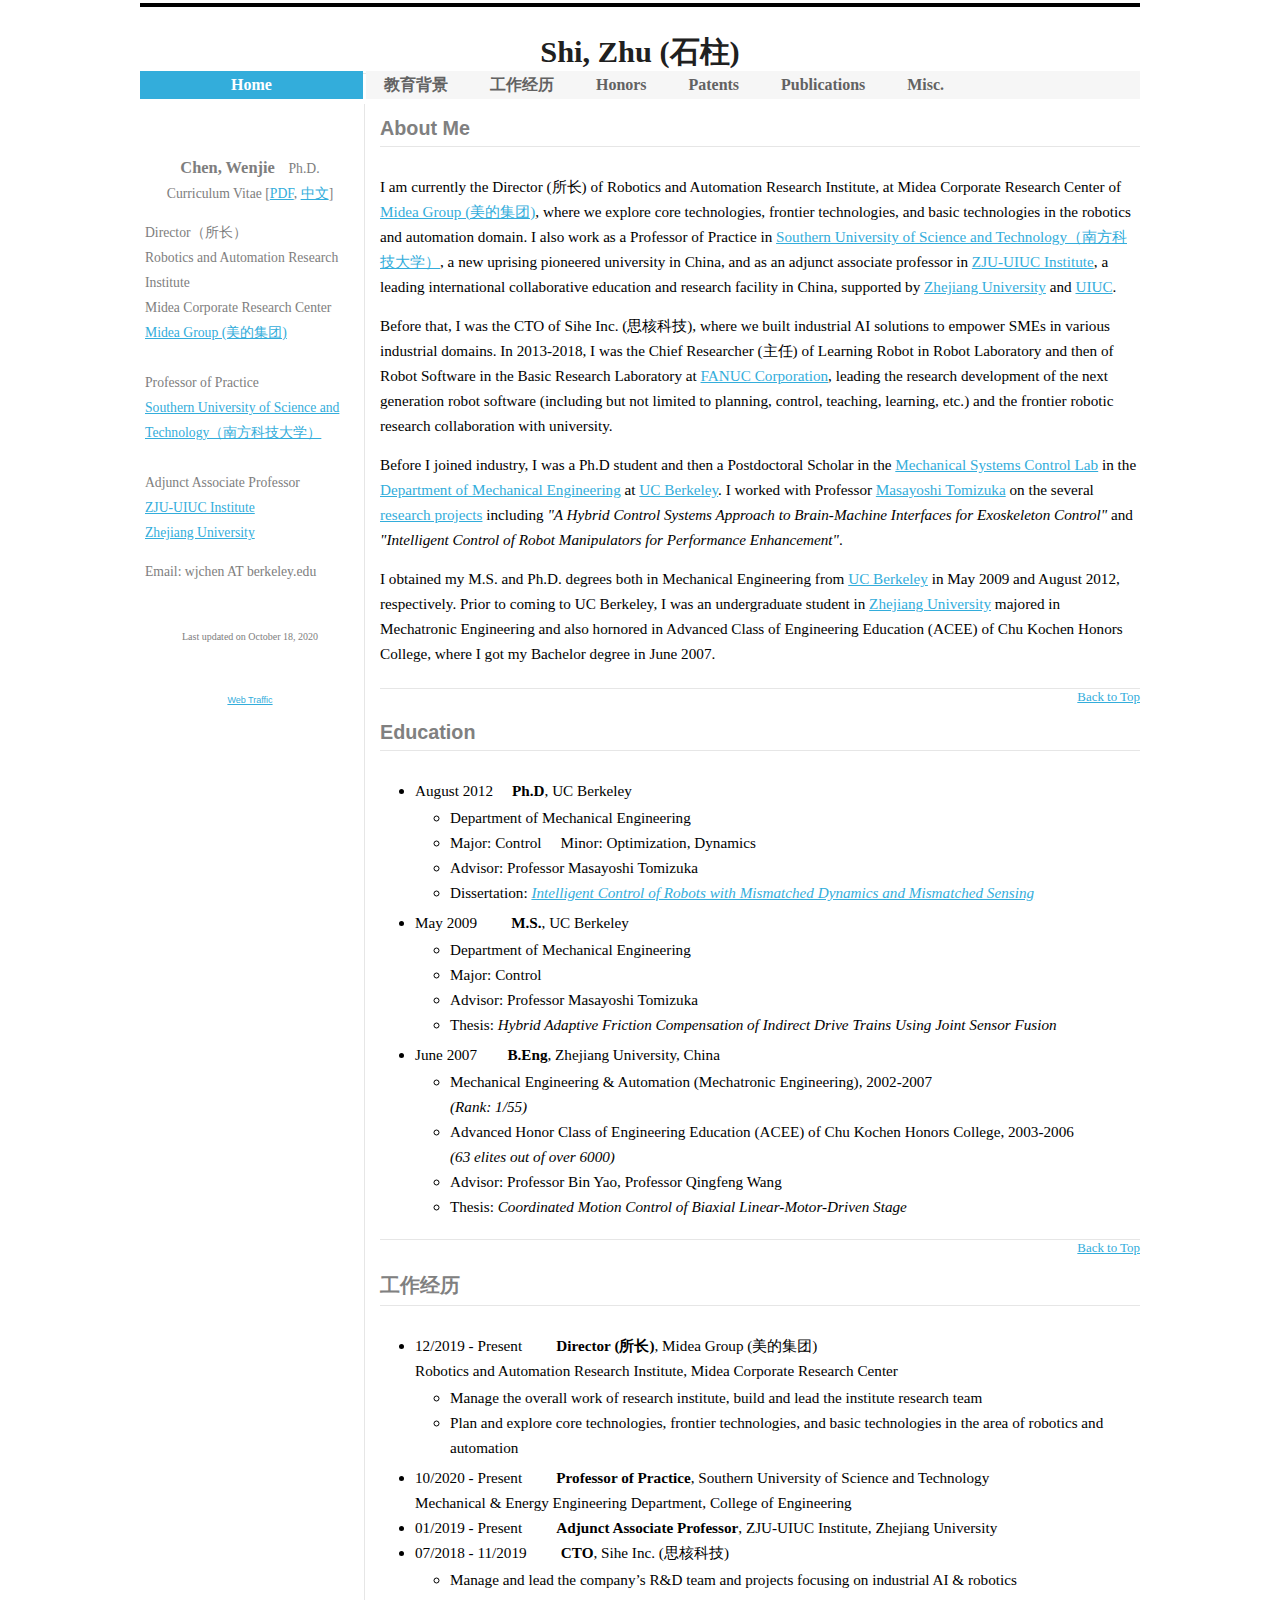
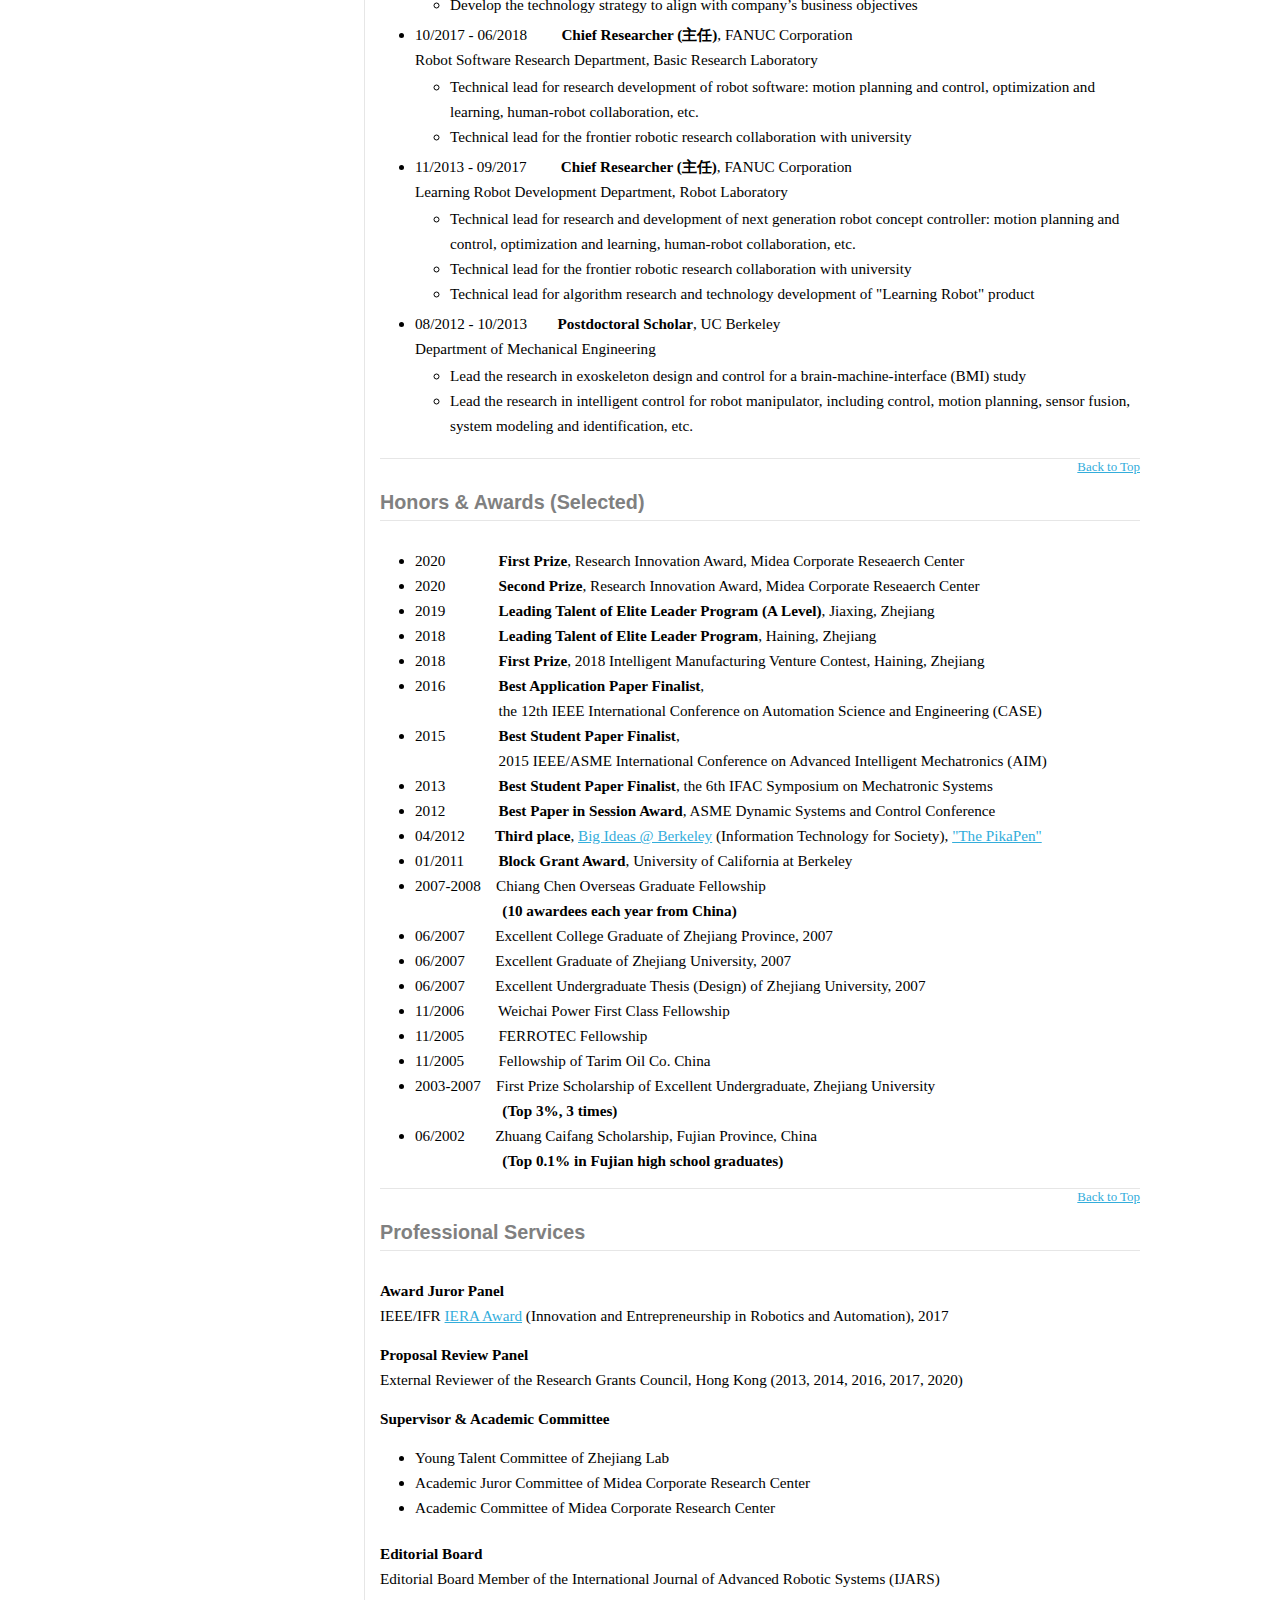
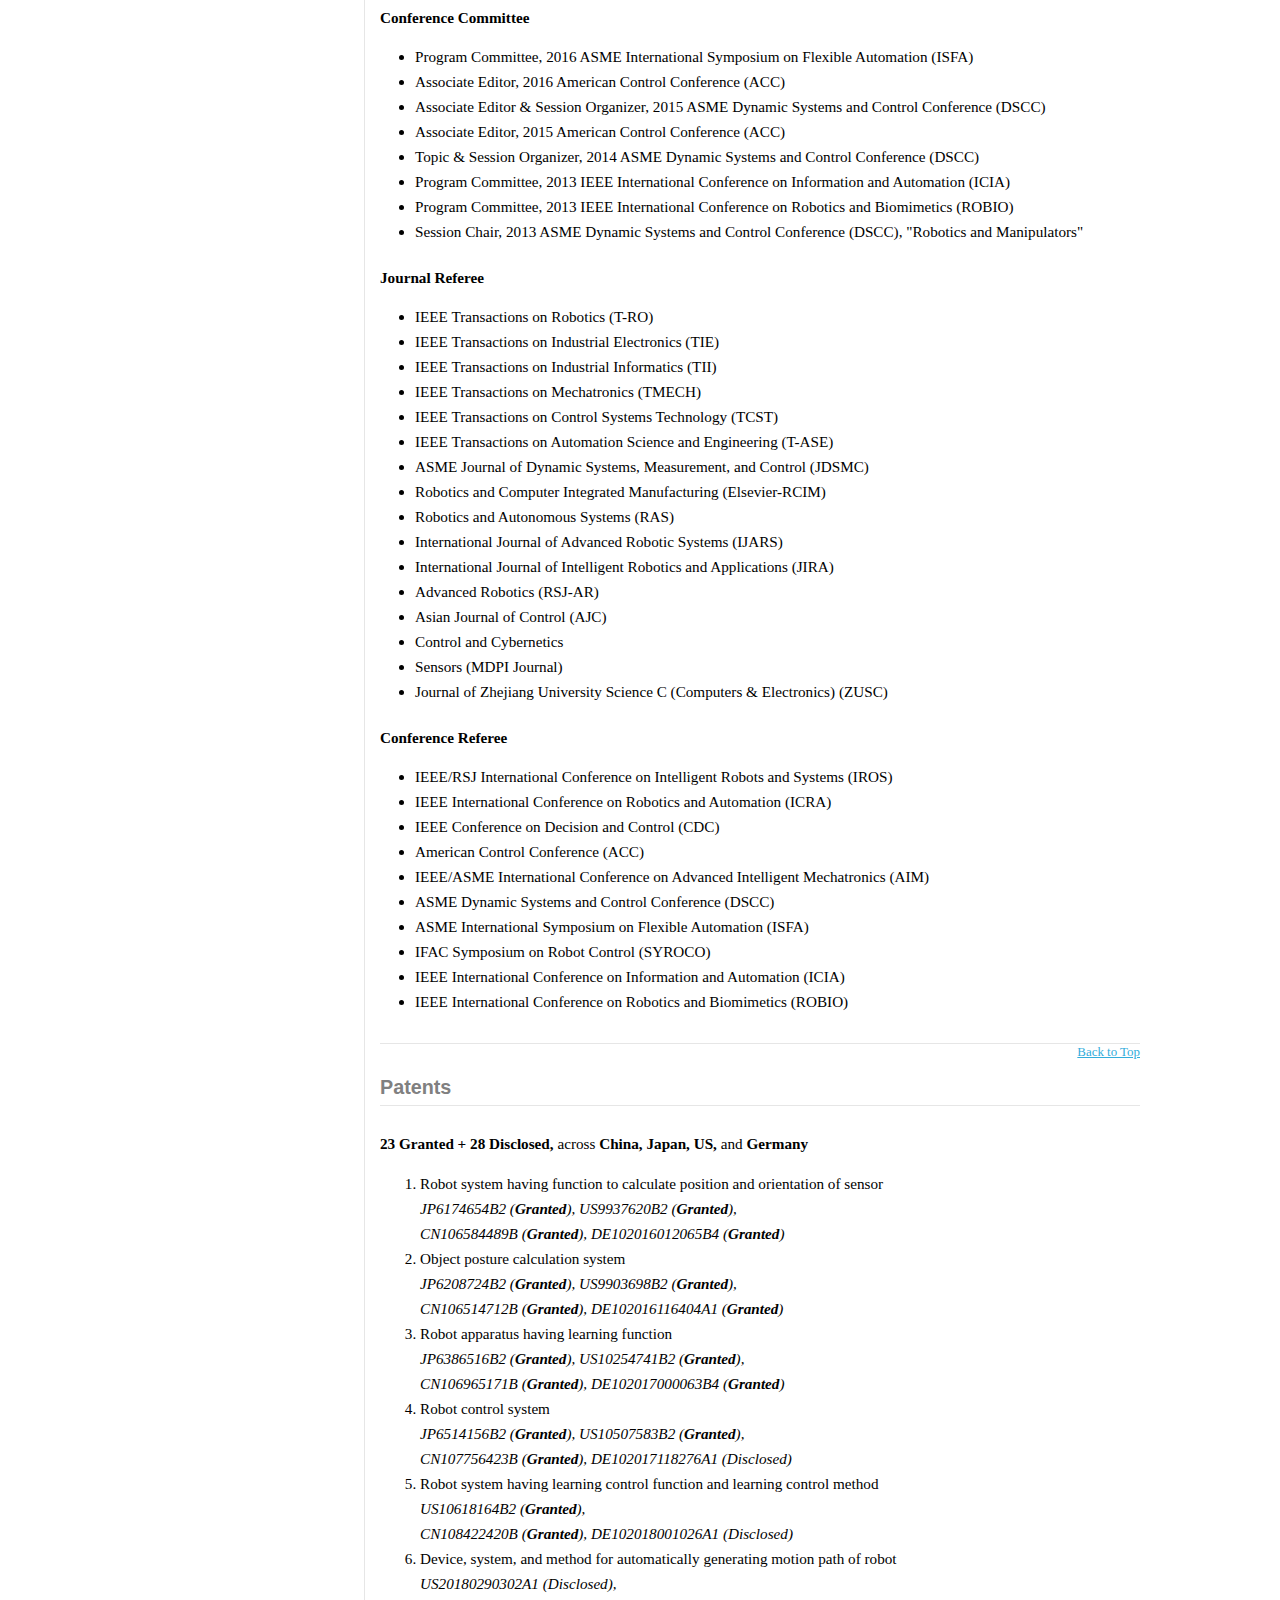
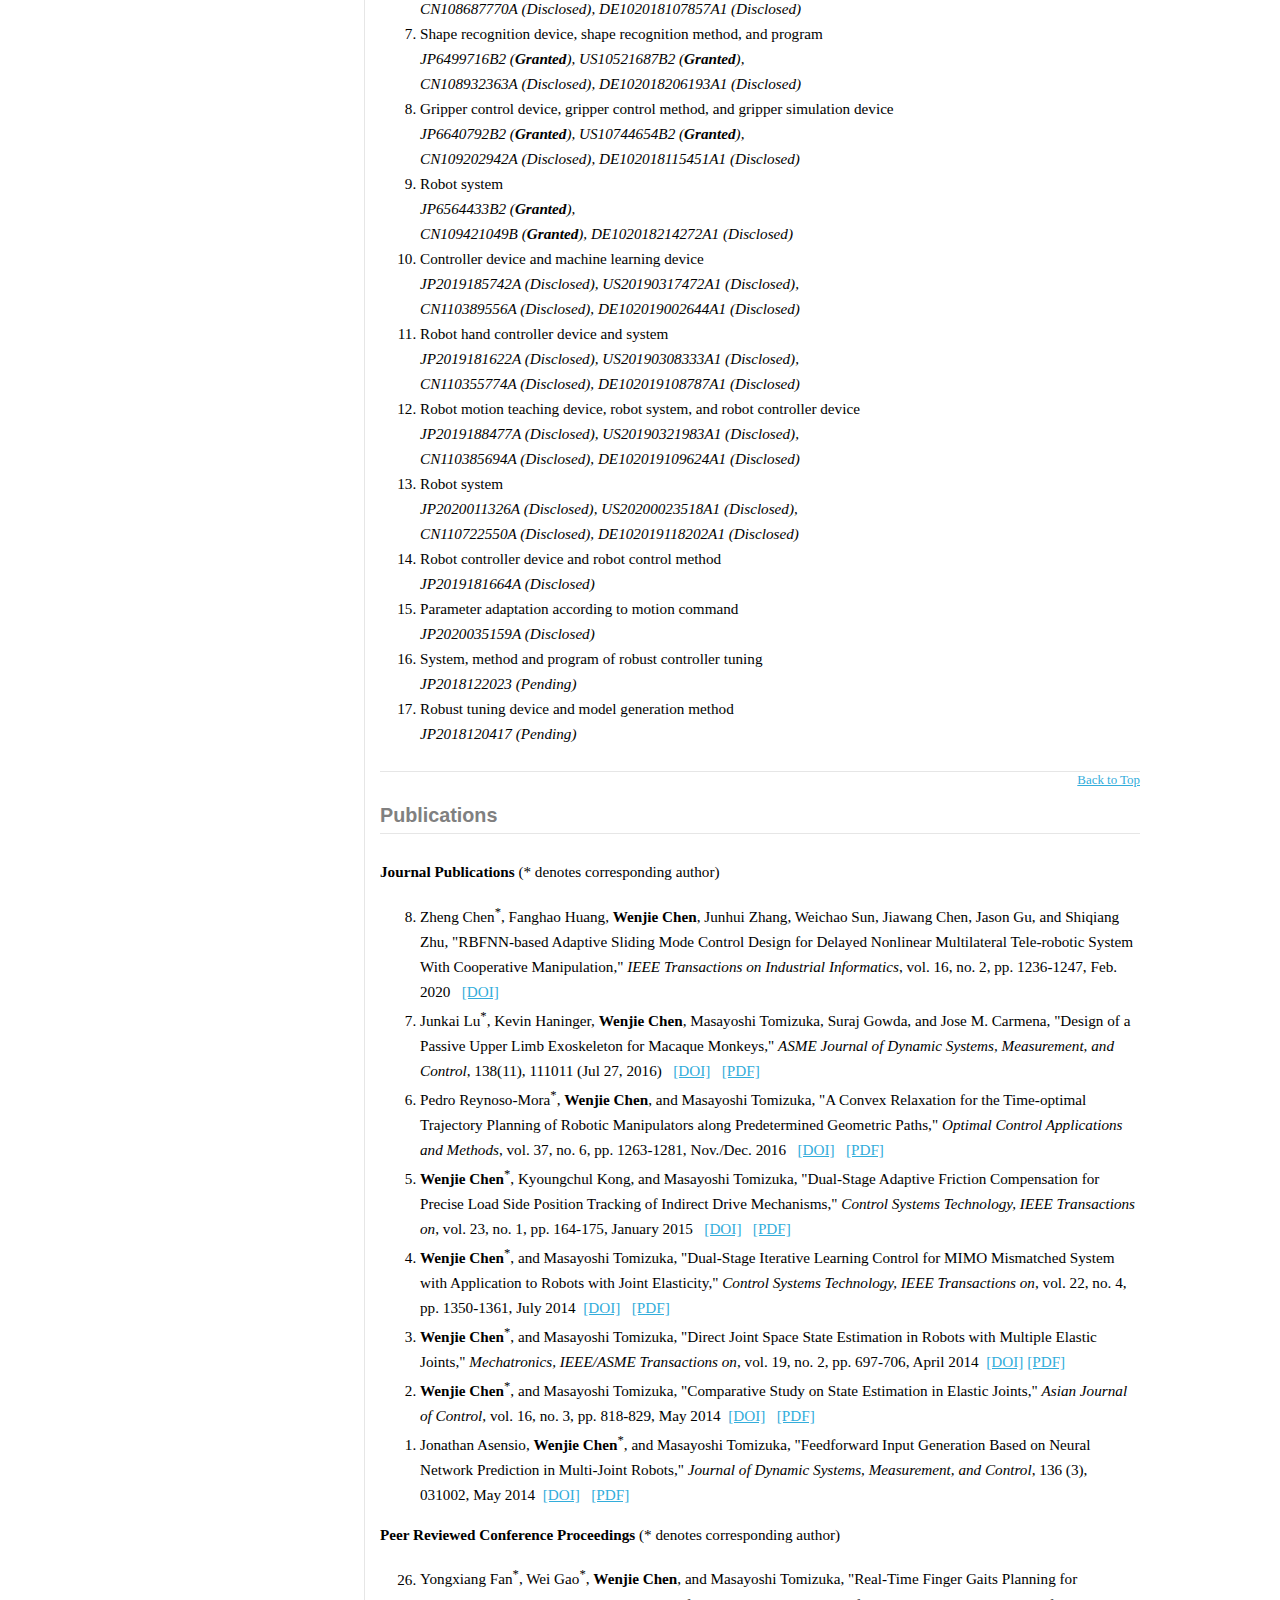
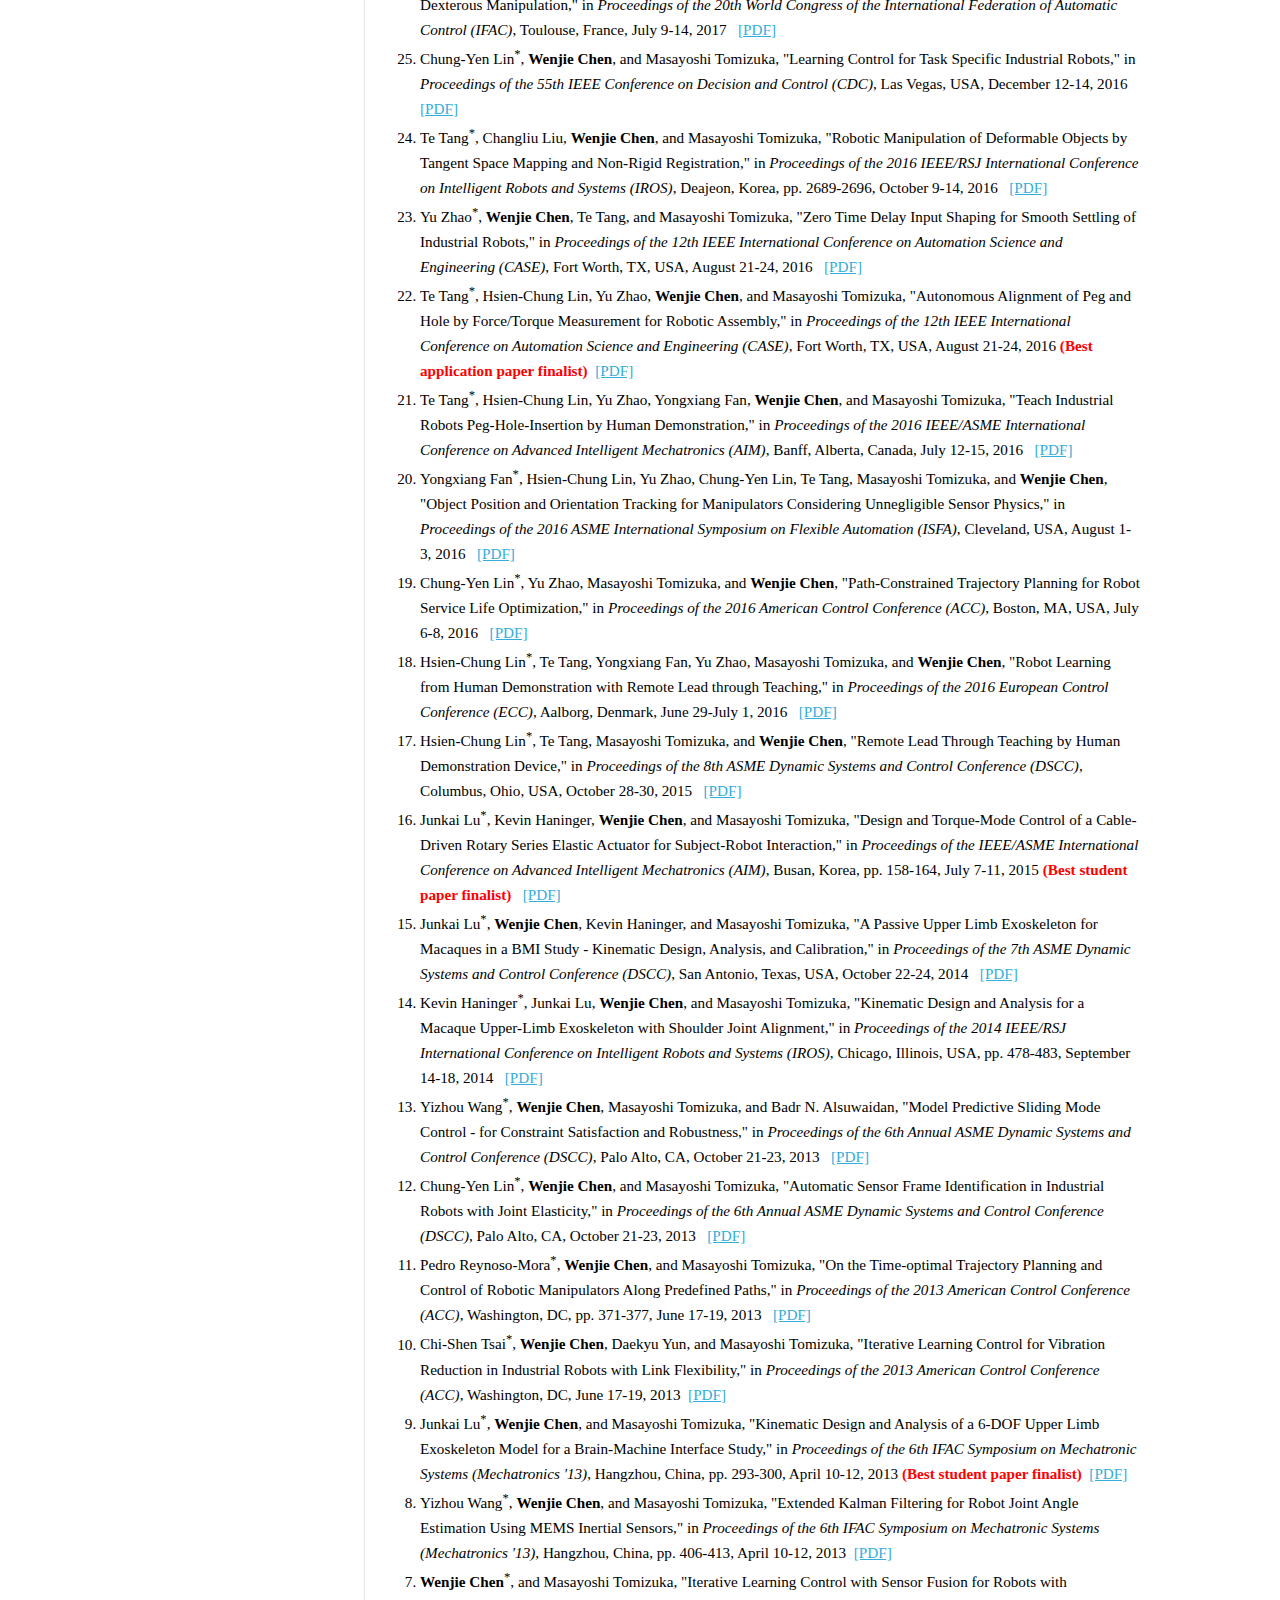
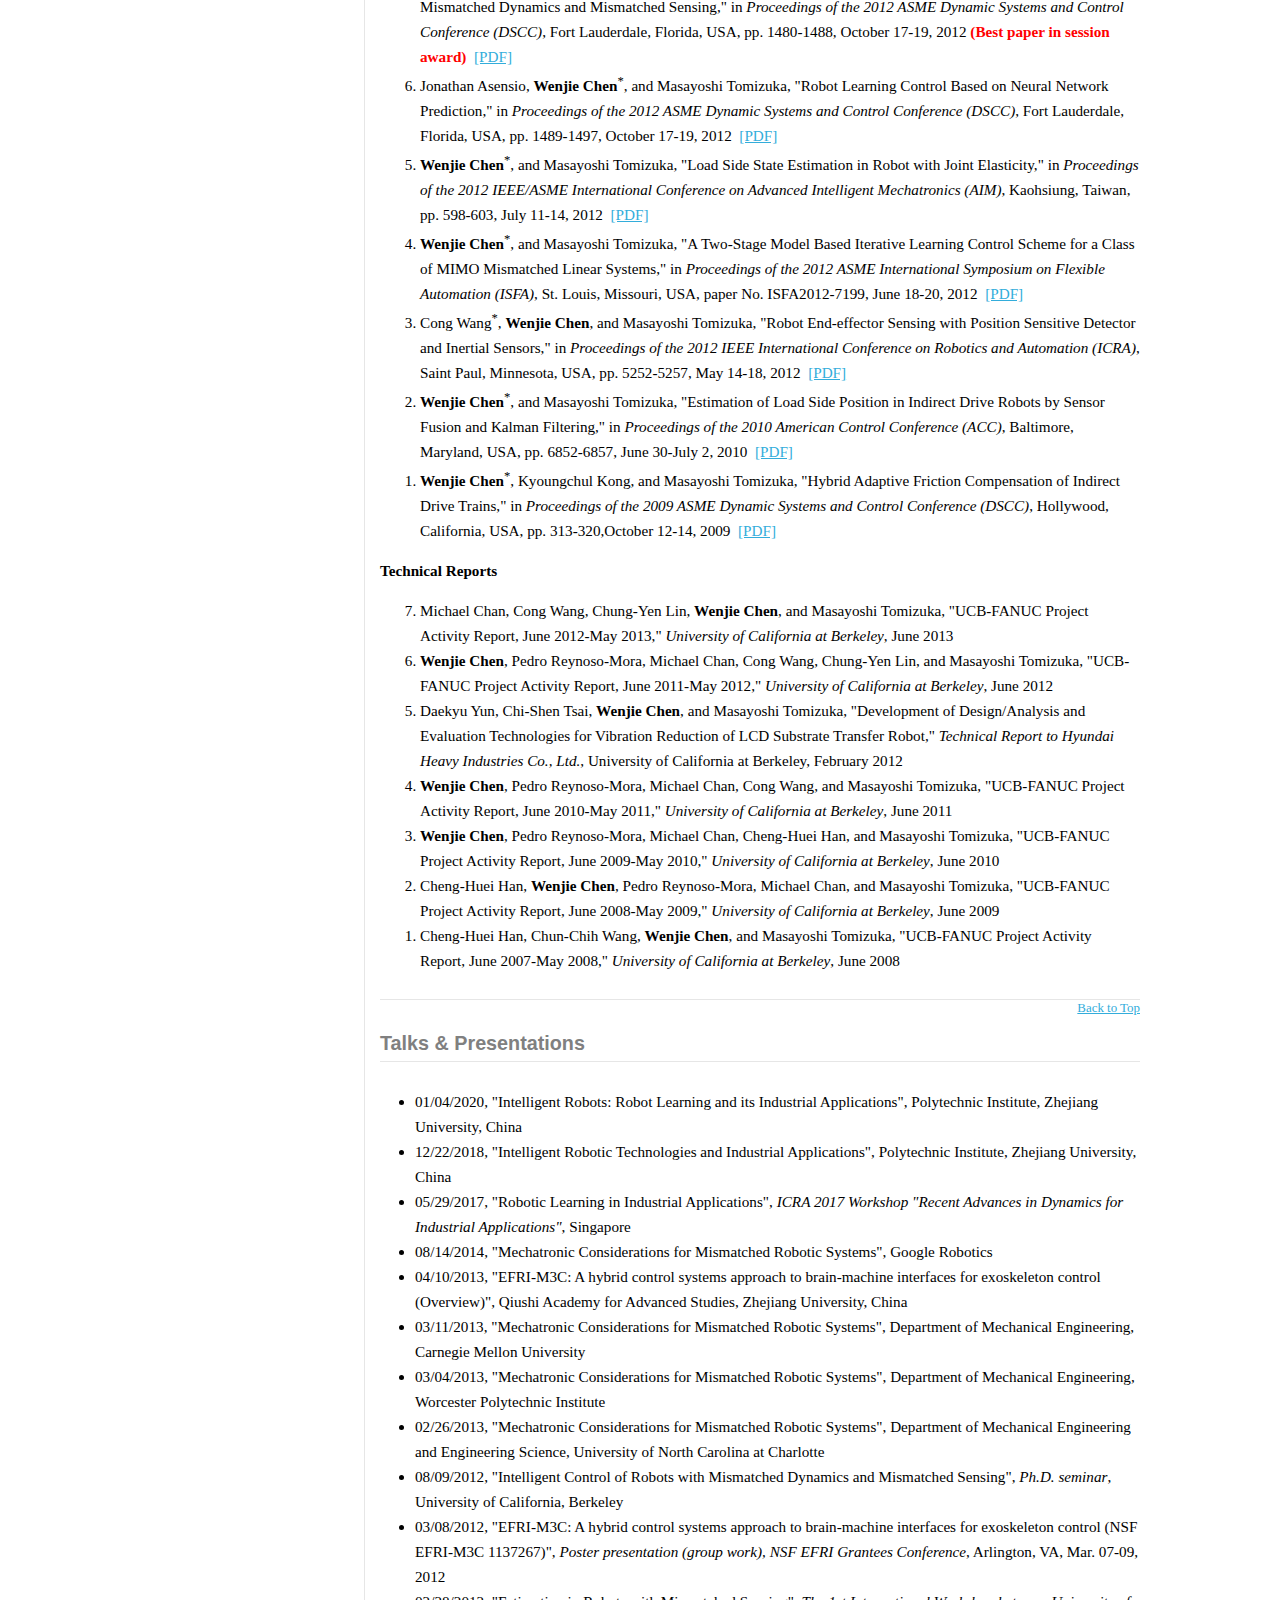
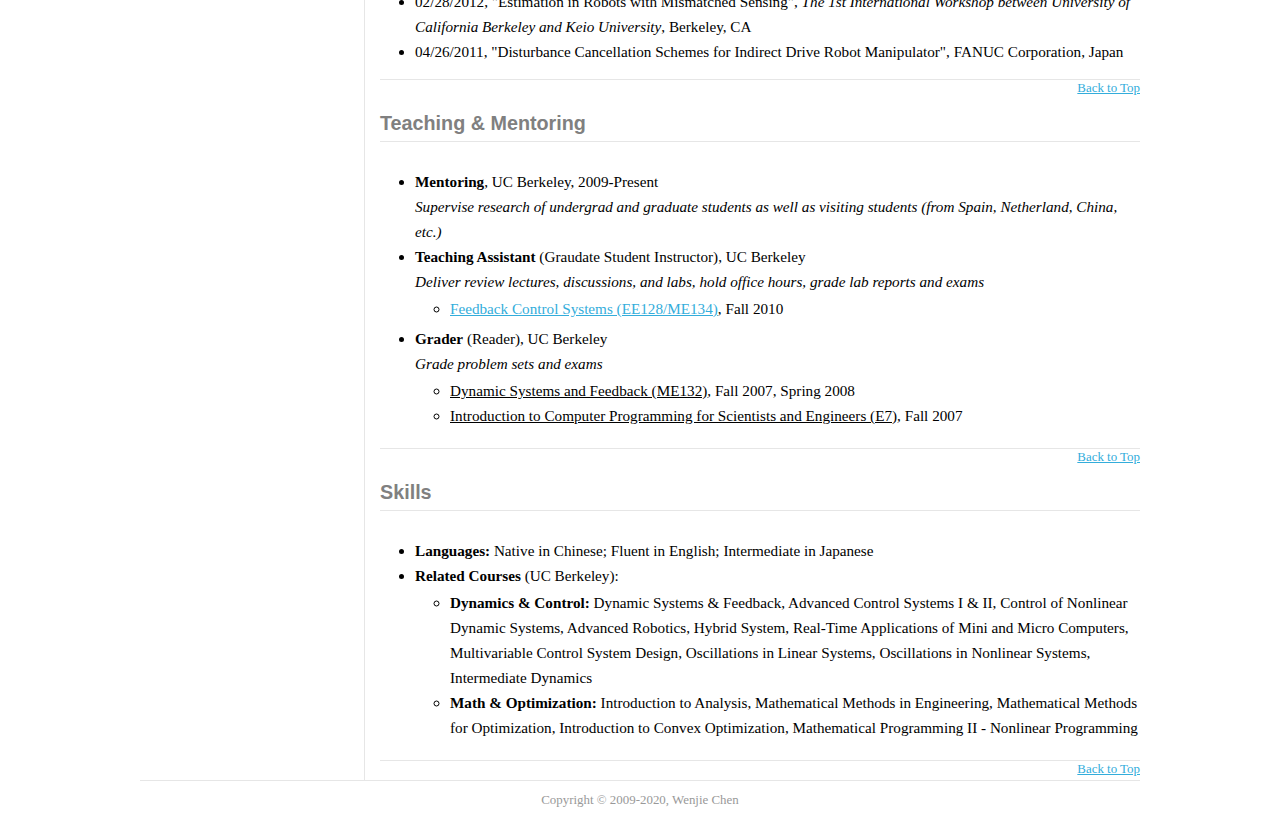
==== commit fc68f36c: "Update index.html" ====
--- a/index.html
+++ b/index.html
@@ -127,7 +127,7 @@
 
 		<div class="right">
 		
-		  <h2 class="bottomline"><a name="Experiences"></a>Experiences</h2>
+		  <h2 class="bottomline"><a name="工作经历"></a>工作经历</h2>
 			<br>
 			<ul>
 	   		  <li>12/2019 - Present &nbsp;&nbsp;&nbsp;&nbsp;&nbsp;&nbsp;&nbsp;&nbsp;<b>Director (所长)</b>,  Midea Group (美的集团) <br />
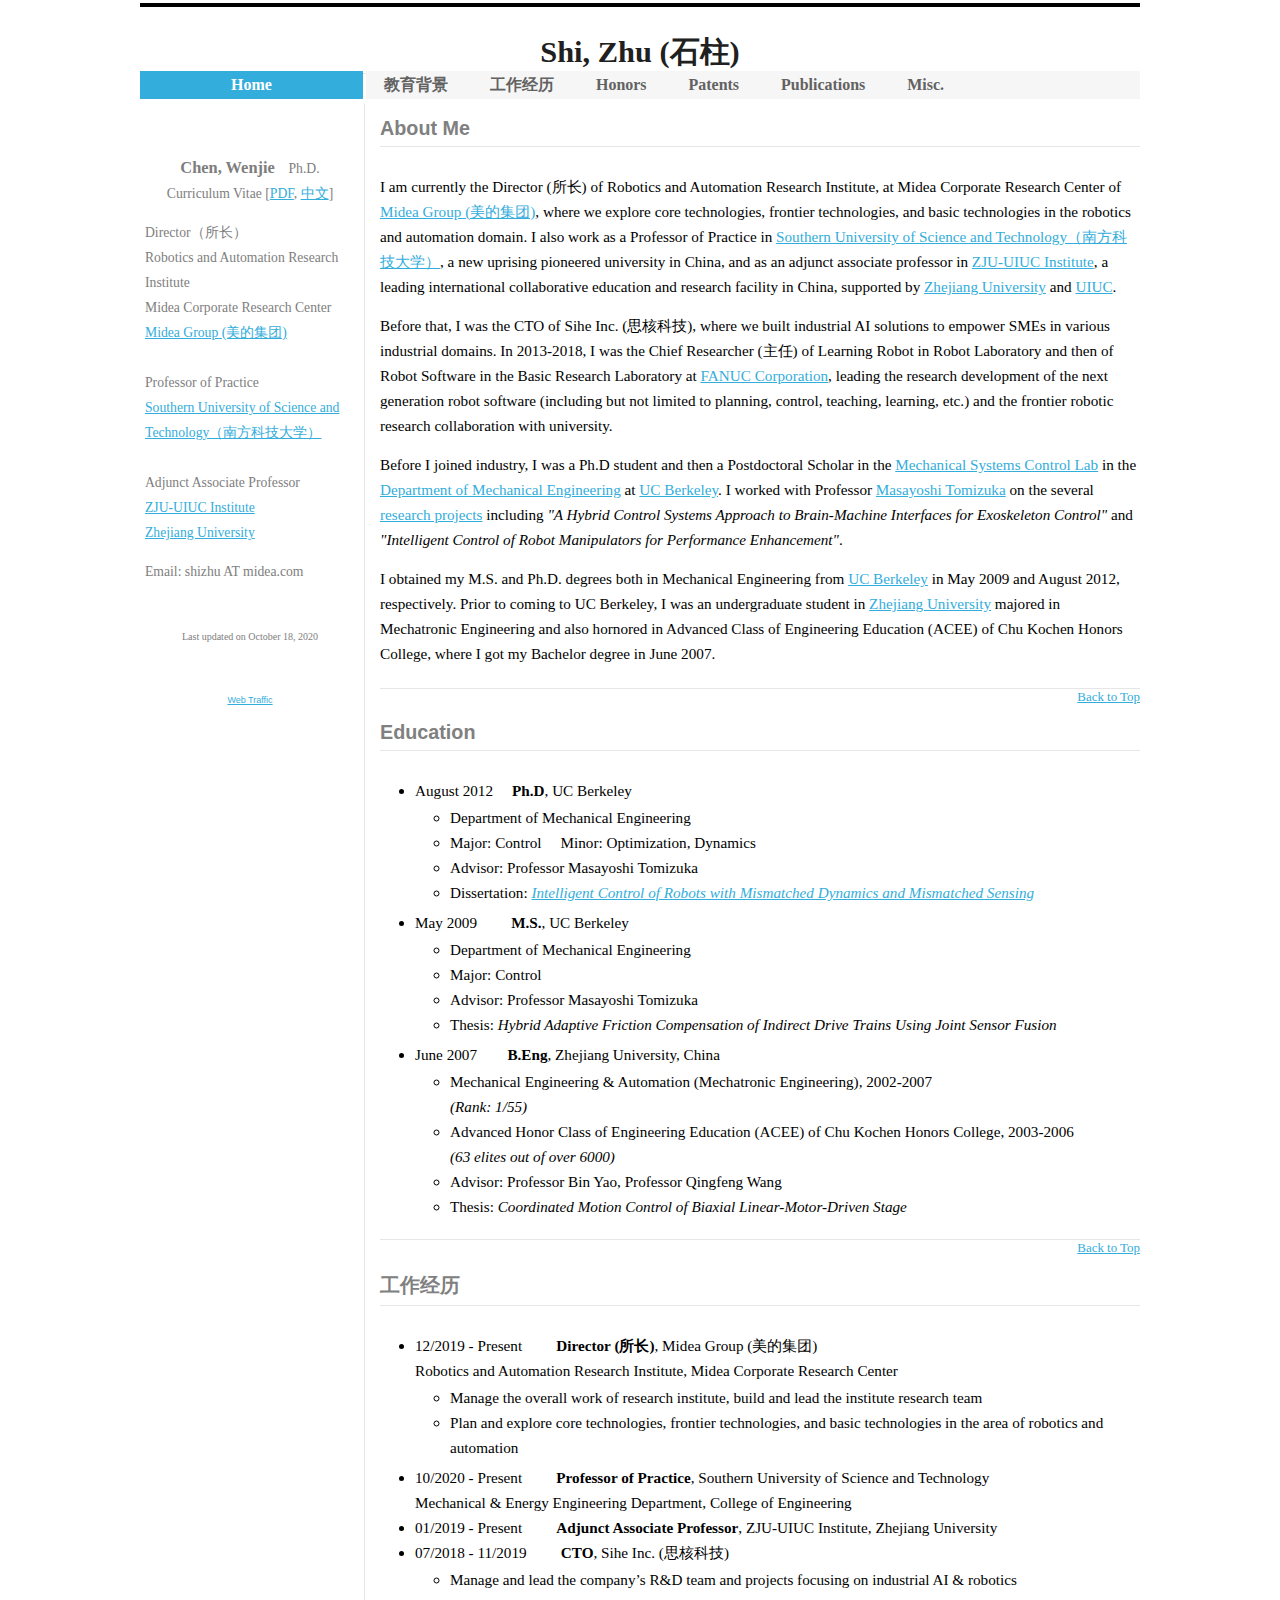
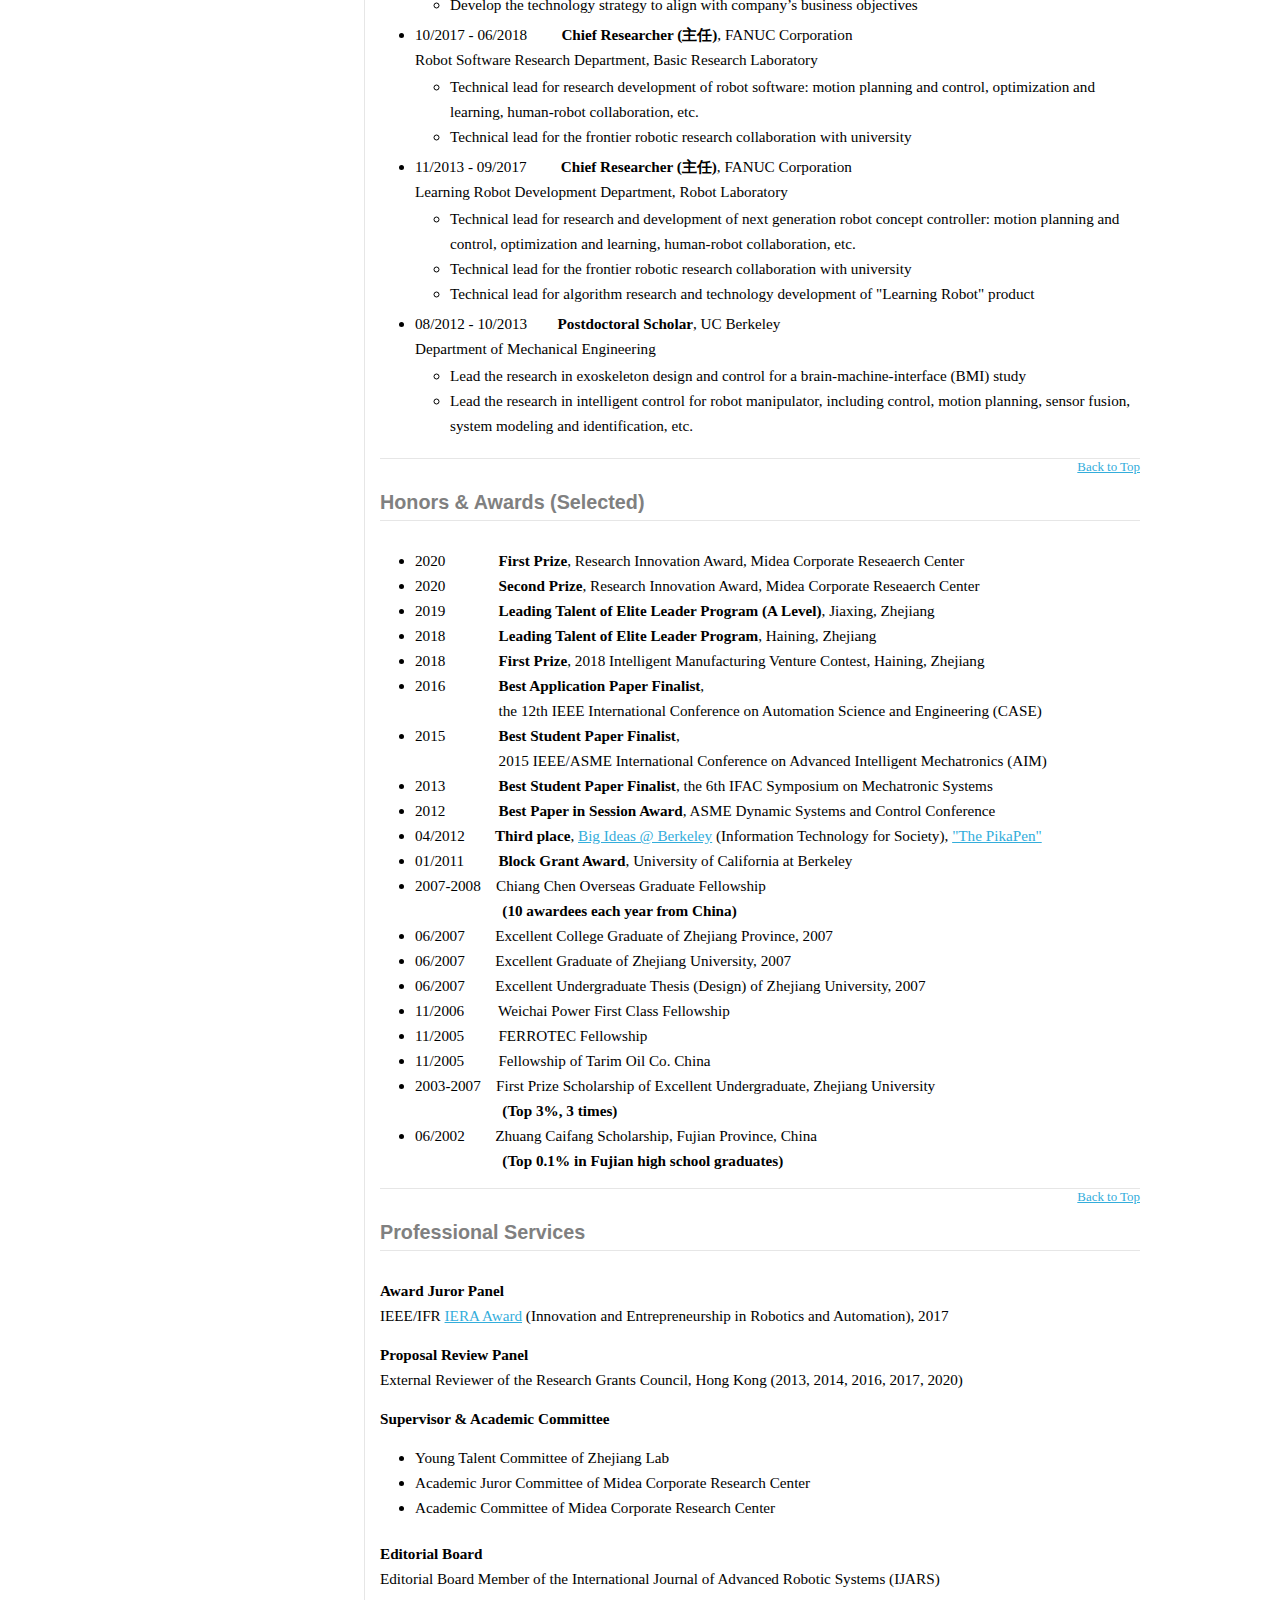
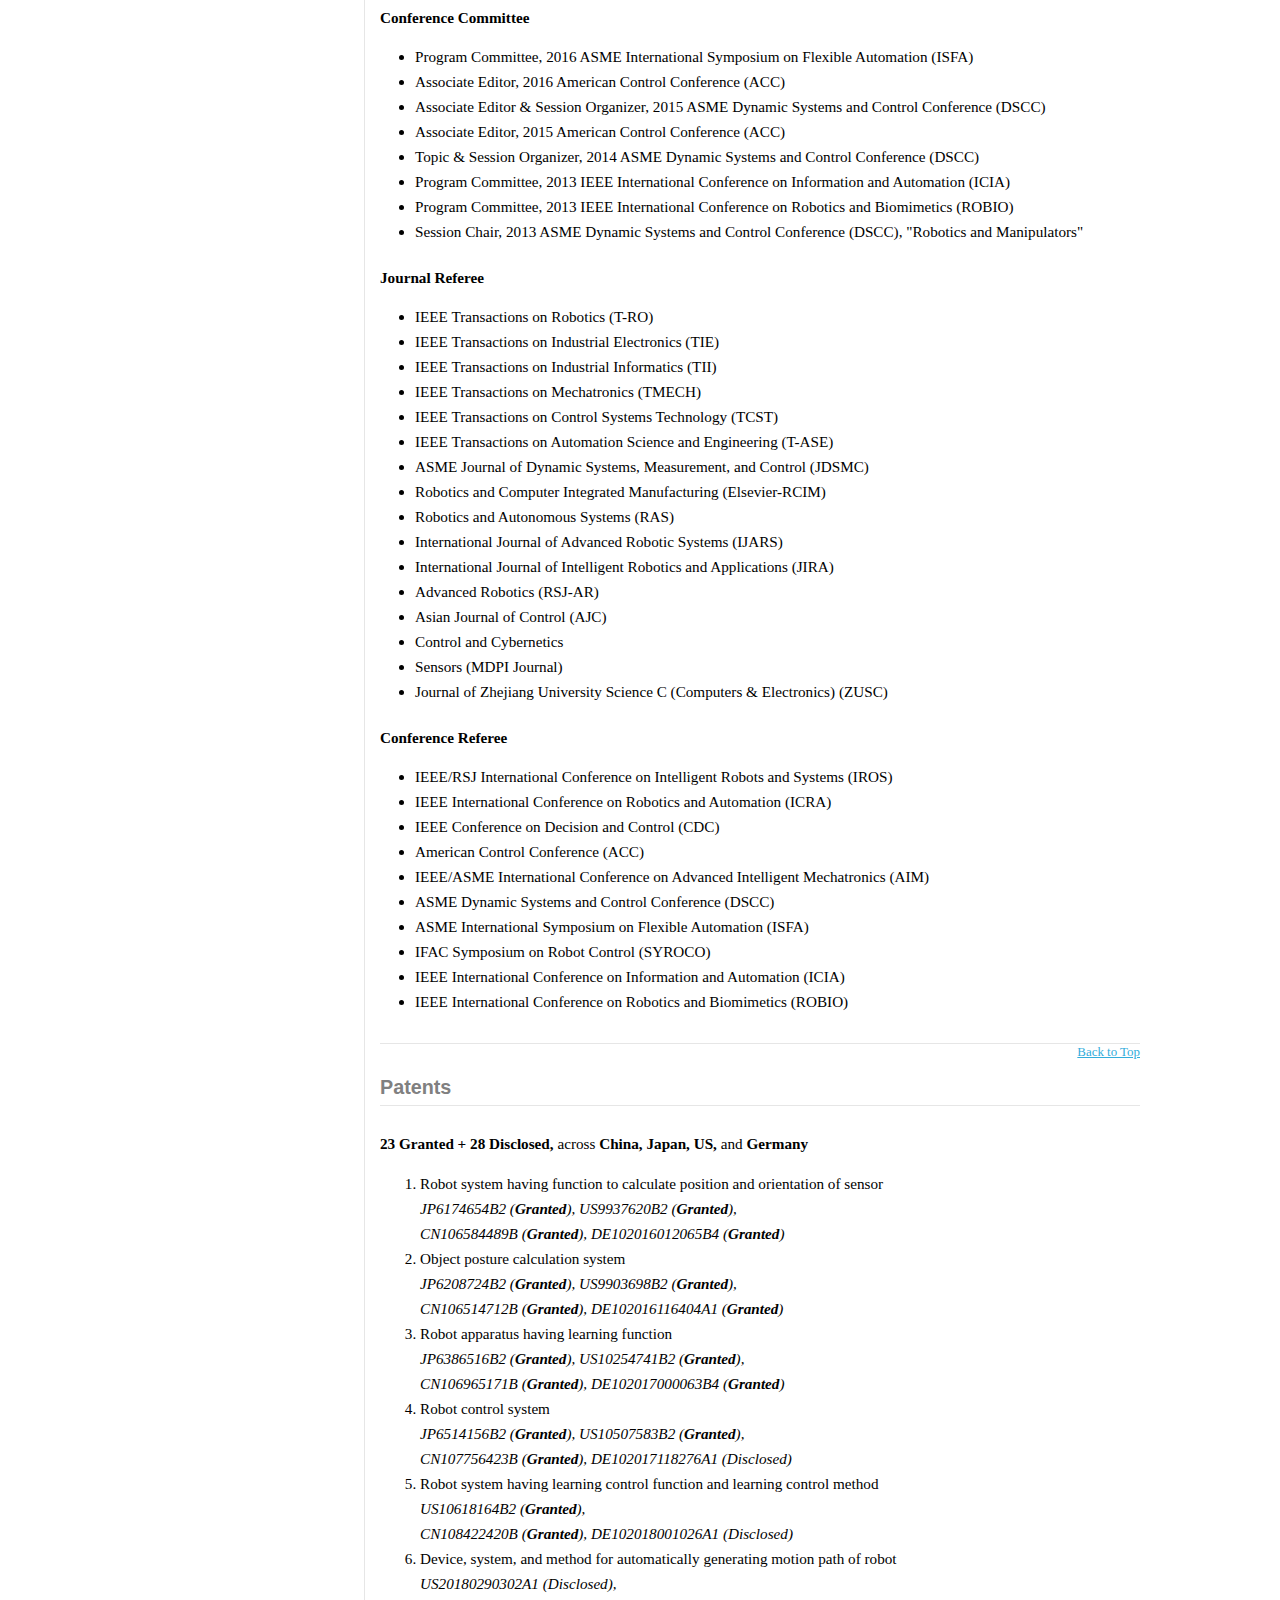
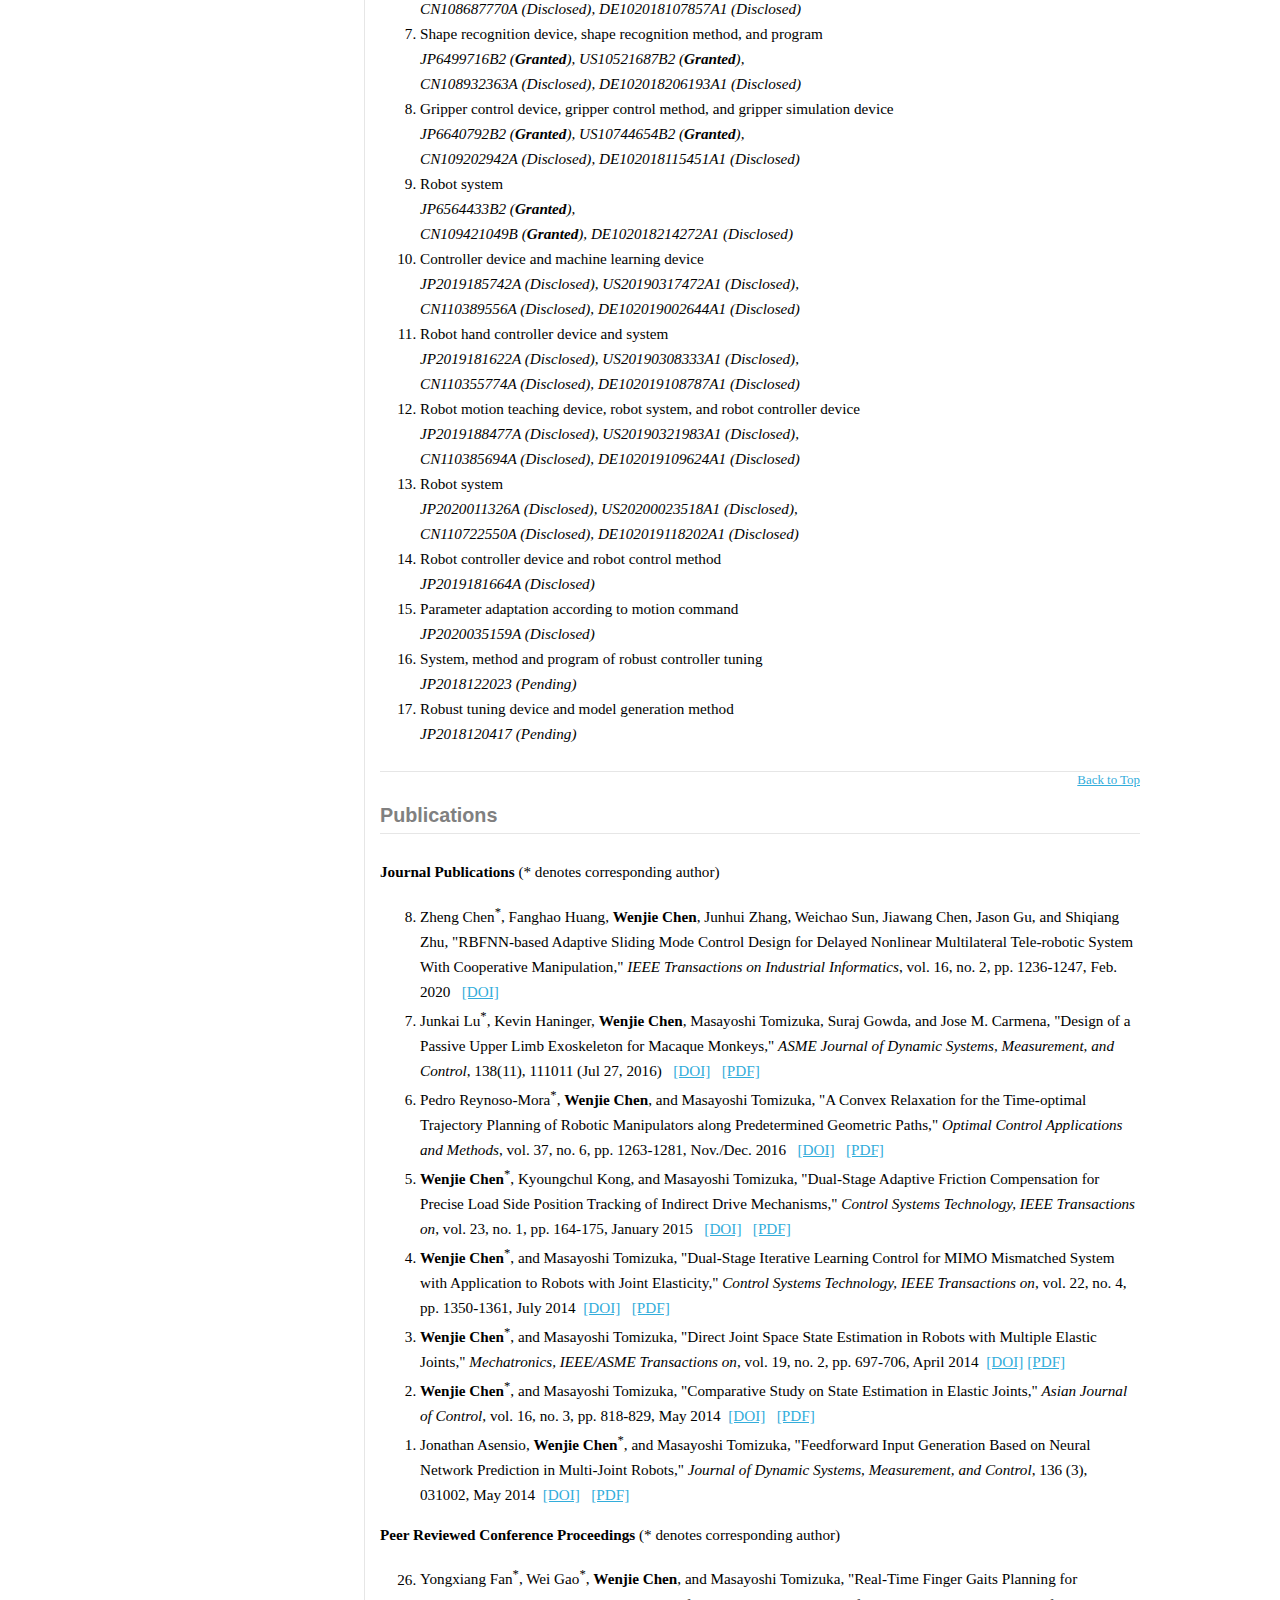
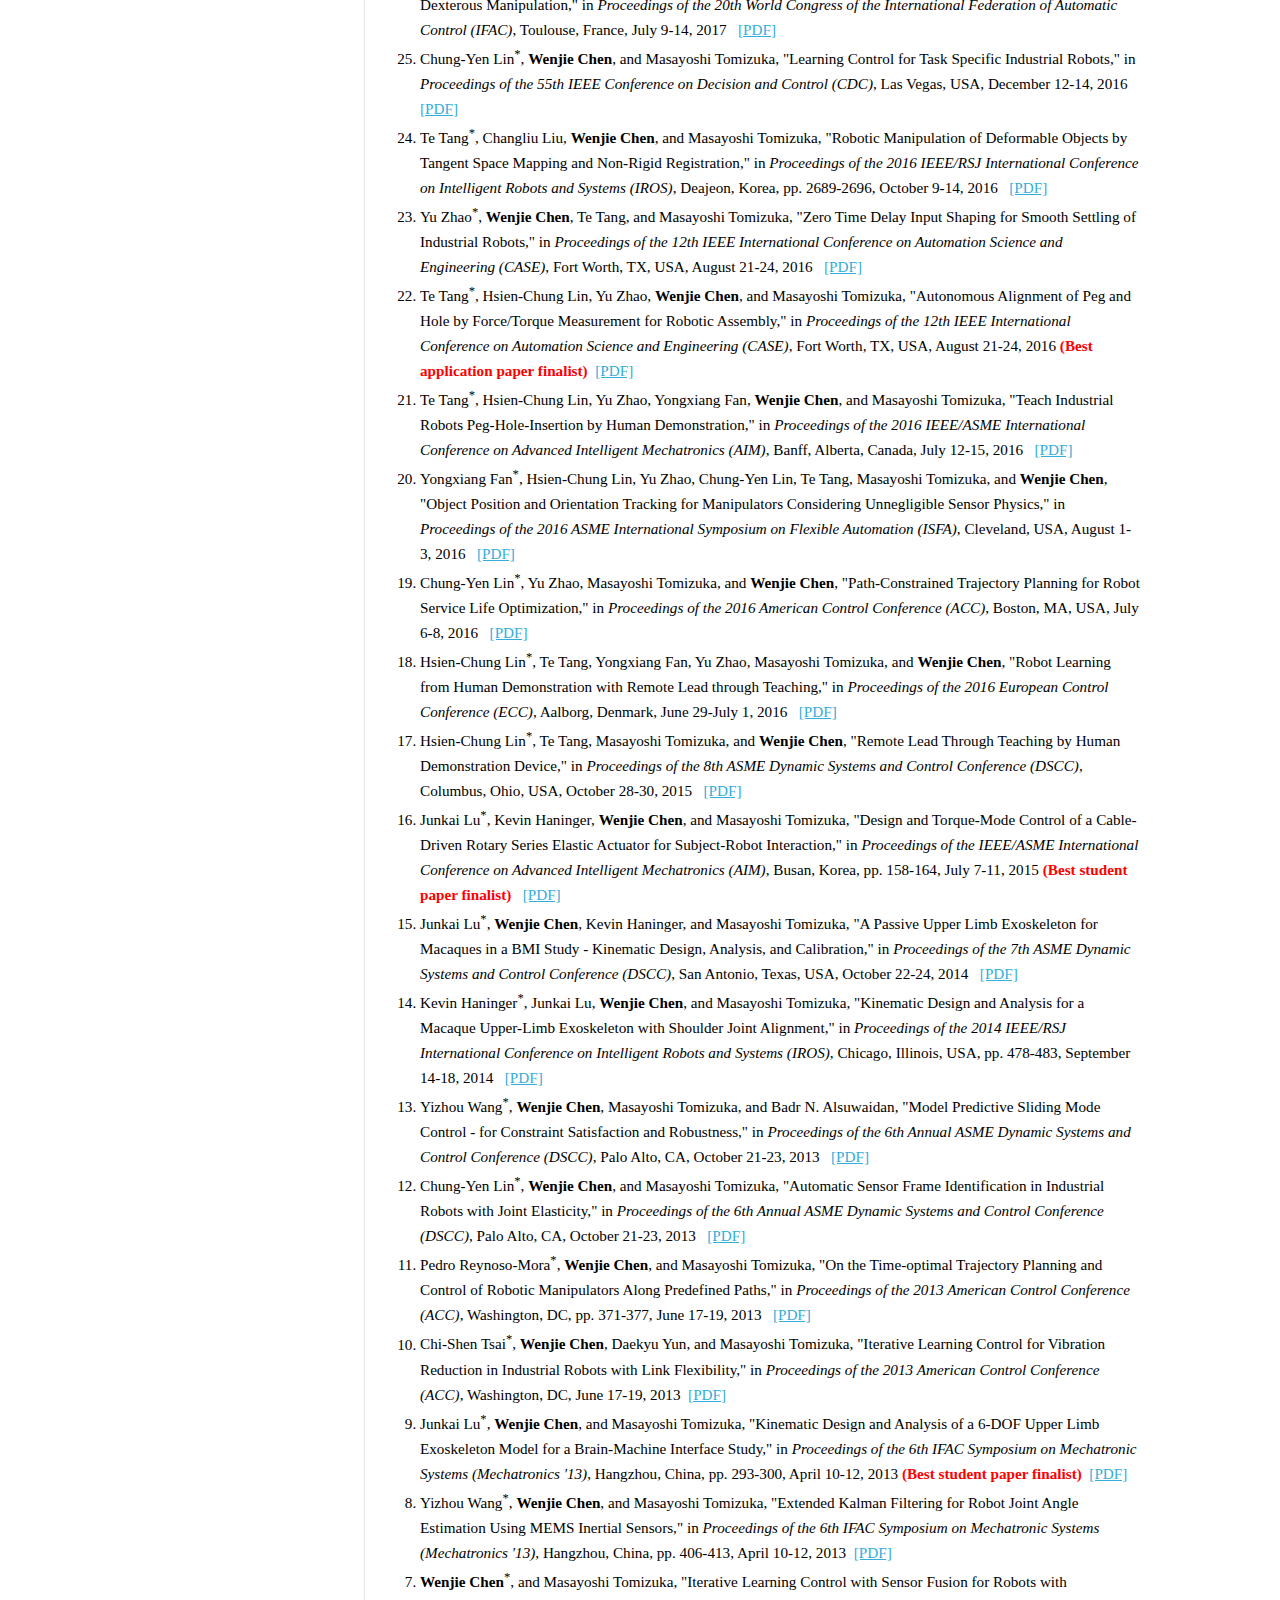
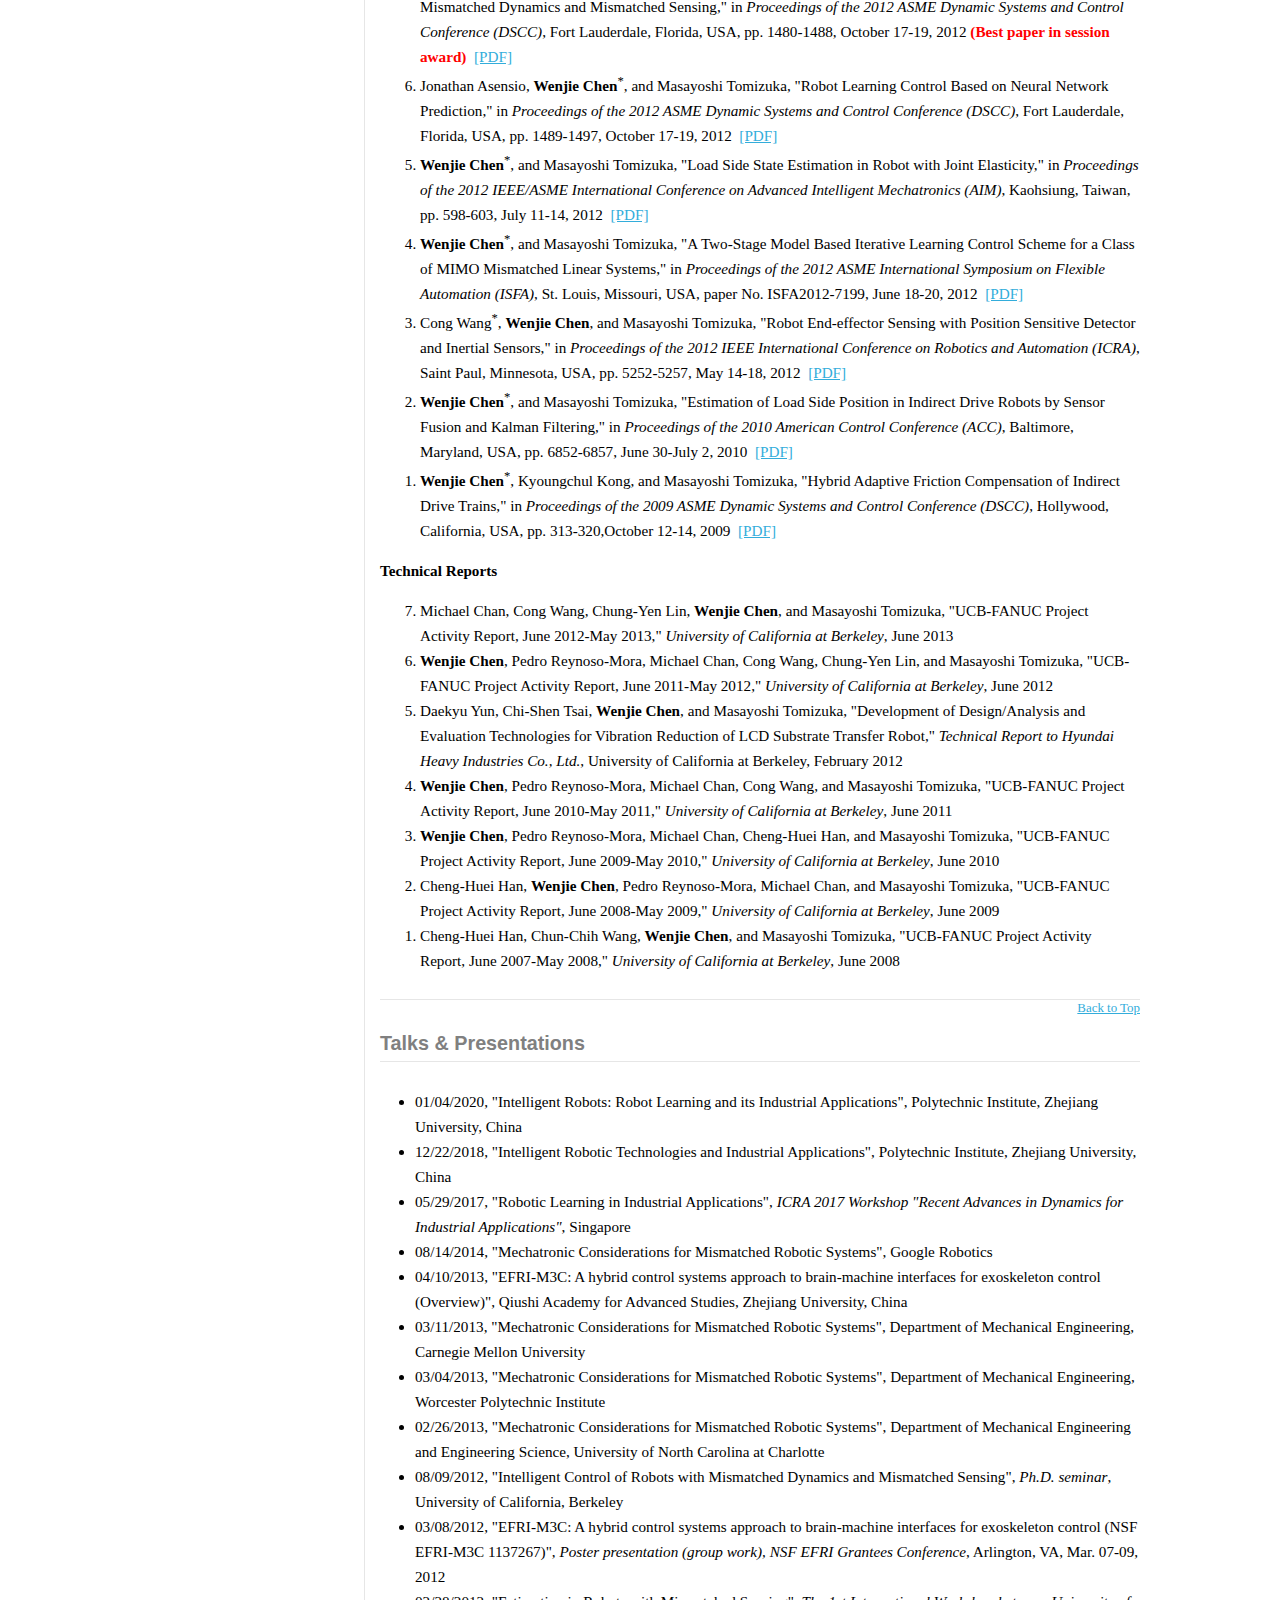
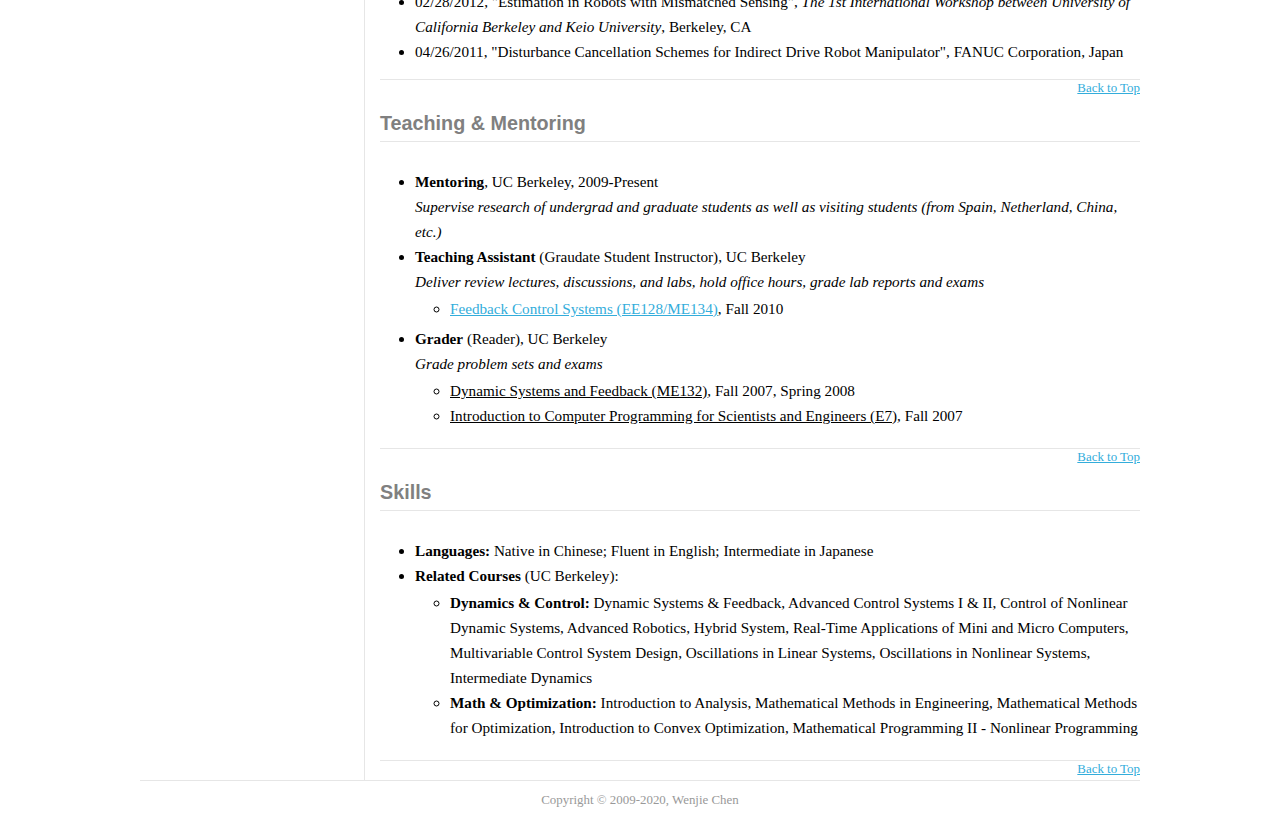
==== commit a451e65c: "Update index.html" ====
--- a/index.html
+++ b/index.html
@@ -46,7 +46,7 @@
 		</div>
  		
  		<div class="left">
-			<p><img src="images/wjchen.jpg" border="none" width="150" alt="" /></a></p>
+			<p><img src="981BDBC8-B2D4-4CB3-8E4B-D23D0E03258B.jpeg" border="none" width="150" alt="" /></a></p>
 			<p><b><big>Chen, Wenjie</big></b>&nbsp; &nbsp; Ph.D.<br>
 			Curriculum Vitae [<a href="cv/CV-CWJ.pdf" target="new">PDF</a>, <a href="cv/CV-CWJ_CN.pdf" target="new">中文</a>]</p>
 		  <p style="text-align: left;">Director（所长）<br>
@@ -58,7 +58,7 @@
 		     <br>Adjunct Associate Professor<br>
 		  	<a href="http://zjui.intl.zju.edu.cn/" target="new">ZJU-UIUC Institute</a><br>
 		  	<a href="http://www.zju.edu.cn/" target="new">Zhejiang University</a><br></p>
-			<p style="text-align: left;">Email: wjchen AT berkeley.edu</p>
+			<p style="text-align: left;">Email: shizhu AT midea.com</p>
 			<br>
 			<p style="text-align: center;"><font size="1">Last updated on October 18, 2020</font></p>						
 
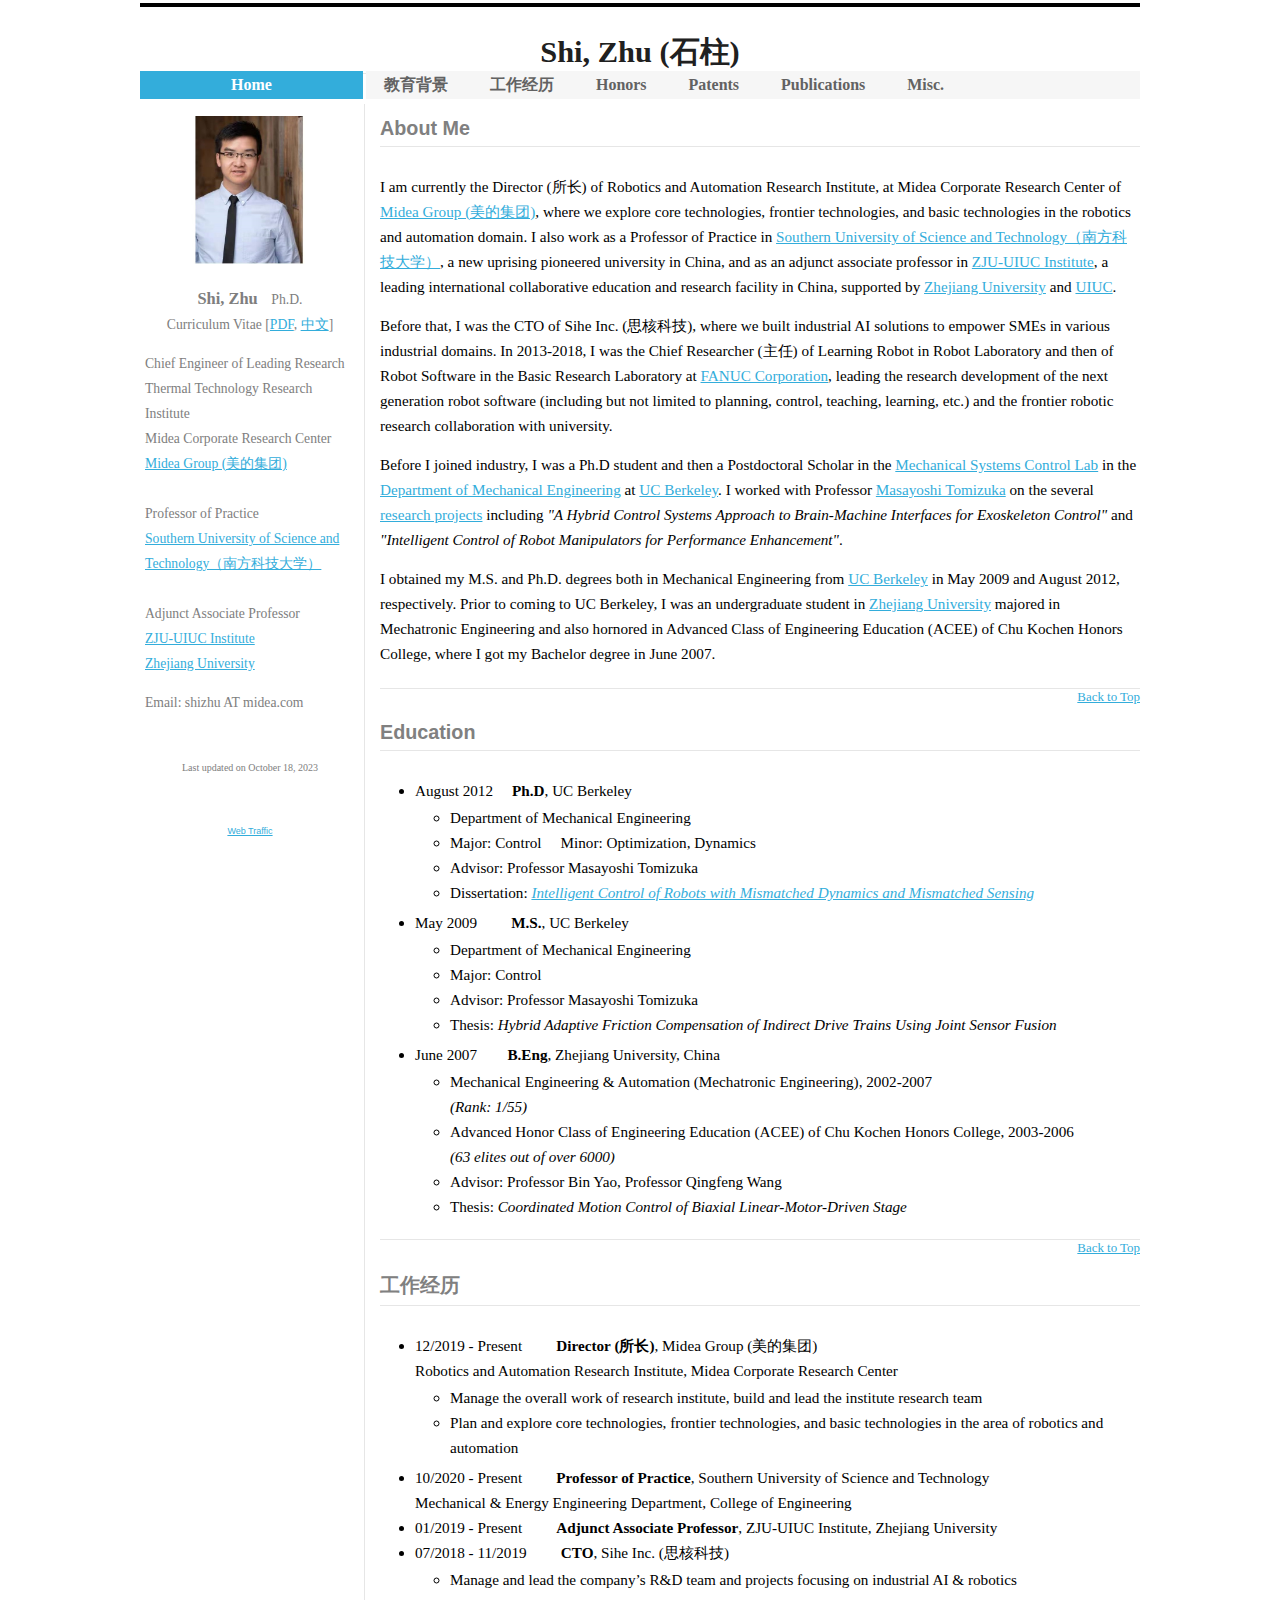
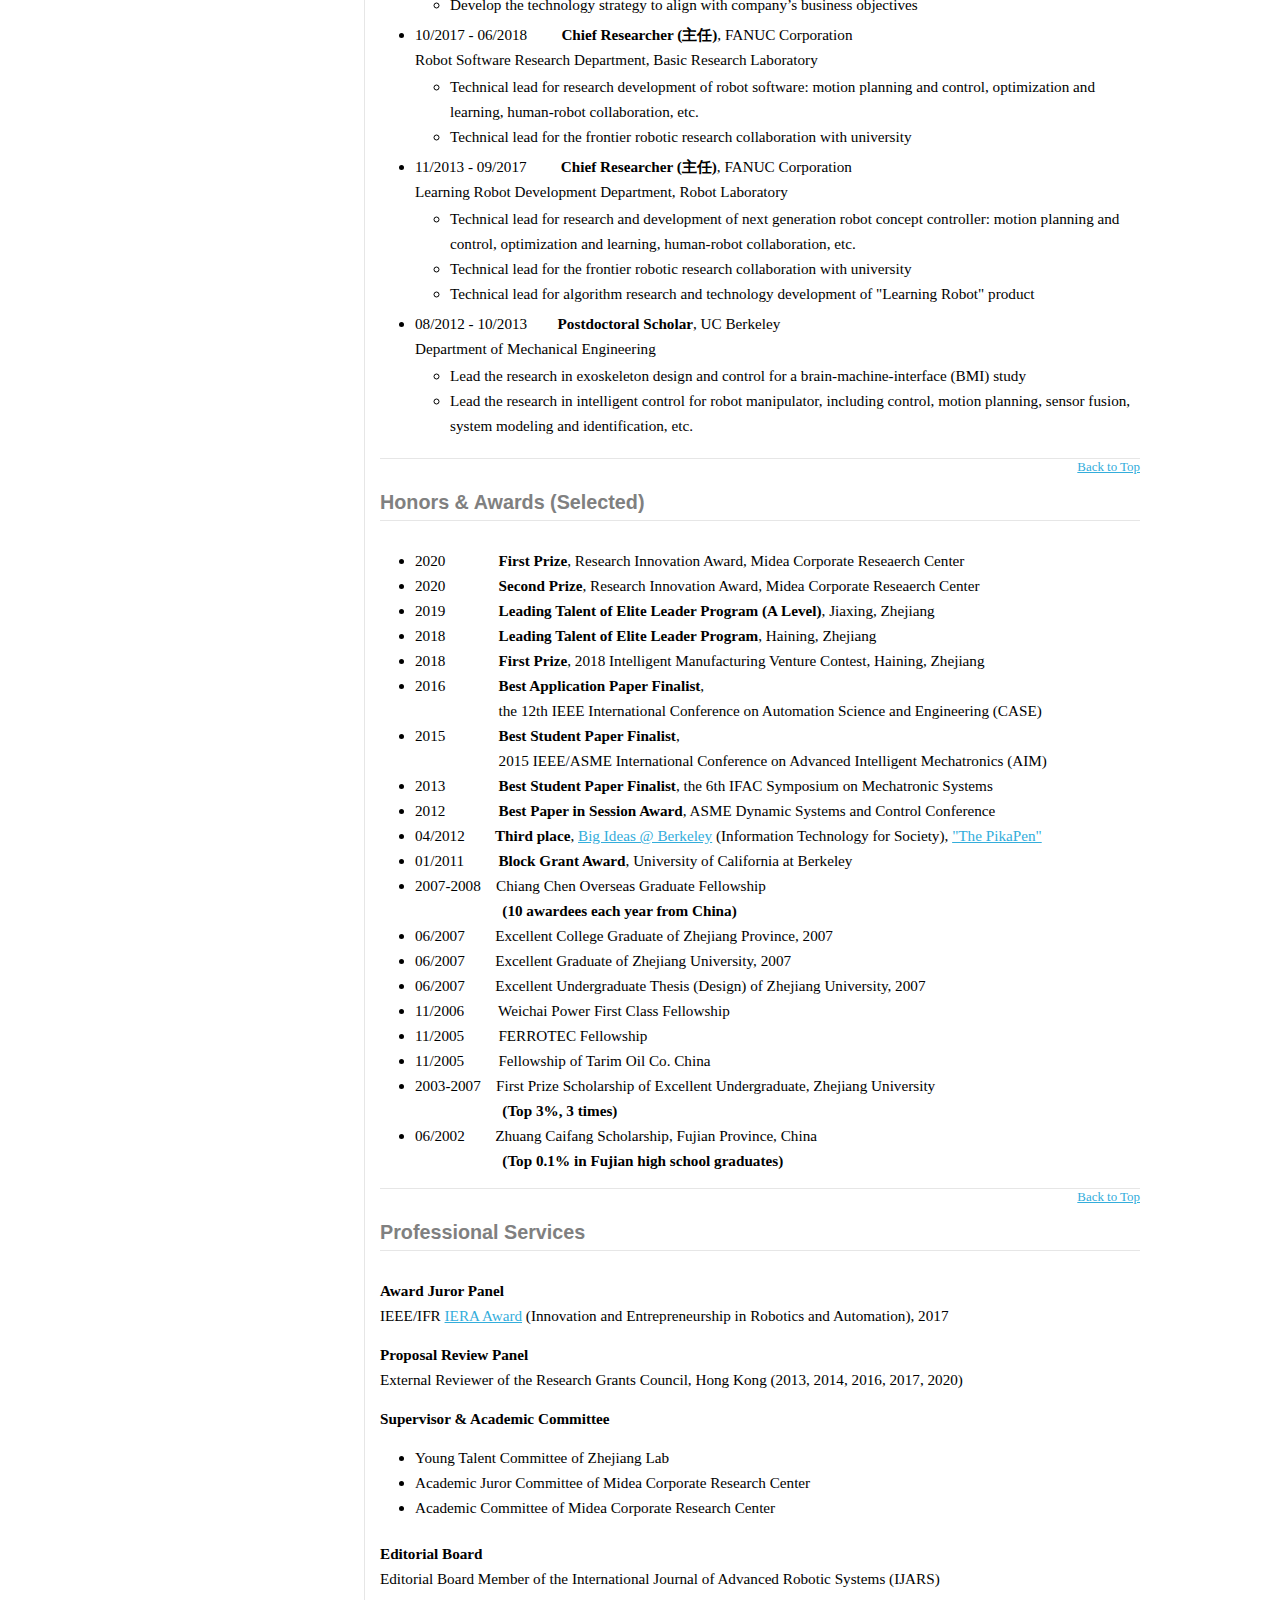
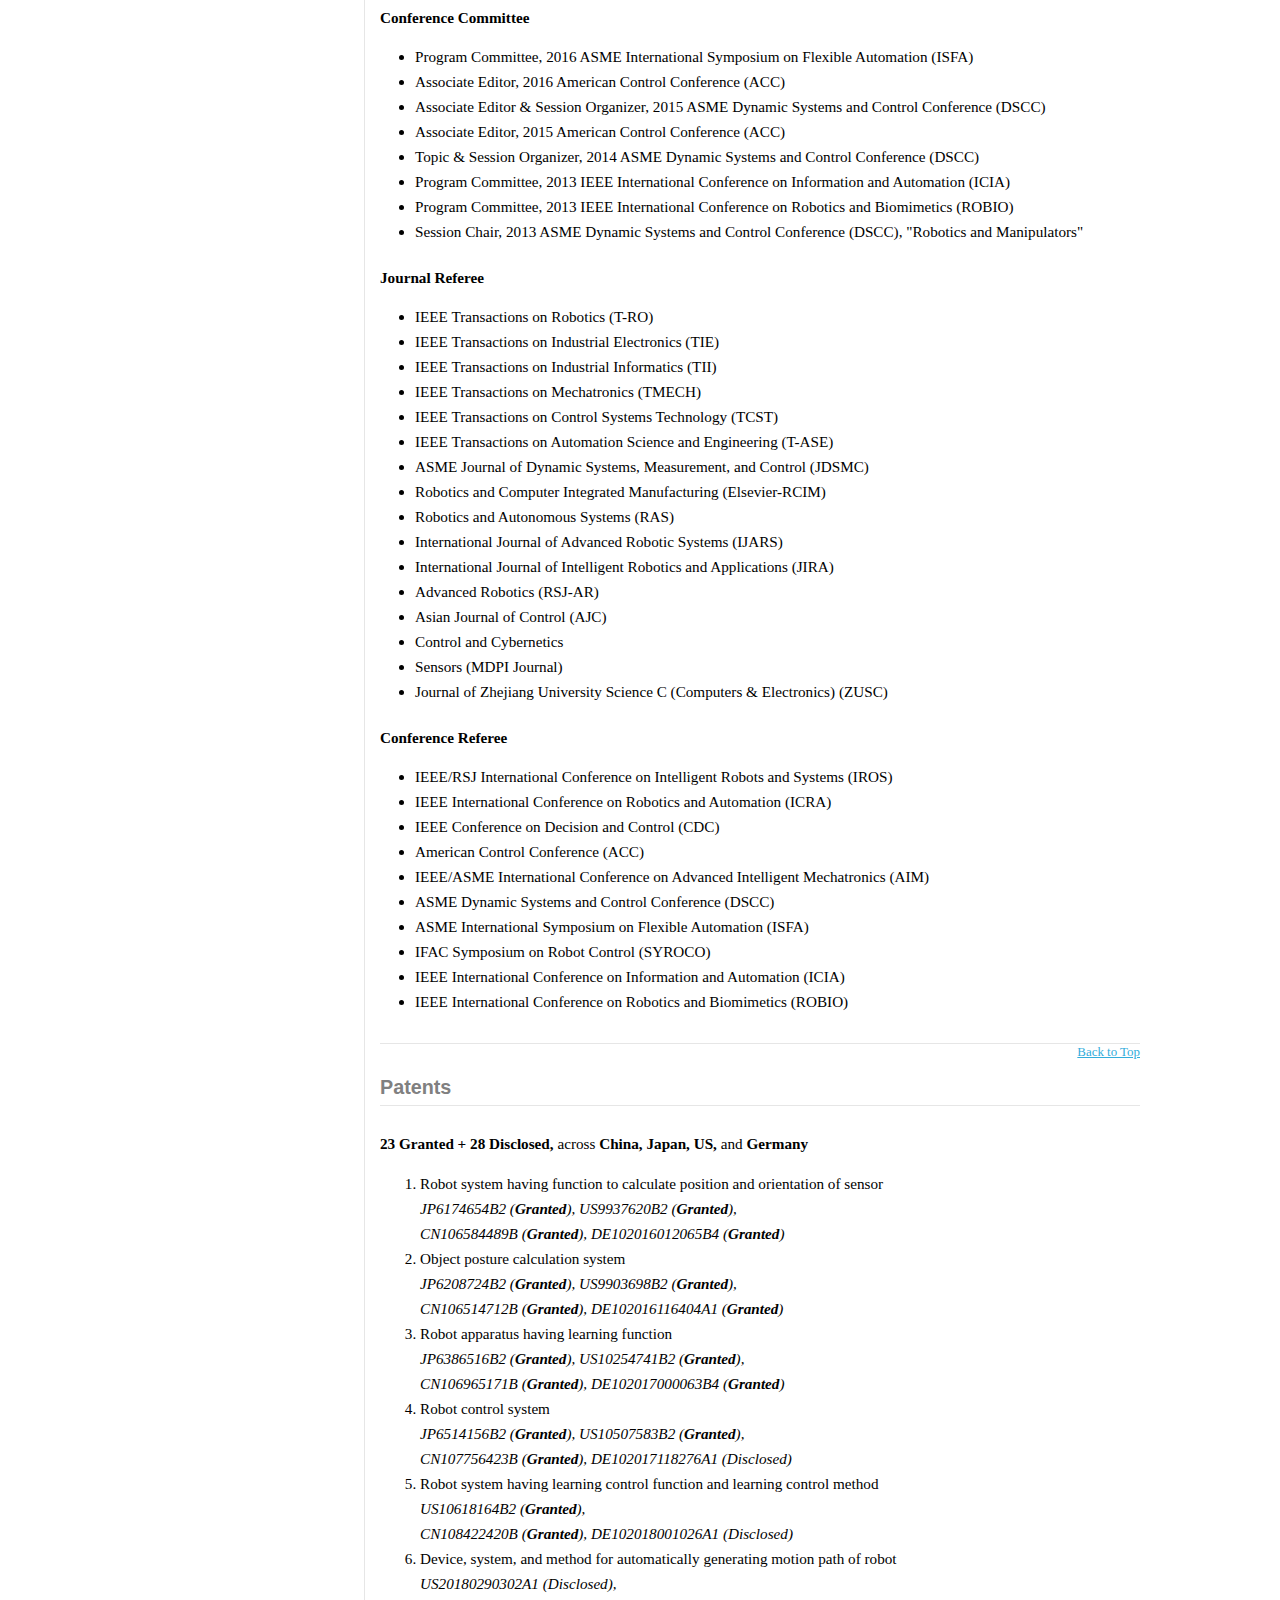
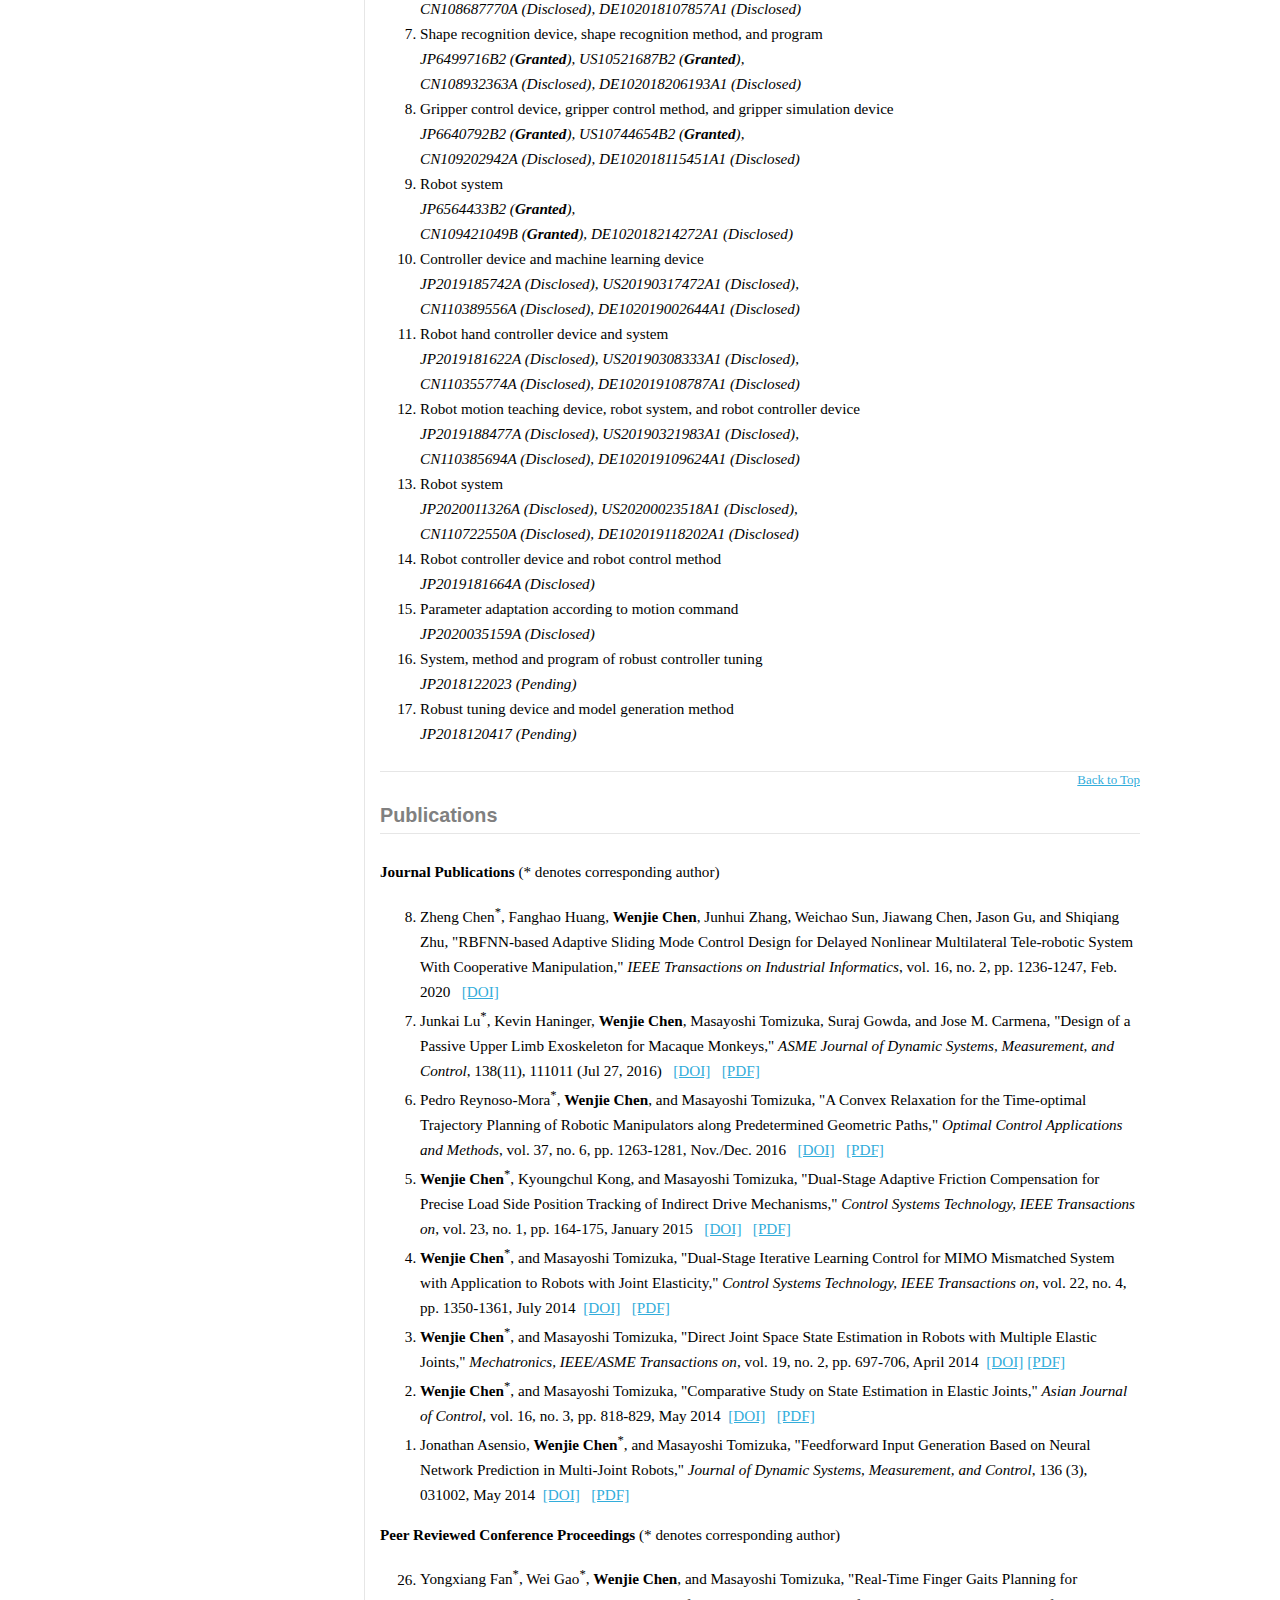
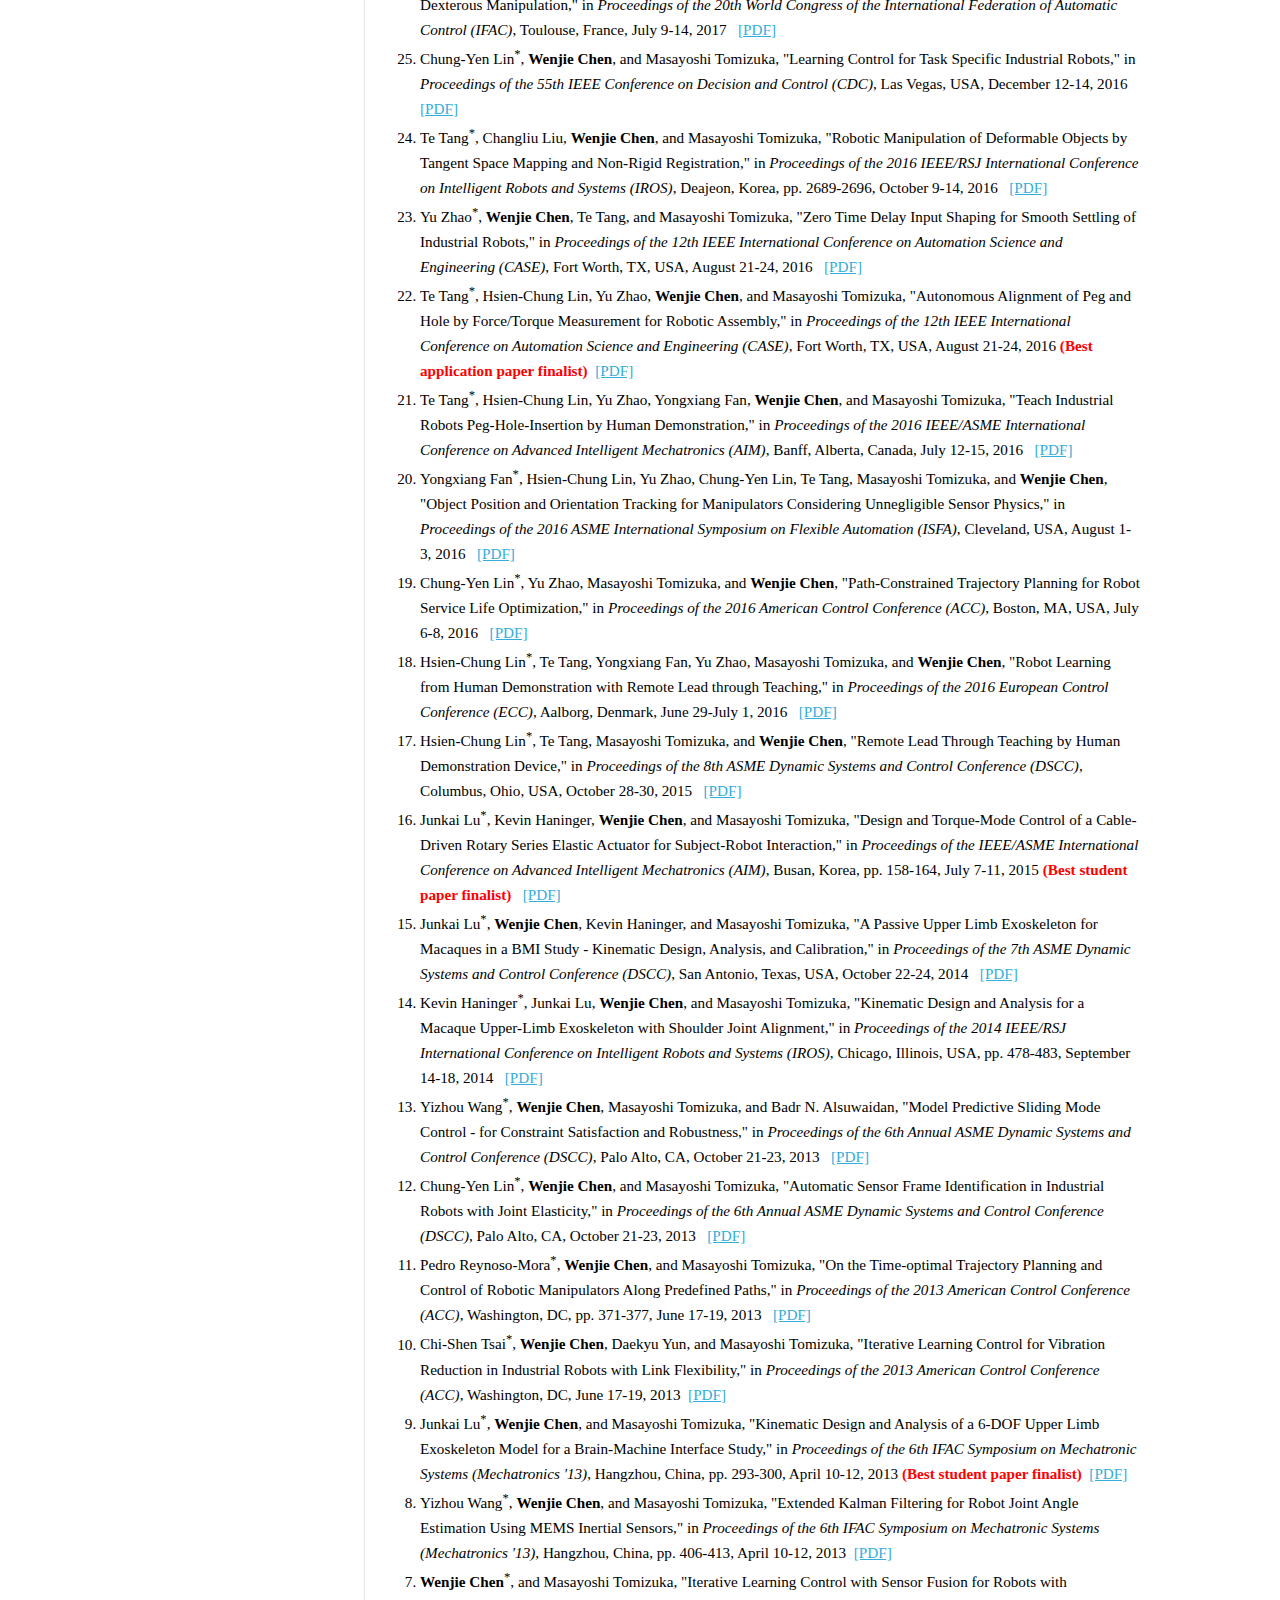
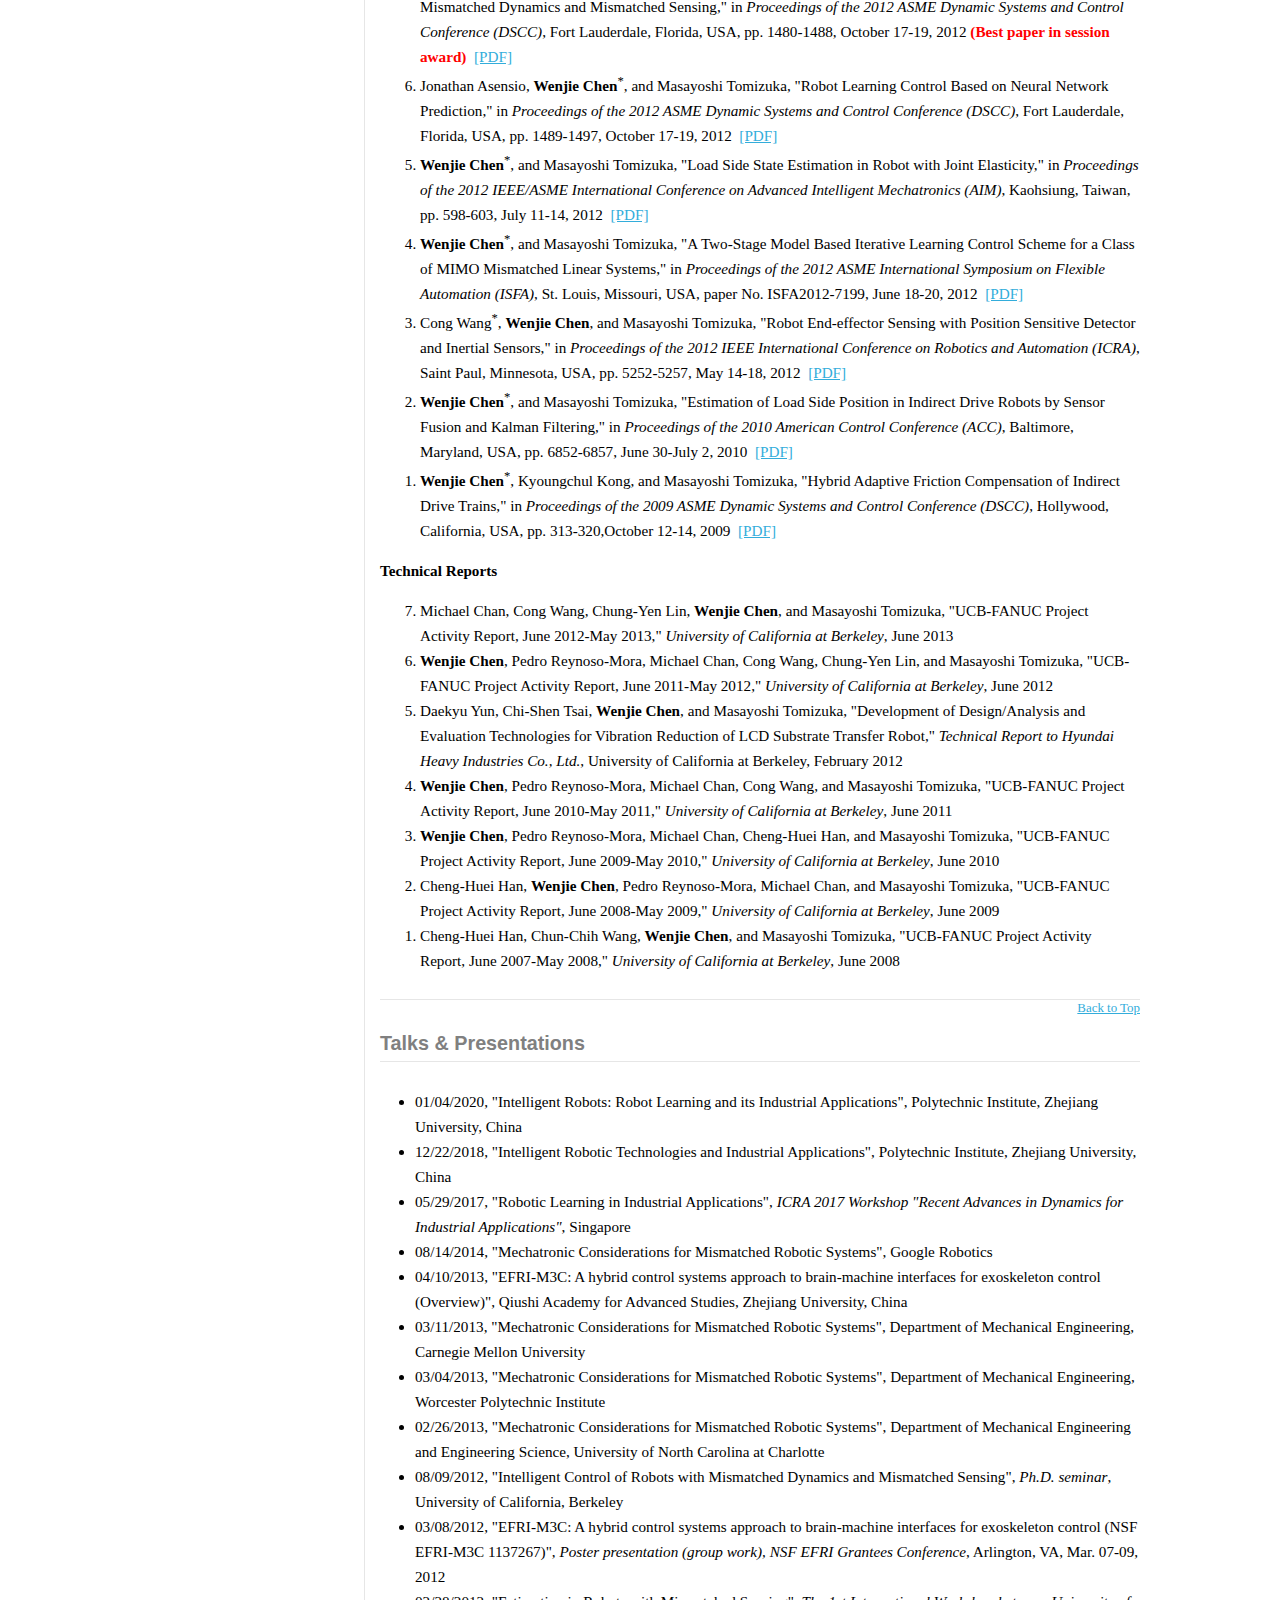
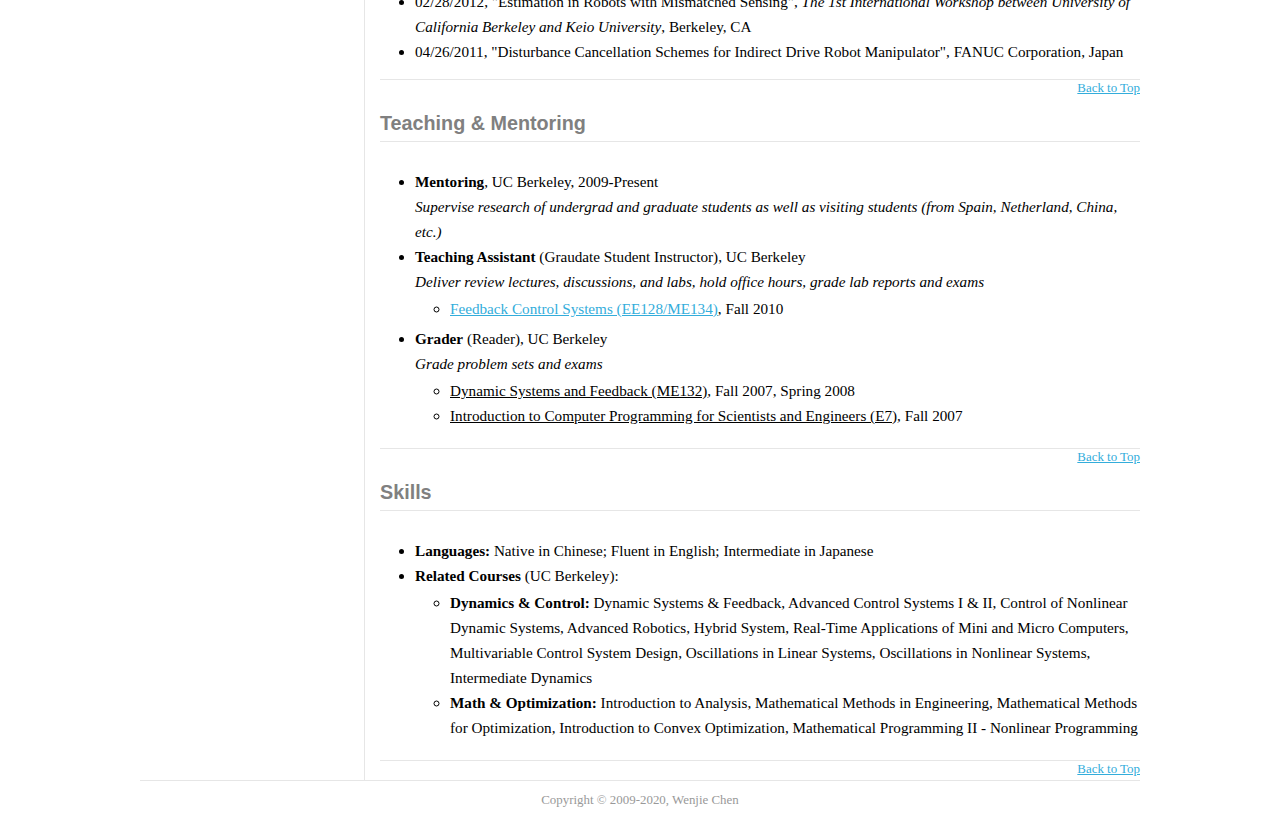
==== commit efed14e3: "Update index.html" ====
--- a/index.html
+++ b/index.html
@@ -46,11 +46,11 @@
 		</div>
  		
  		<div class="left">
-			<p><img src="981BDBC8-B2D4-4CB3-8E4B-D23D0E03258B.jpeg" border="none" width="150" alt="" /></a></p>
-			<p><b><big>Chen, Wenjie</big></b>&nbsp; &nbsp; Ph.D.<br>
+			<p><img src="ZhuShiHeadshot.jpg" border="none" width="150" alt="" /></a></p>
+			<p><b><big>Shi, Zhu</big></b>&nbsp; &nbsp; Ph.D.<br>
 			Curriculum Vitae [<a href="cv/CV-CWJ.pdf" target="new">PDF</a>, <a href="cv/CV-CWJ_CN.pdf" target="new">中文</a>]</p>
-		  <p style="text-align: left;">Director（所长）<br>
-		  	 Robotics and Automation Research Institute <br>
+		  <p style="text-align: left;">Chief Engineer of Leading Research<br>
+		  	 Thermal Technology Research Institute <br>
 		  	 Midea Corporate Research Center <br>
 		     <a href="https://www.midea.com/cn/" target="new">Midea Group (美的集团)</a><br>
 		     <br>Professor of Practice<br>
@@ -60,7 +60,7 @@
 		  	<a href="http://www.zju.edu.cn/" target="new">Zhejiang University</a><br></p>
 			<p style="text-align: left;">Email: shizhu AT midea.com</p>
 			<br>
-			<p style="text-align: center;"><font size="1">Last updated on October 18, 2020</font></p>						
+			<p style="text-align: center;"><font size="1">Last updated on October 18, 2023</font></p>						
 
 <!-- GoStats JavaScript Based Code -->
 <script type="text/javascript" src="http://gostats.com/js/counter.js"></script>
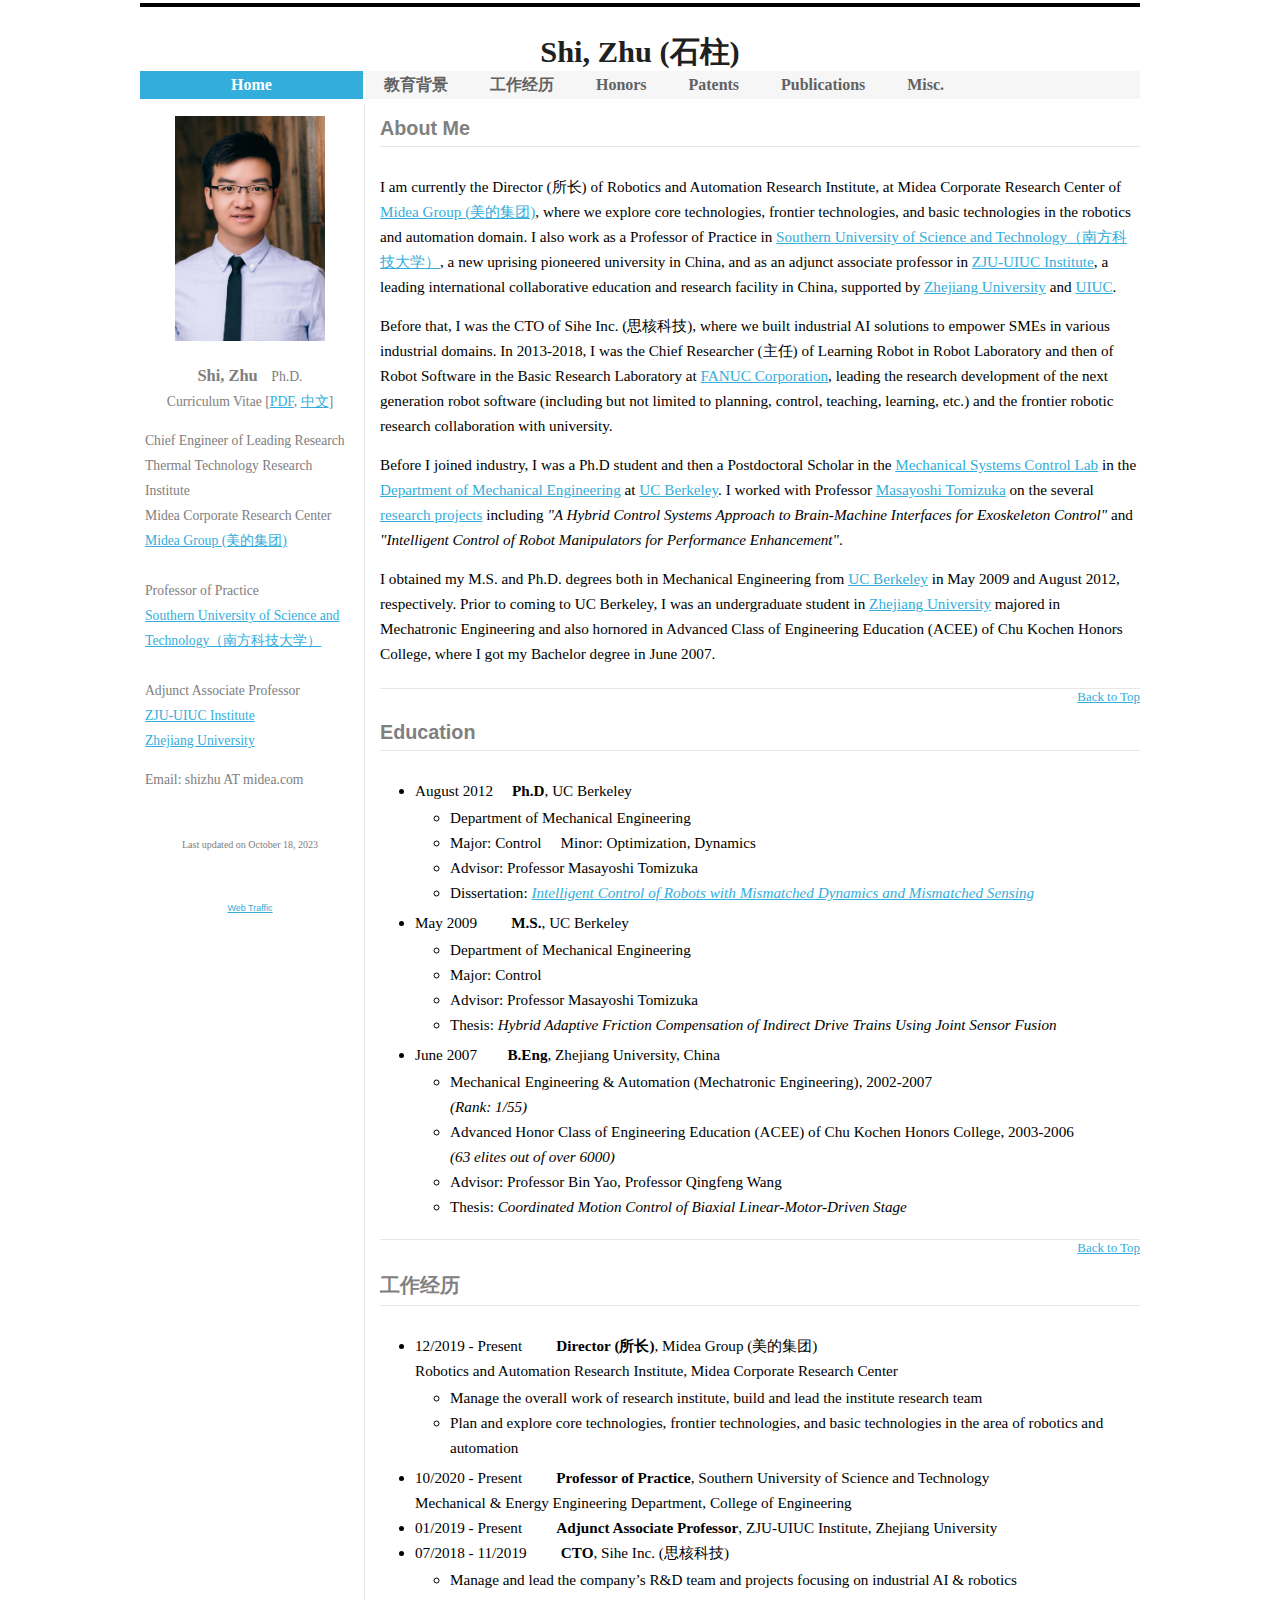
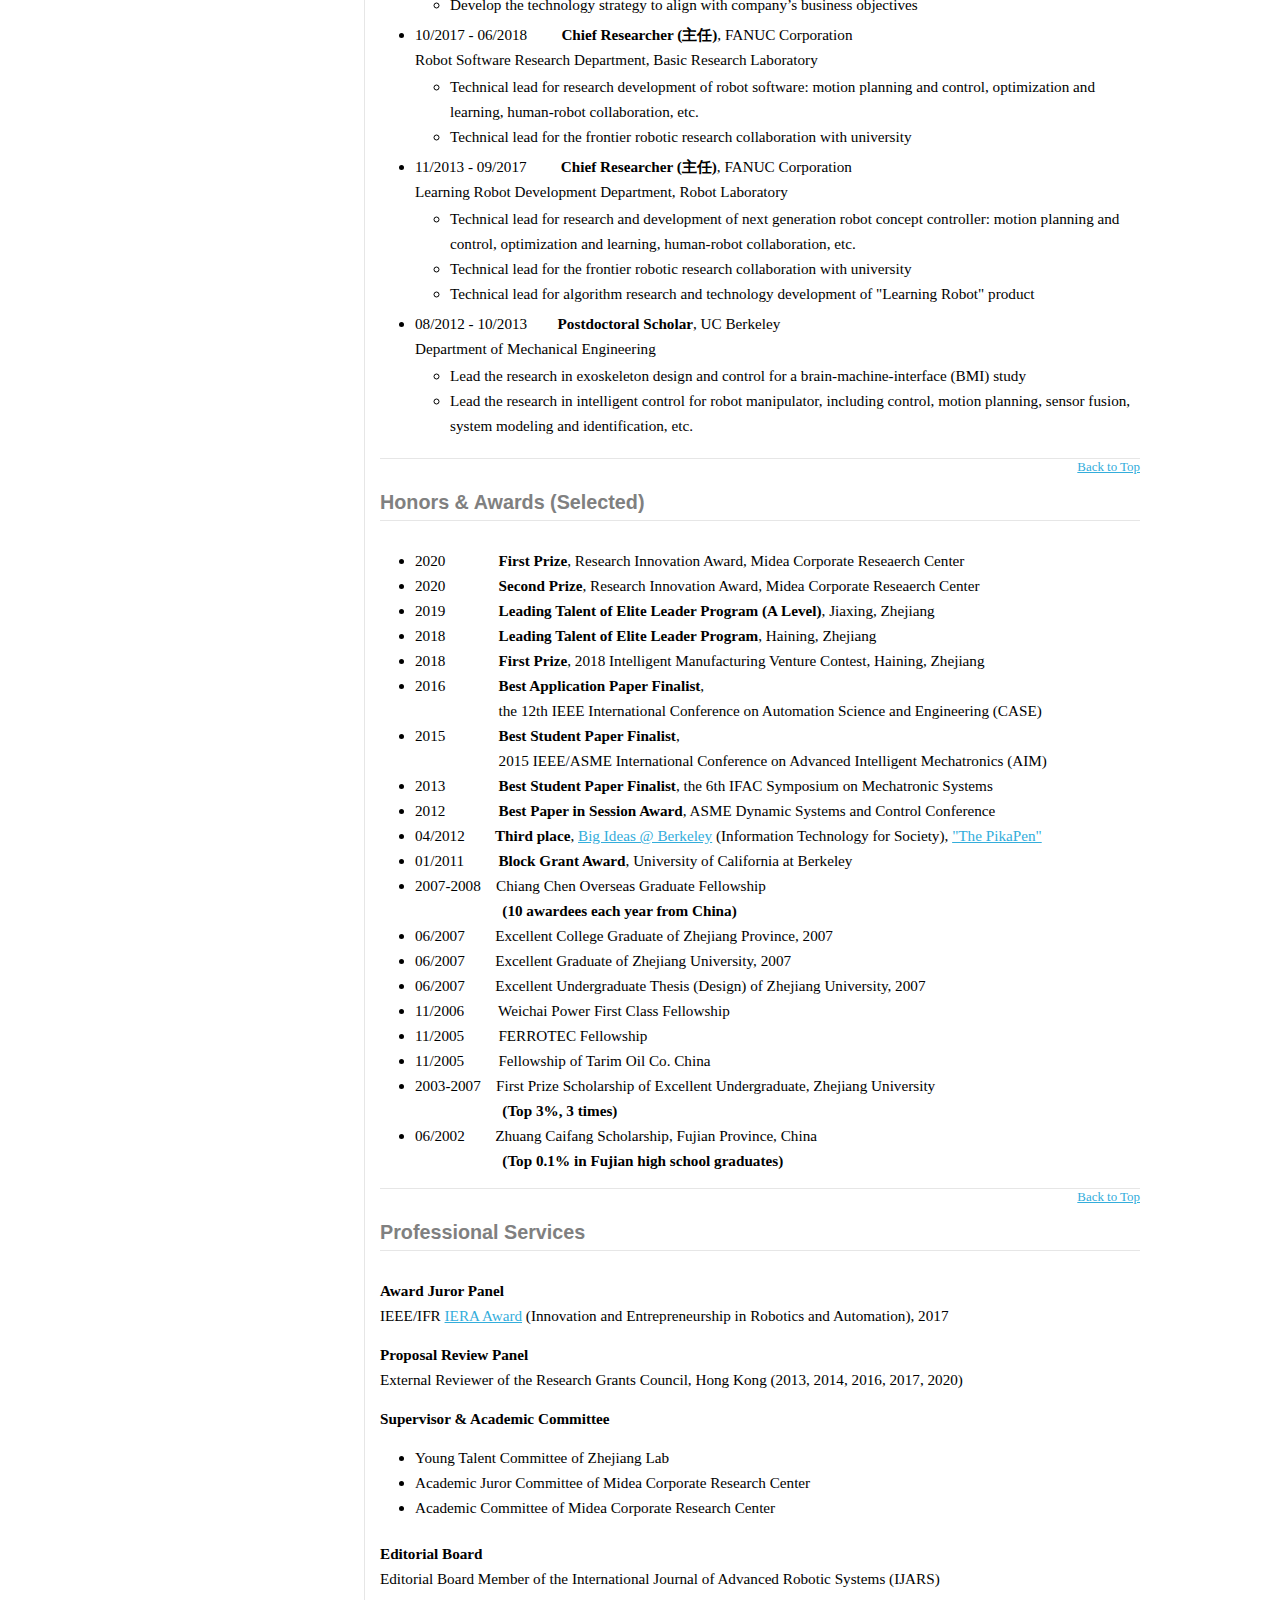
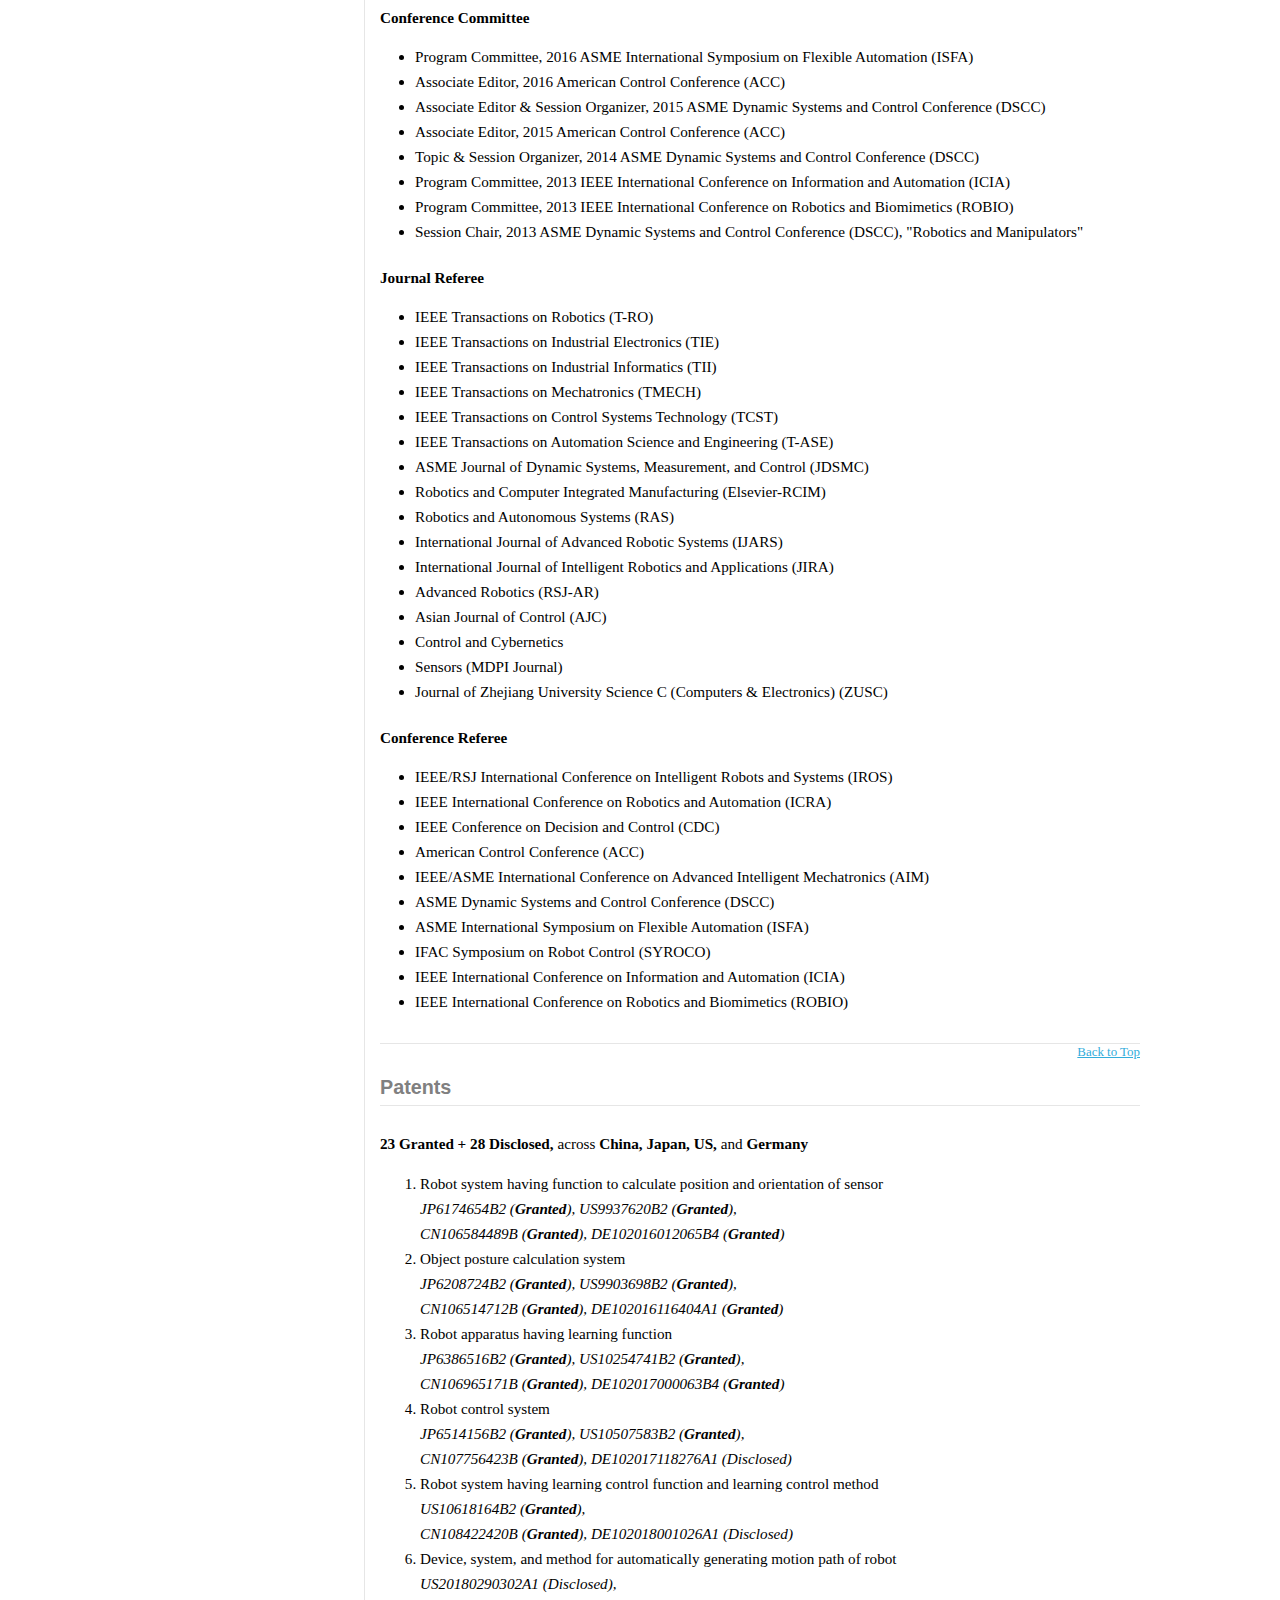
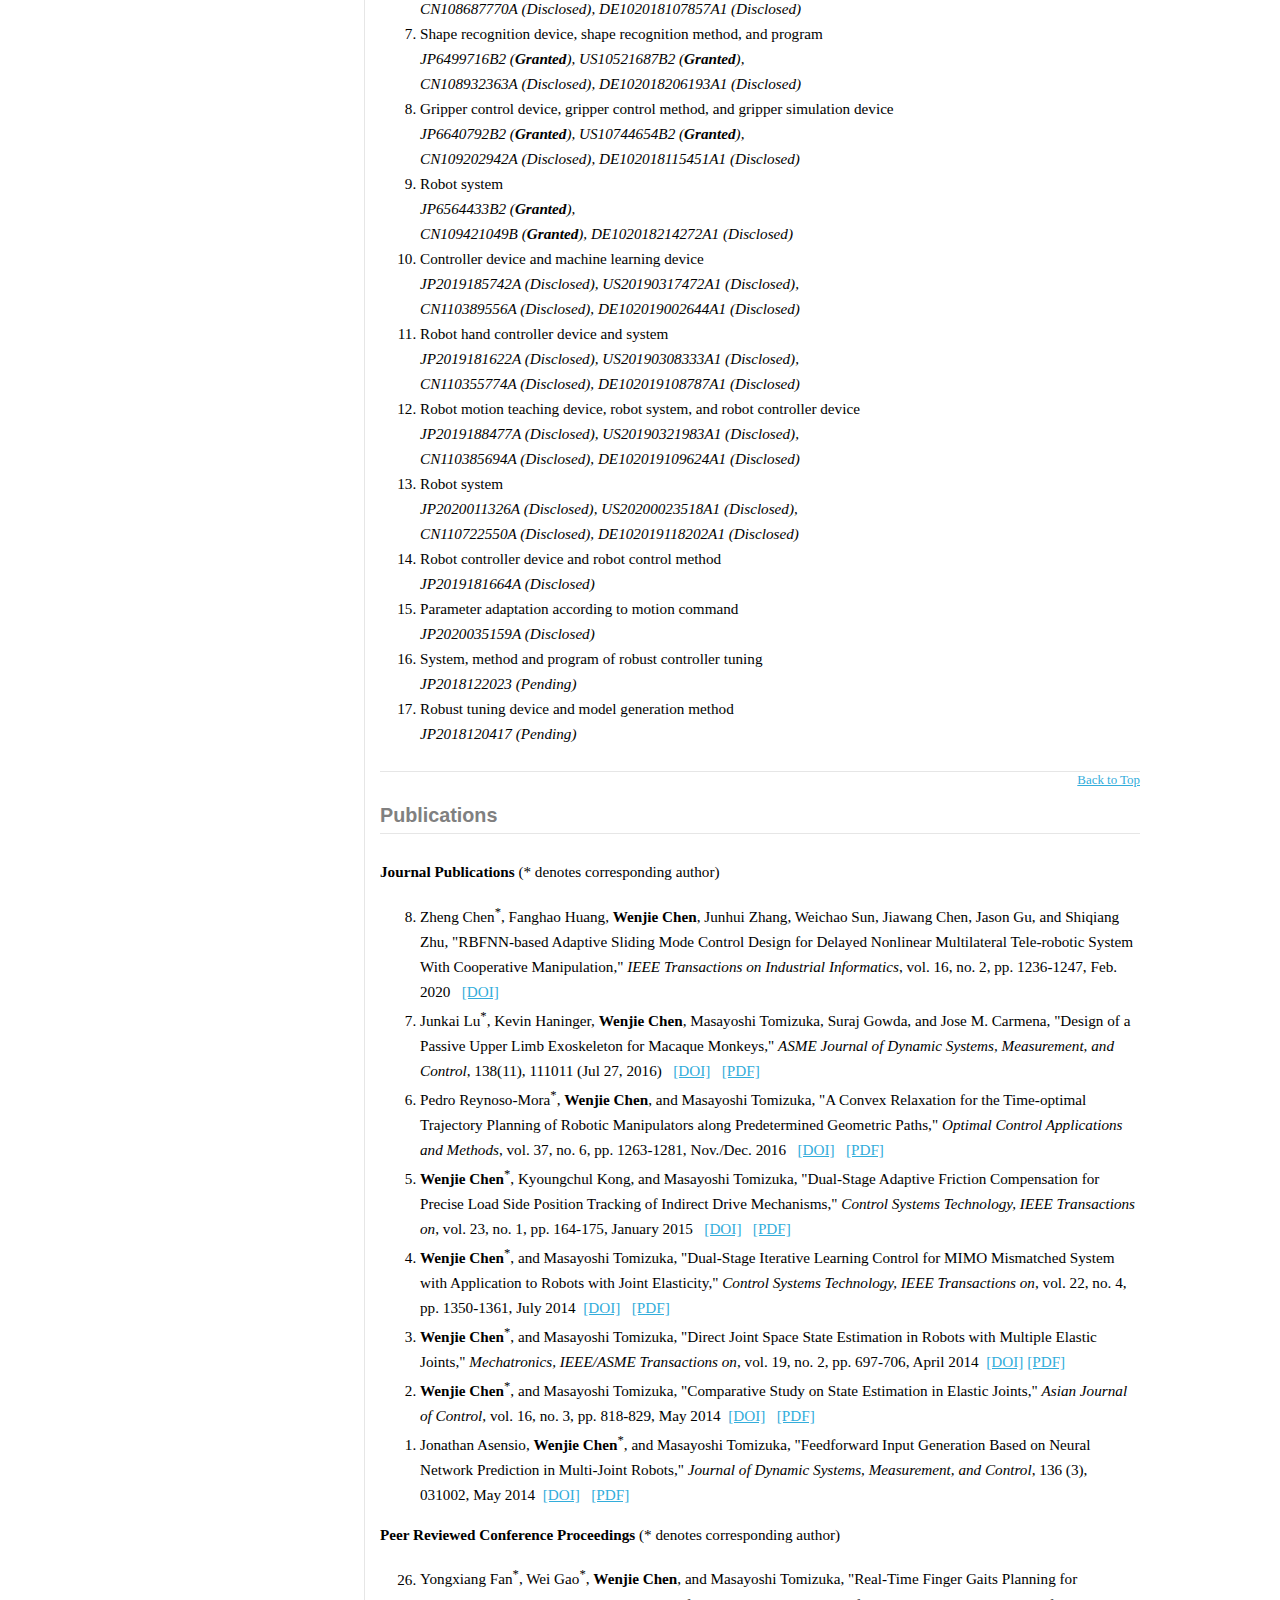
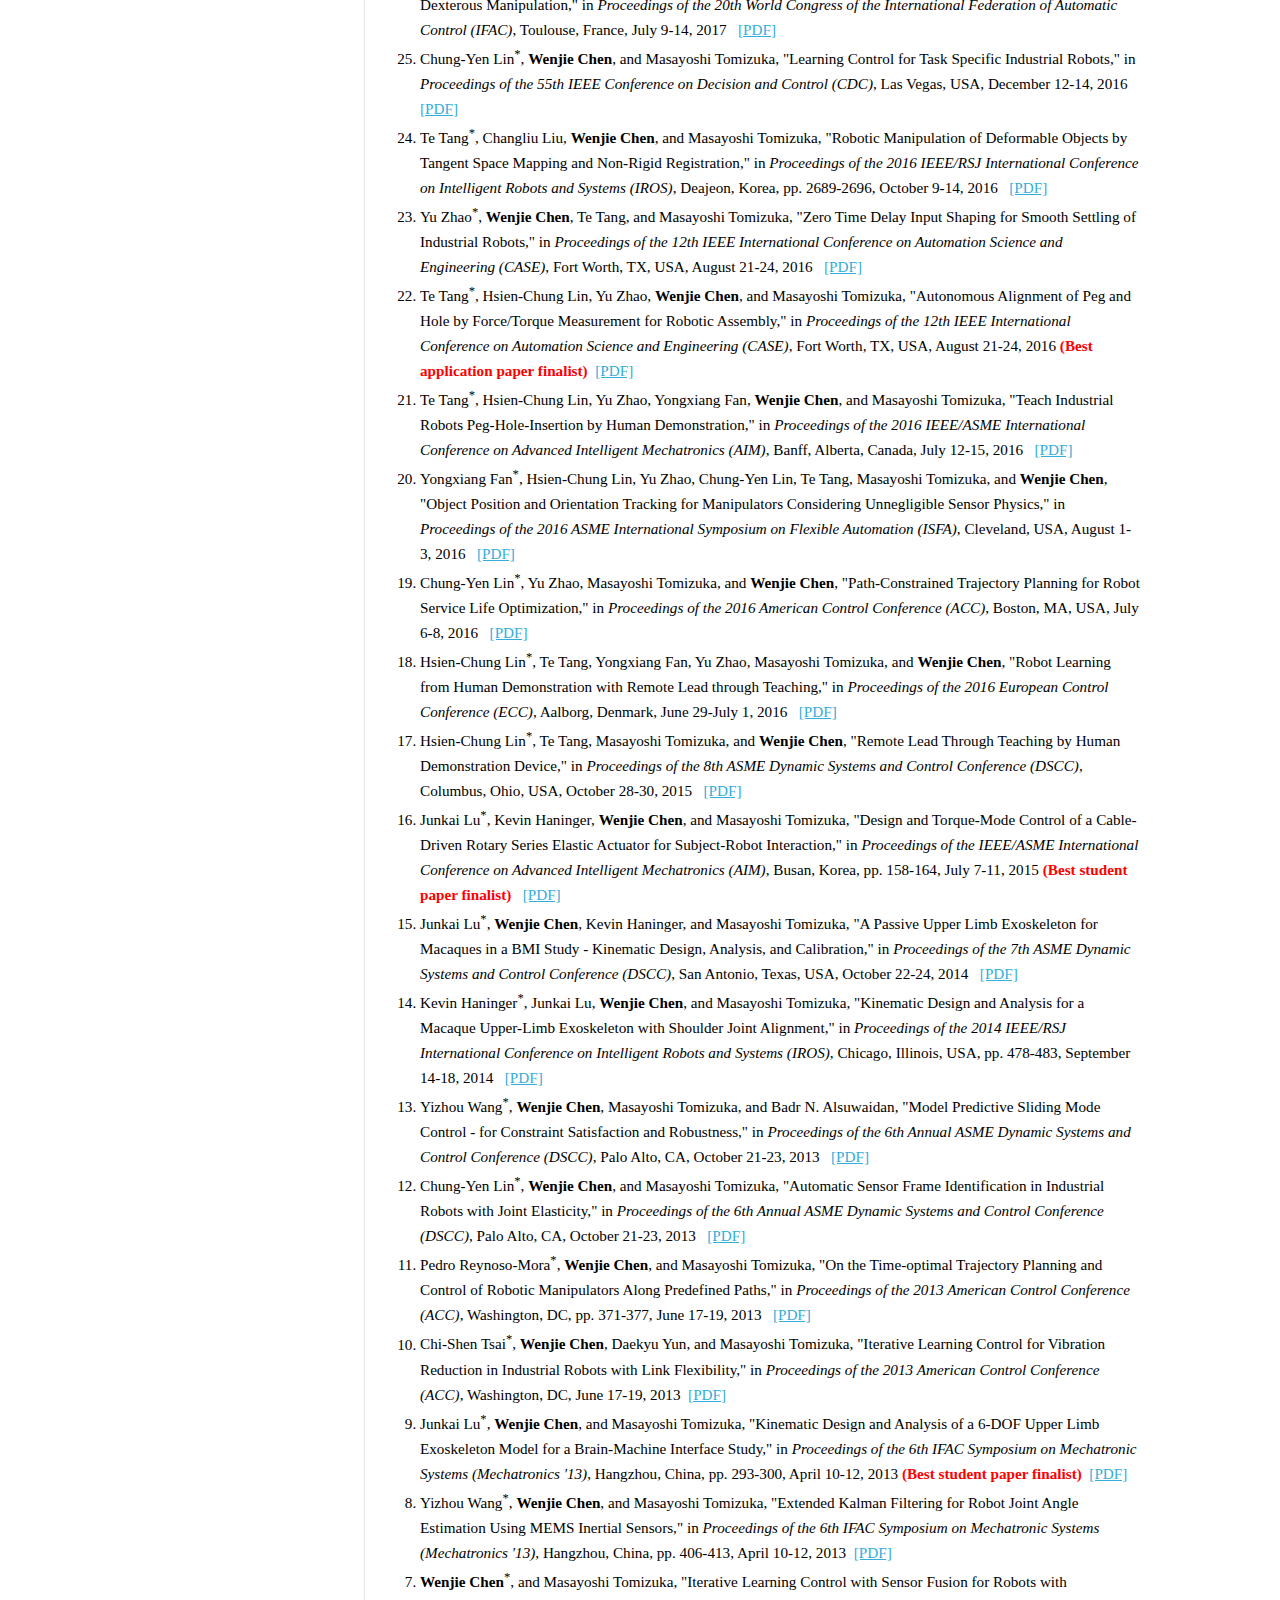
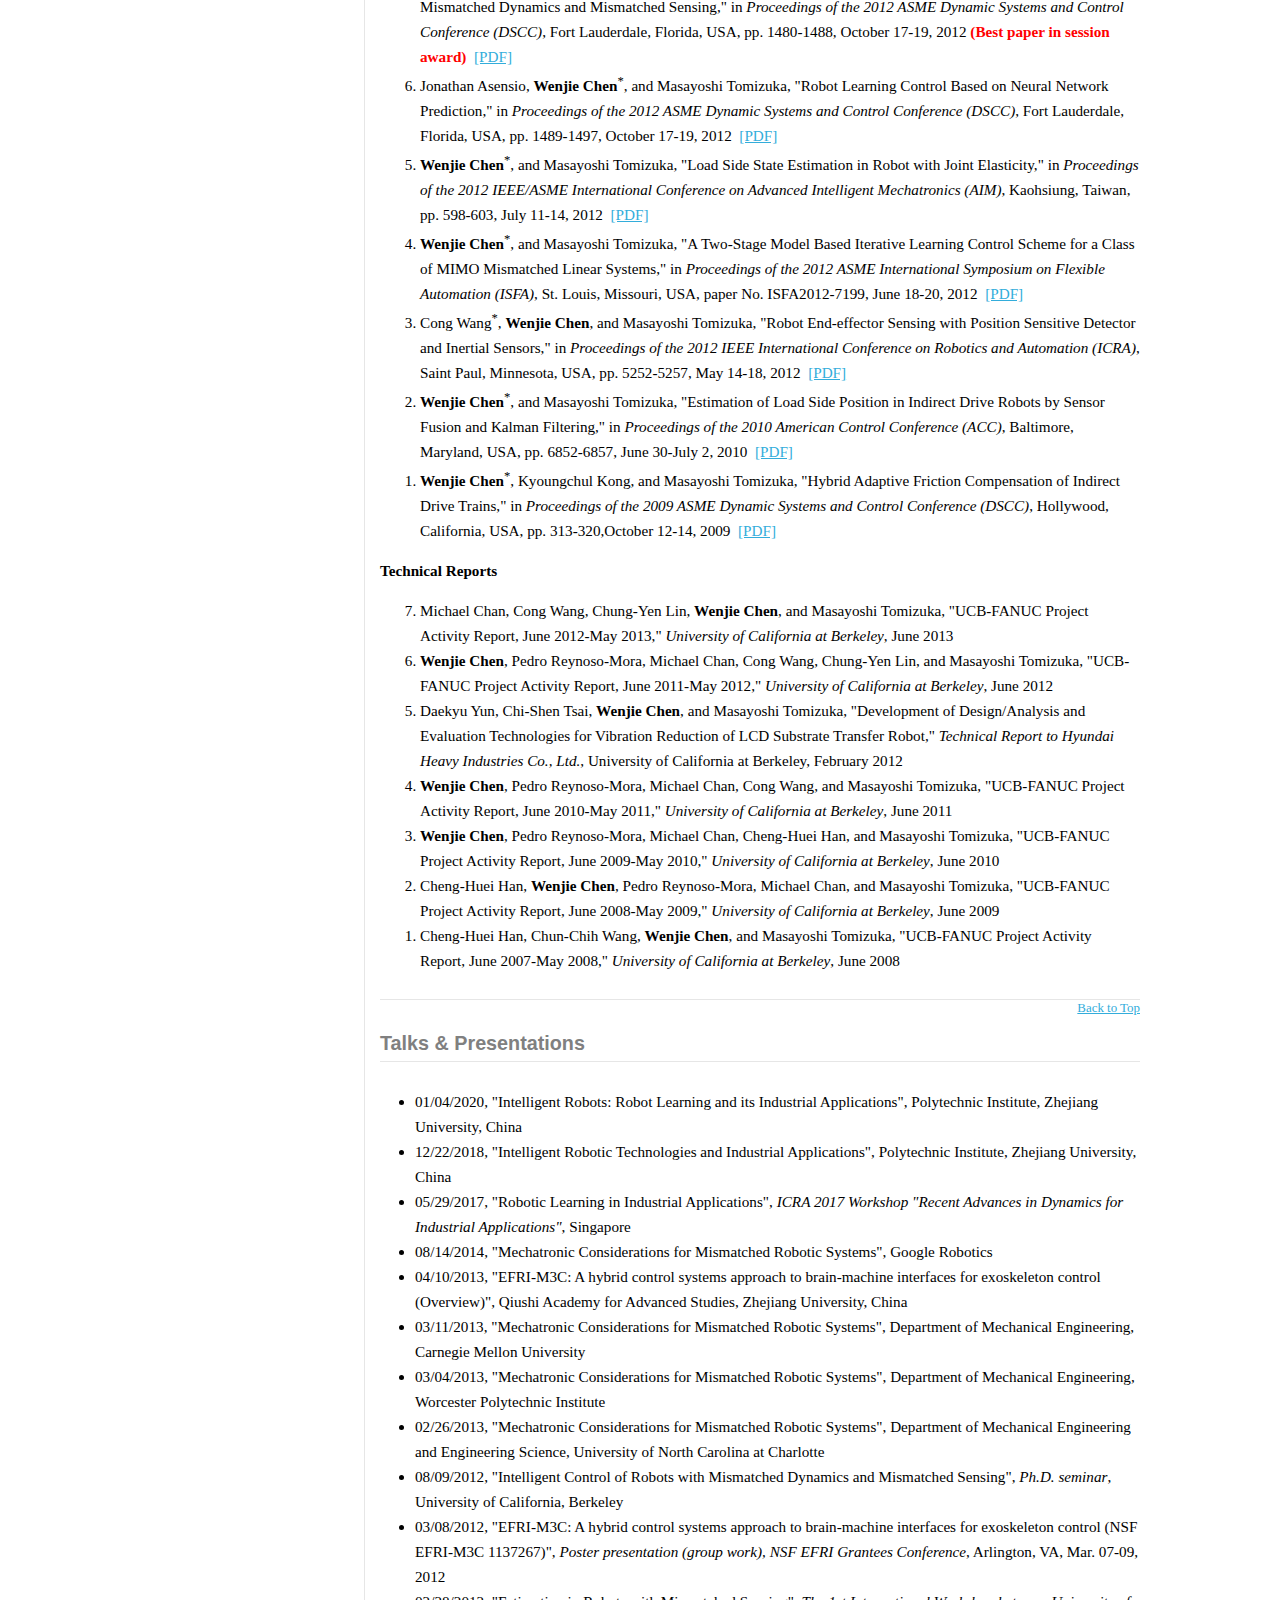
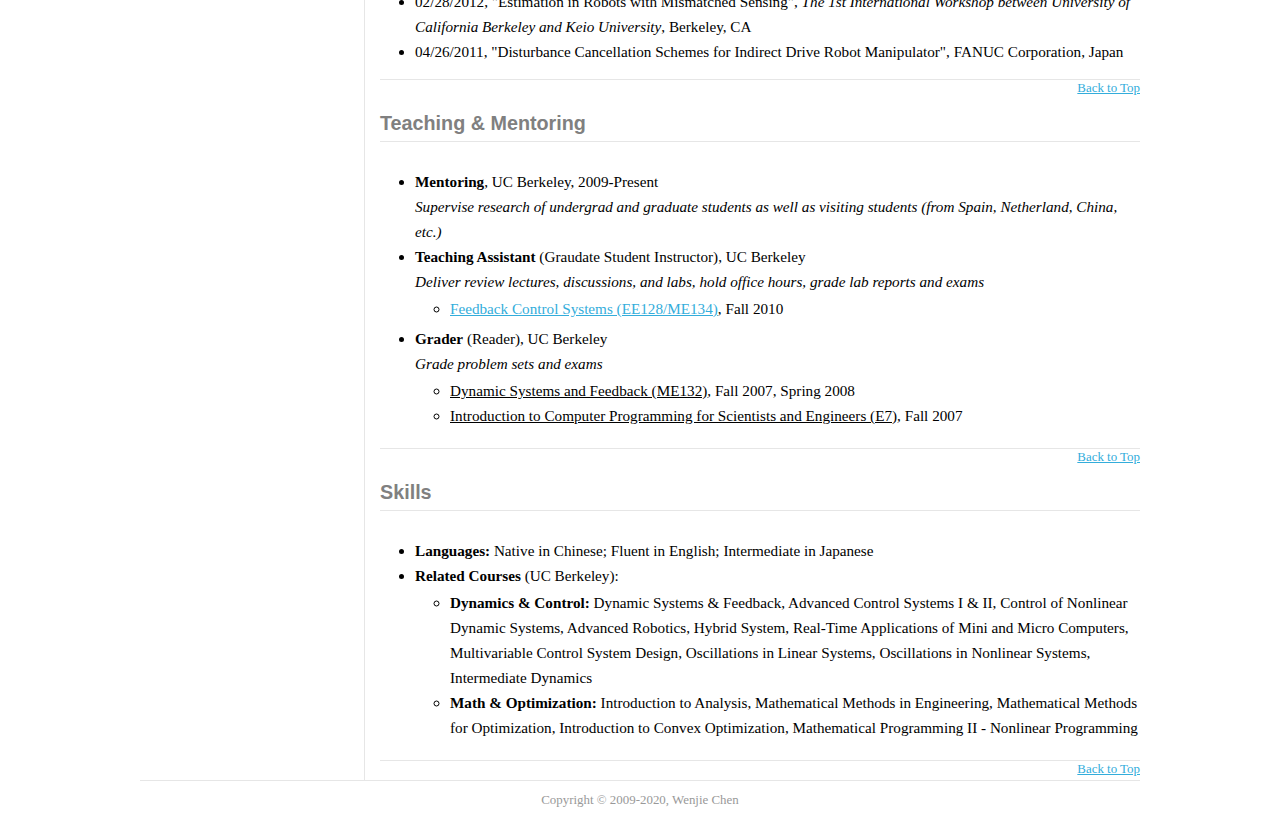
==== commit 6e41ab99: "Update index.html" ====
--- a/index.html
+++ b/index.html
@@ -46,7 +46,7 @@
 		</div>
  		
  		<div class="left">
-			<p><img src="ZhuShiHeadshot.jpg" border="none" width="150" alt="" /></a></p>
+			<p><img src="images/ZhuShiHeadShot1.jpg" border="none" width="150" alt="" /></a></p>
 			<p><b><big>Shi, Zhu</big></b>&nbsp; &nbsp; Ph.D.<br>
 			Curriculum Vitae [<a href="cv/CV-CWJ.pdf" target="new">PDF</a>, <a href="cv/CV-CWJ_CN.pdf" target="new">中文</a>]</p>
 		  <p style="text-align: left;">Chief Engineer of Leading Research<br>
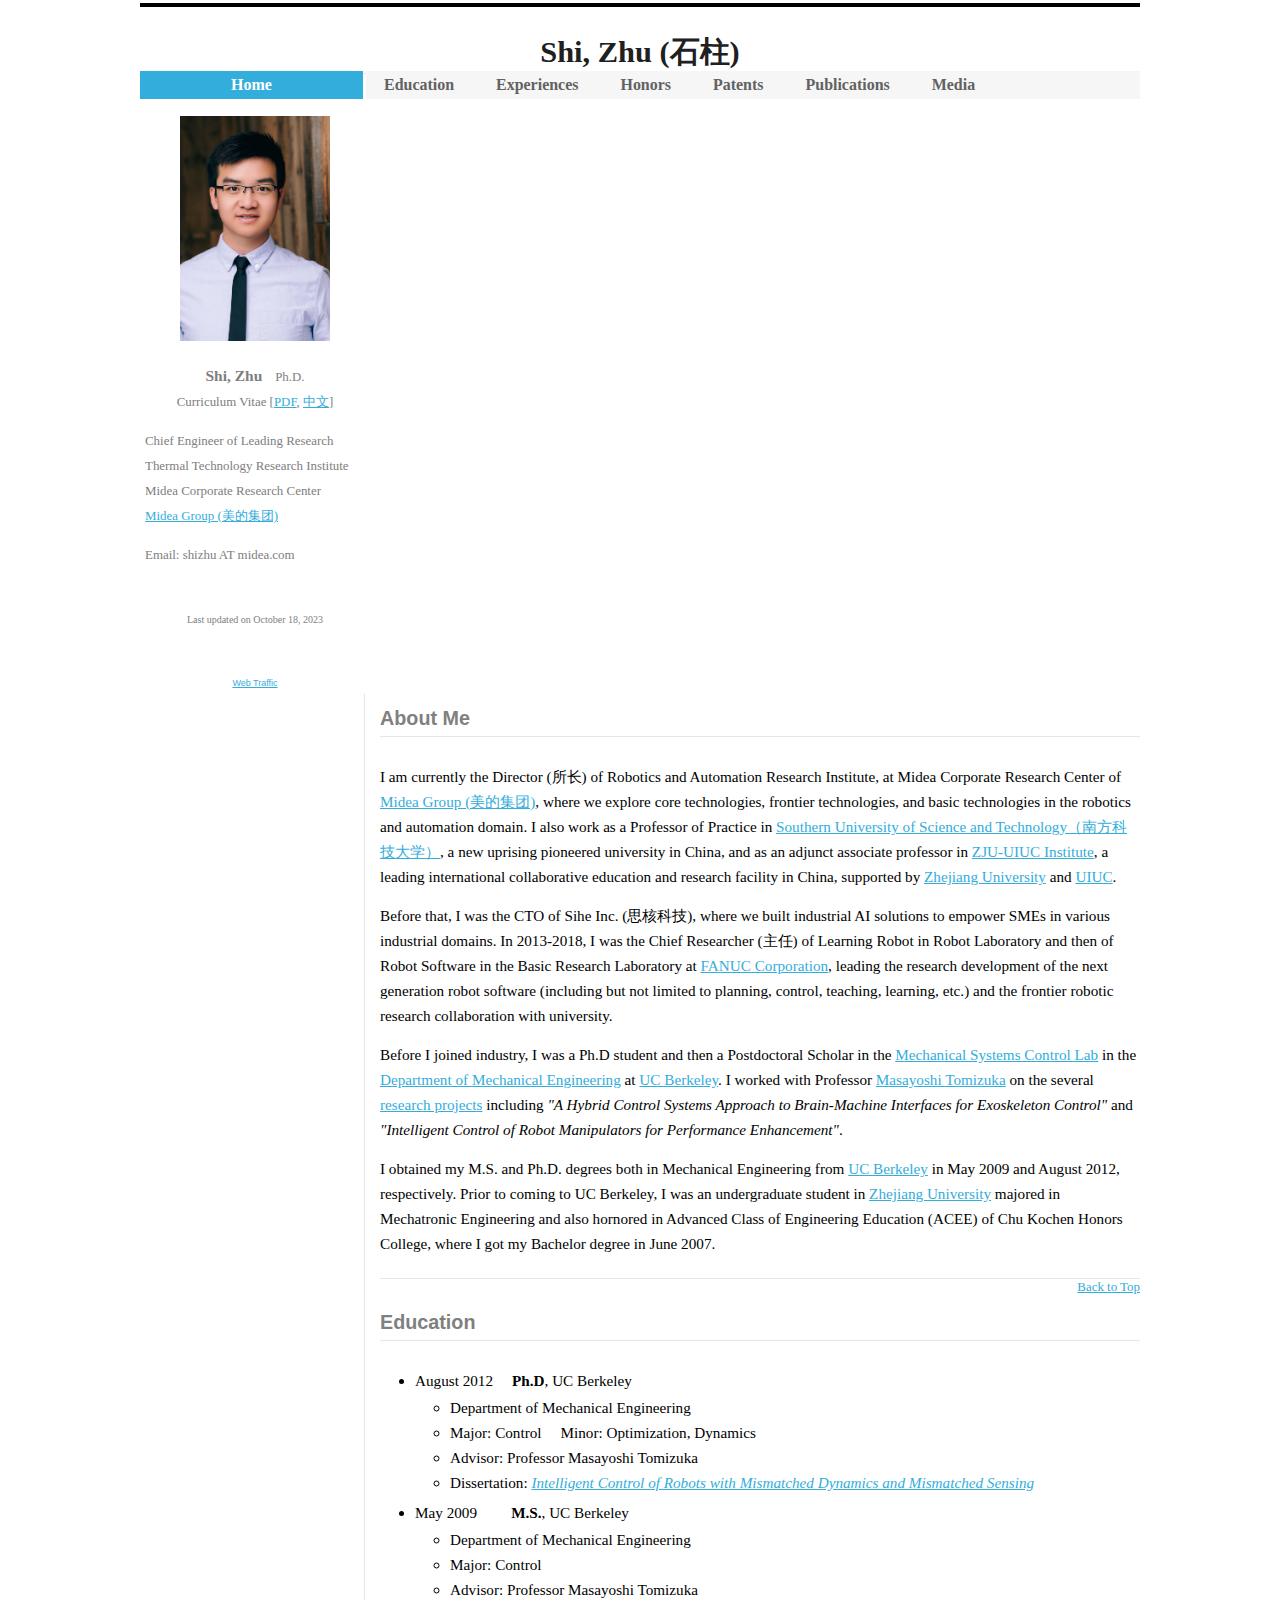
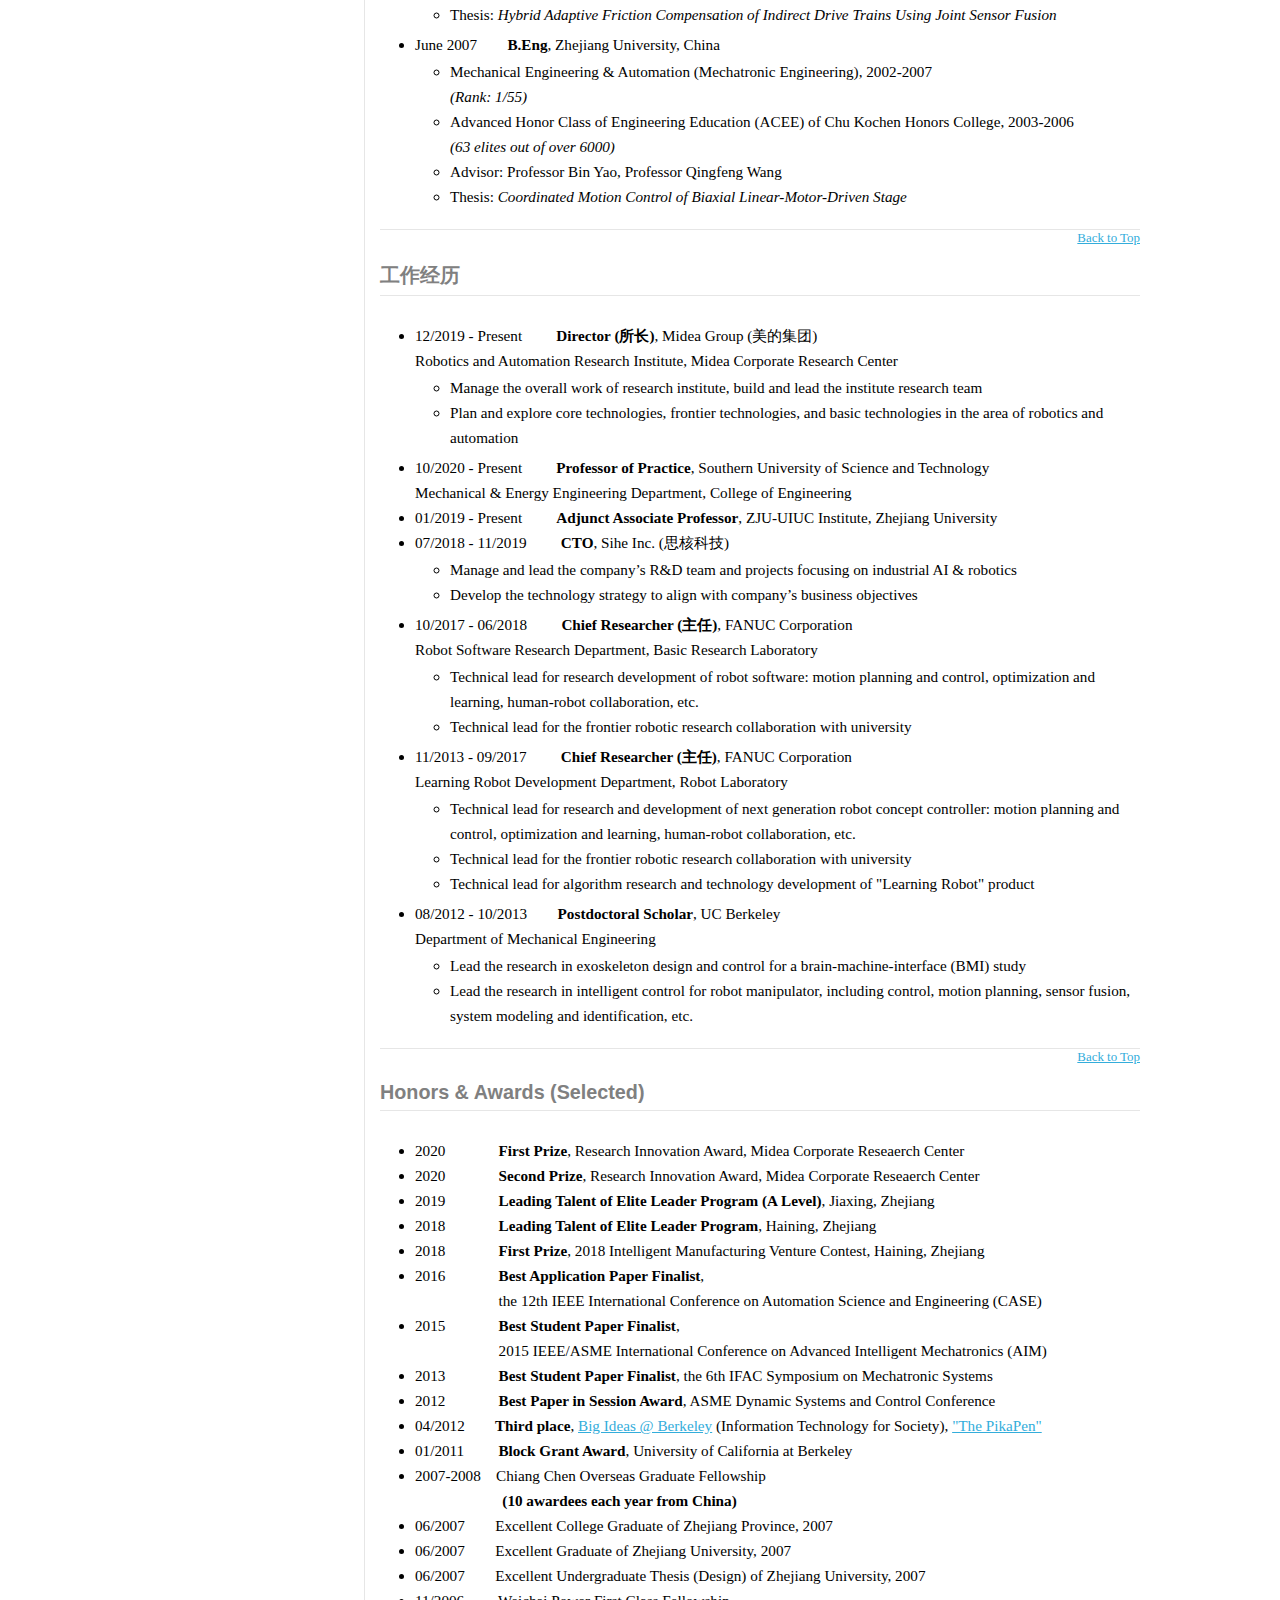
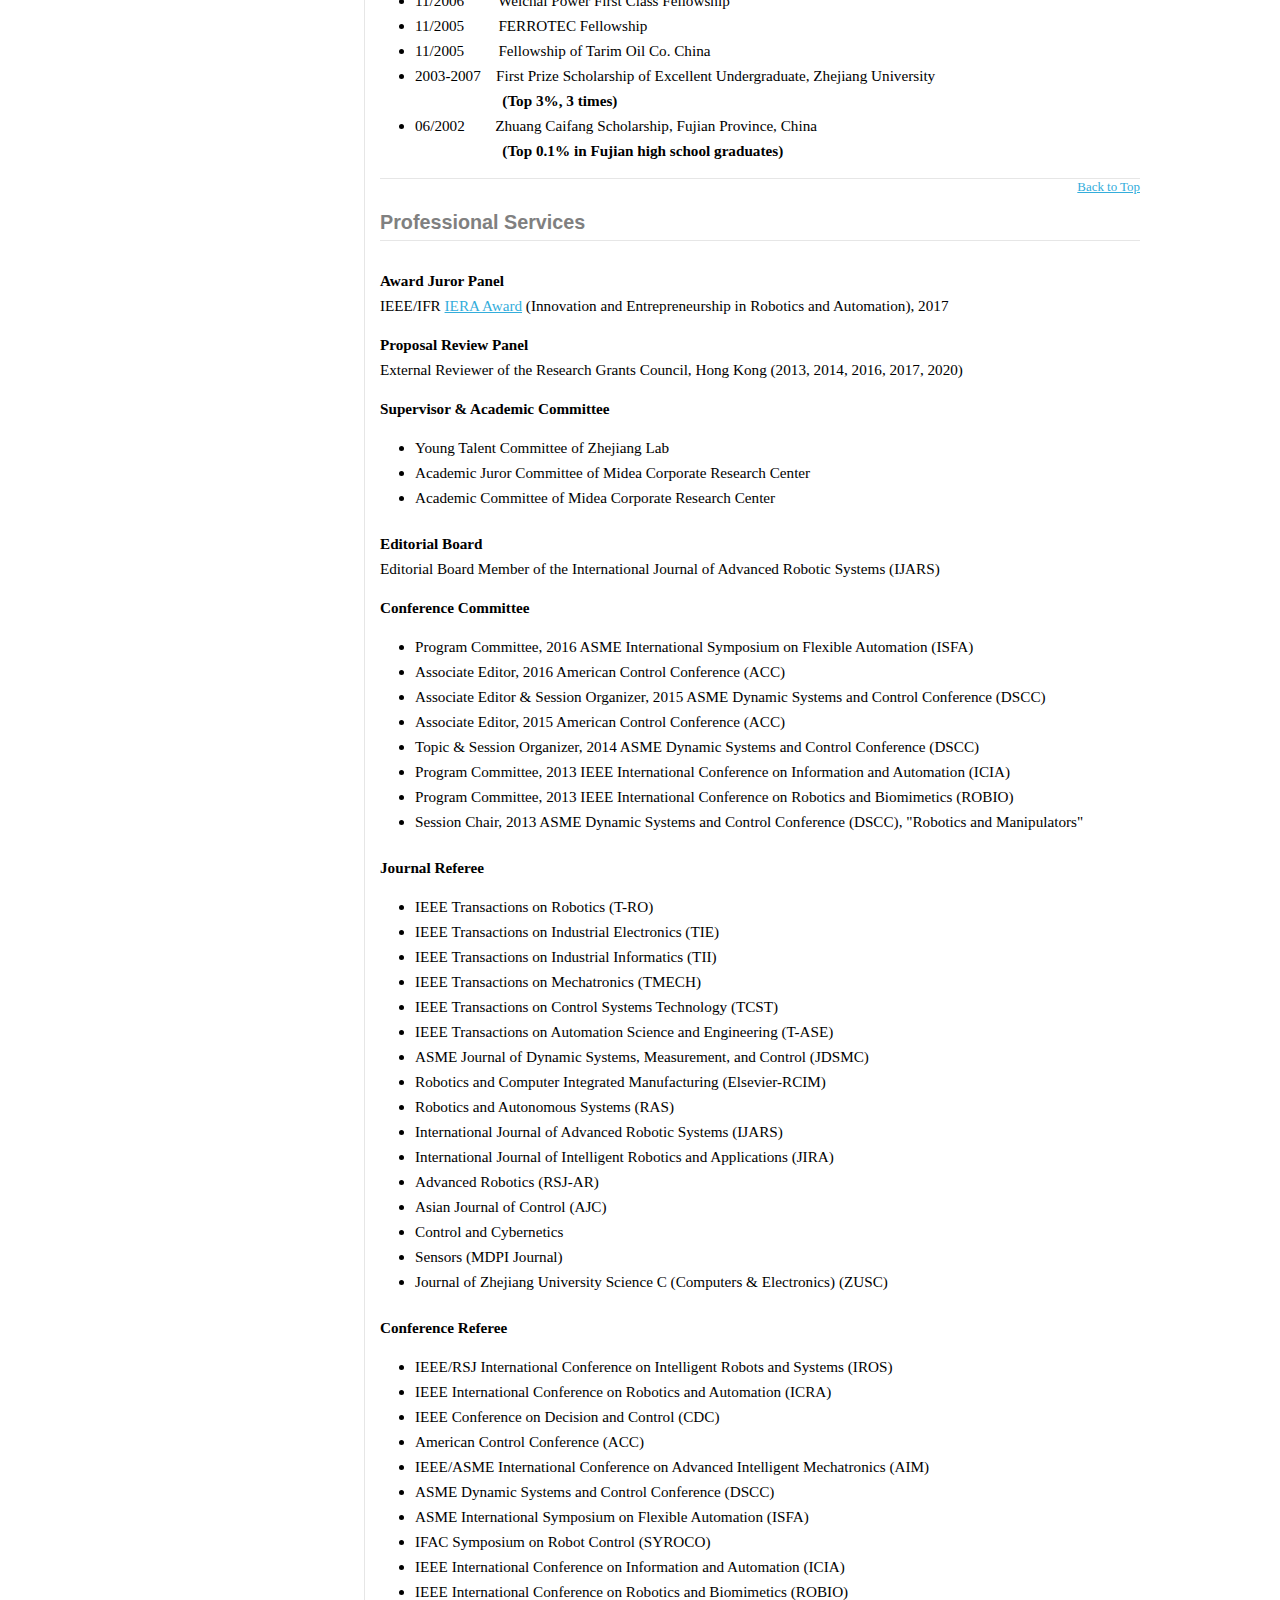
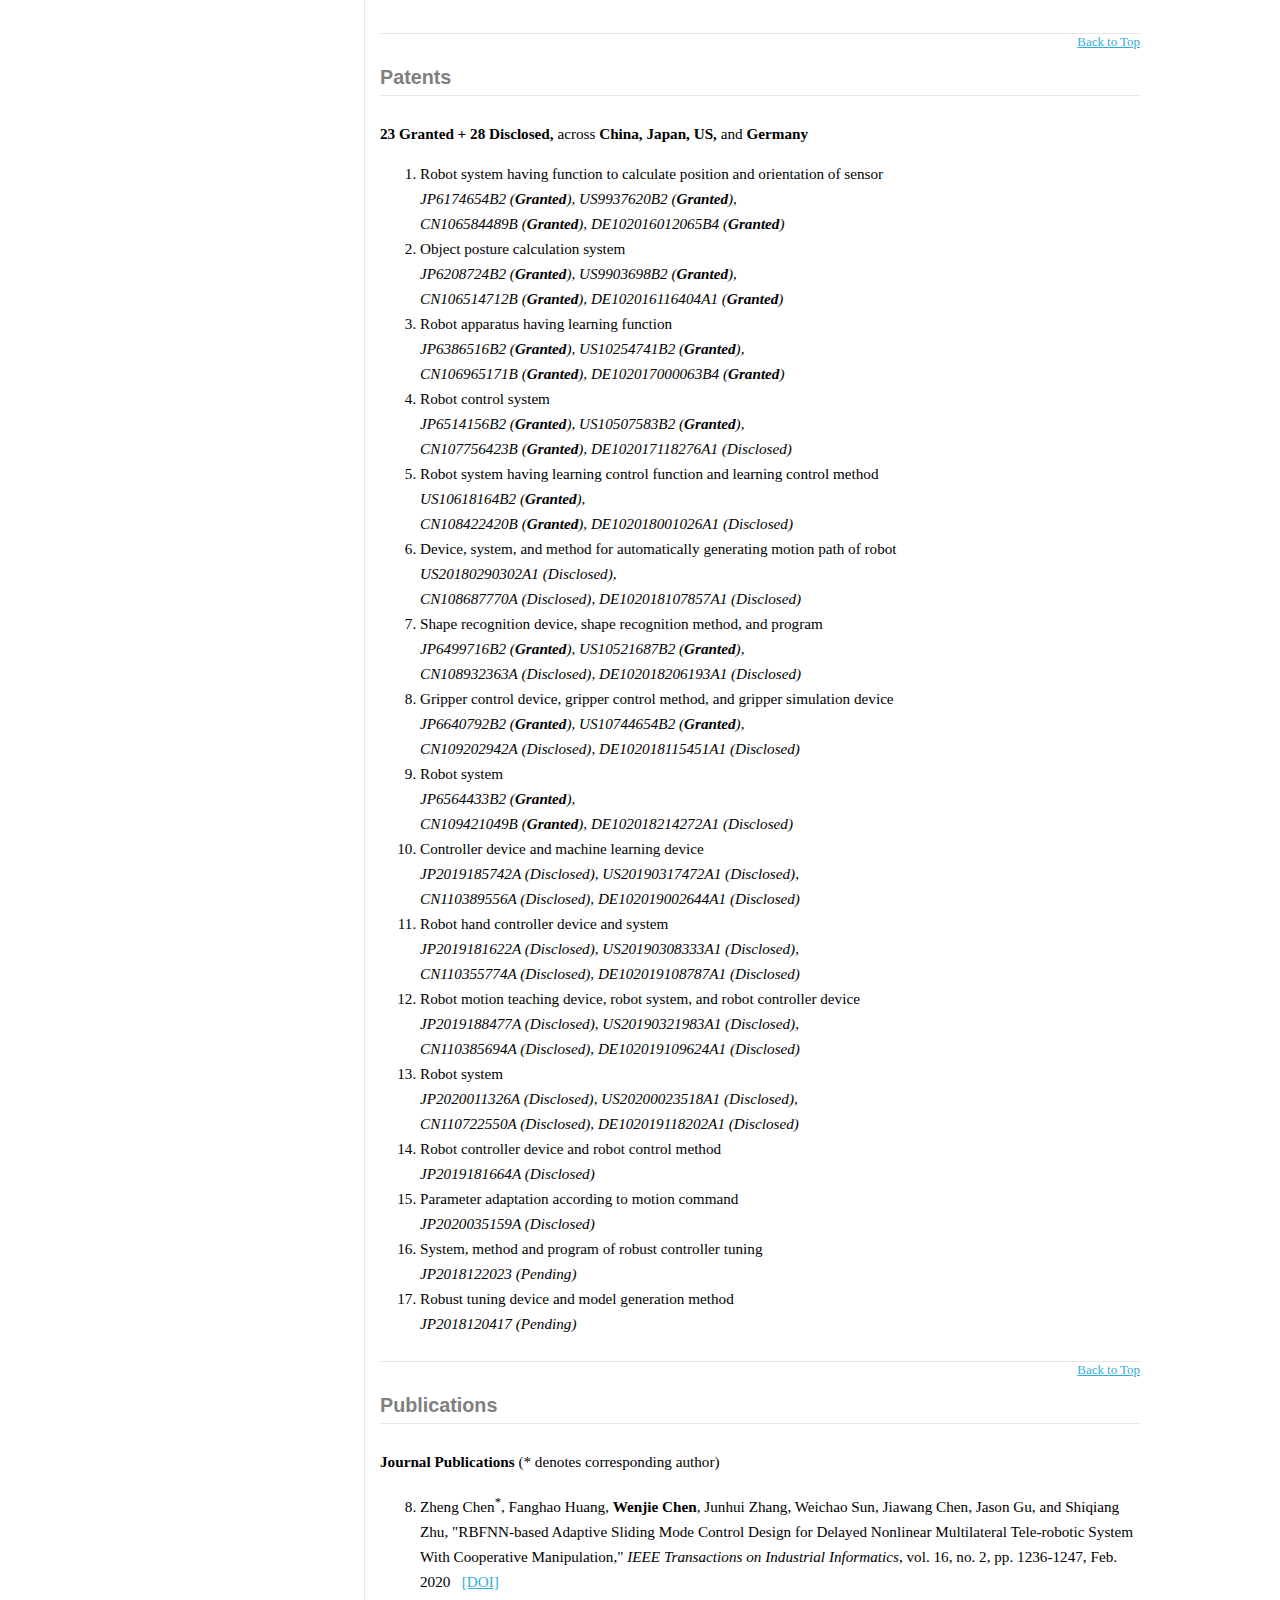
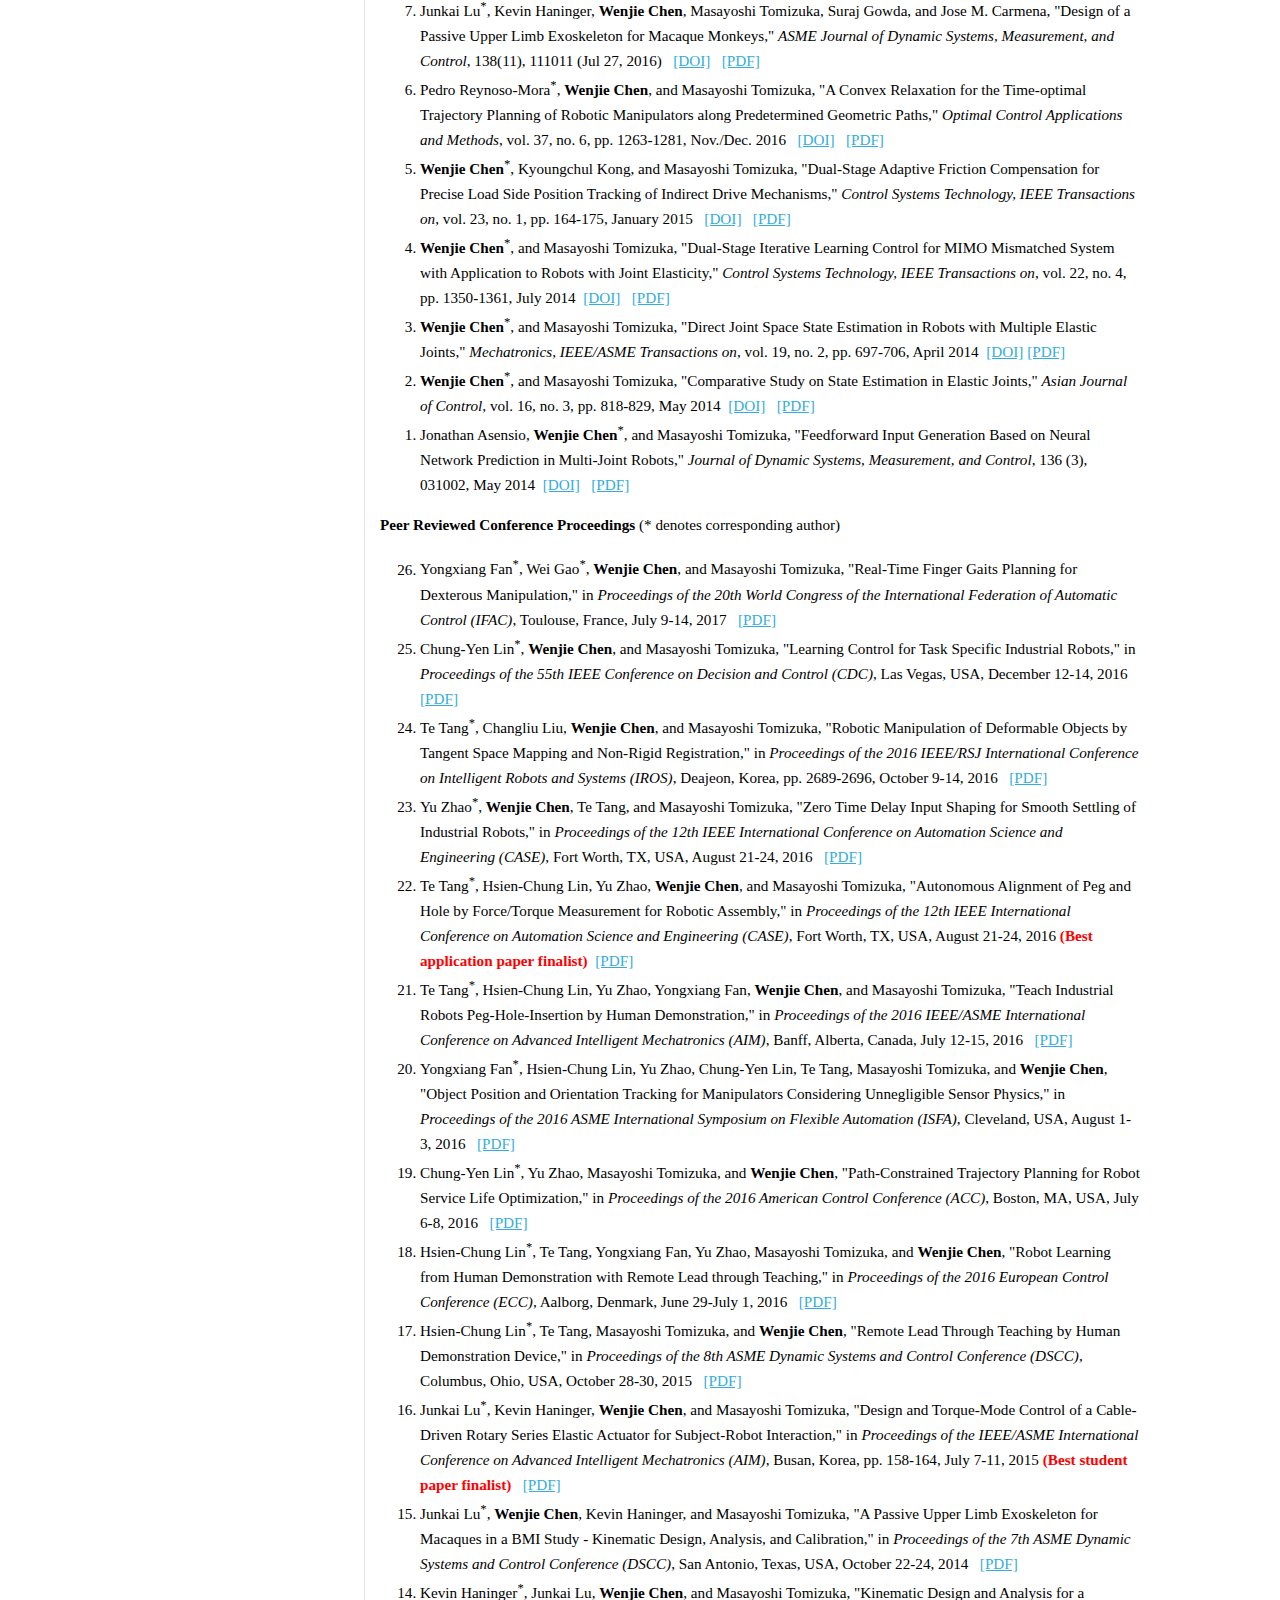
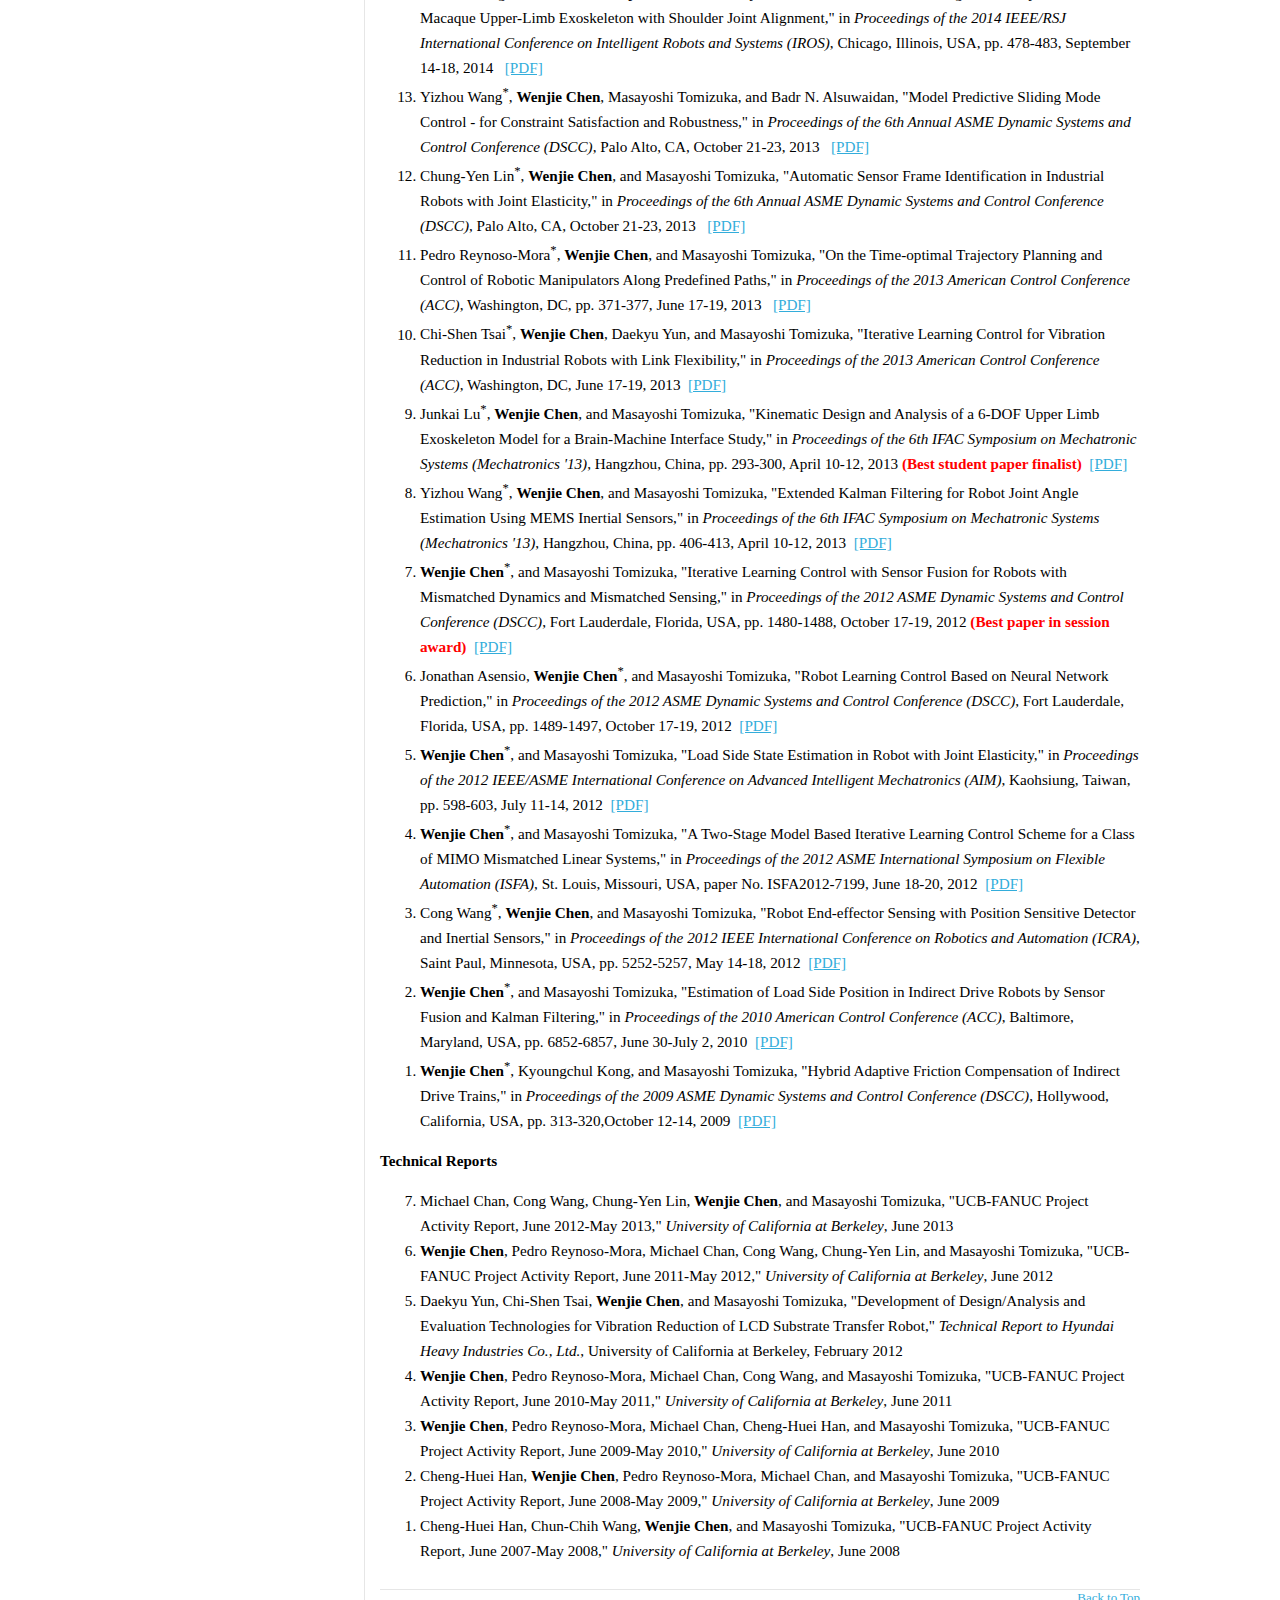
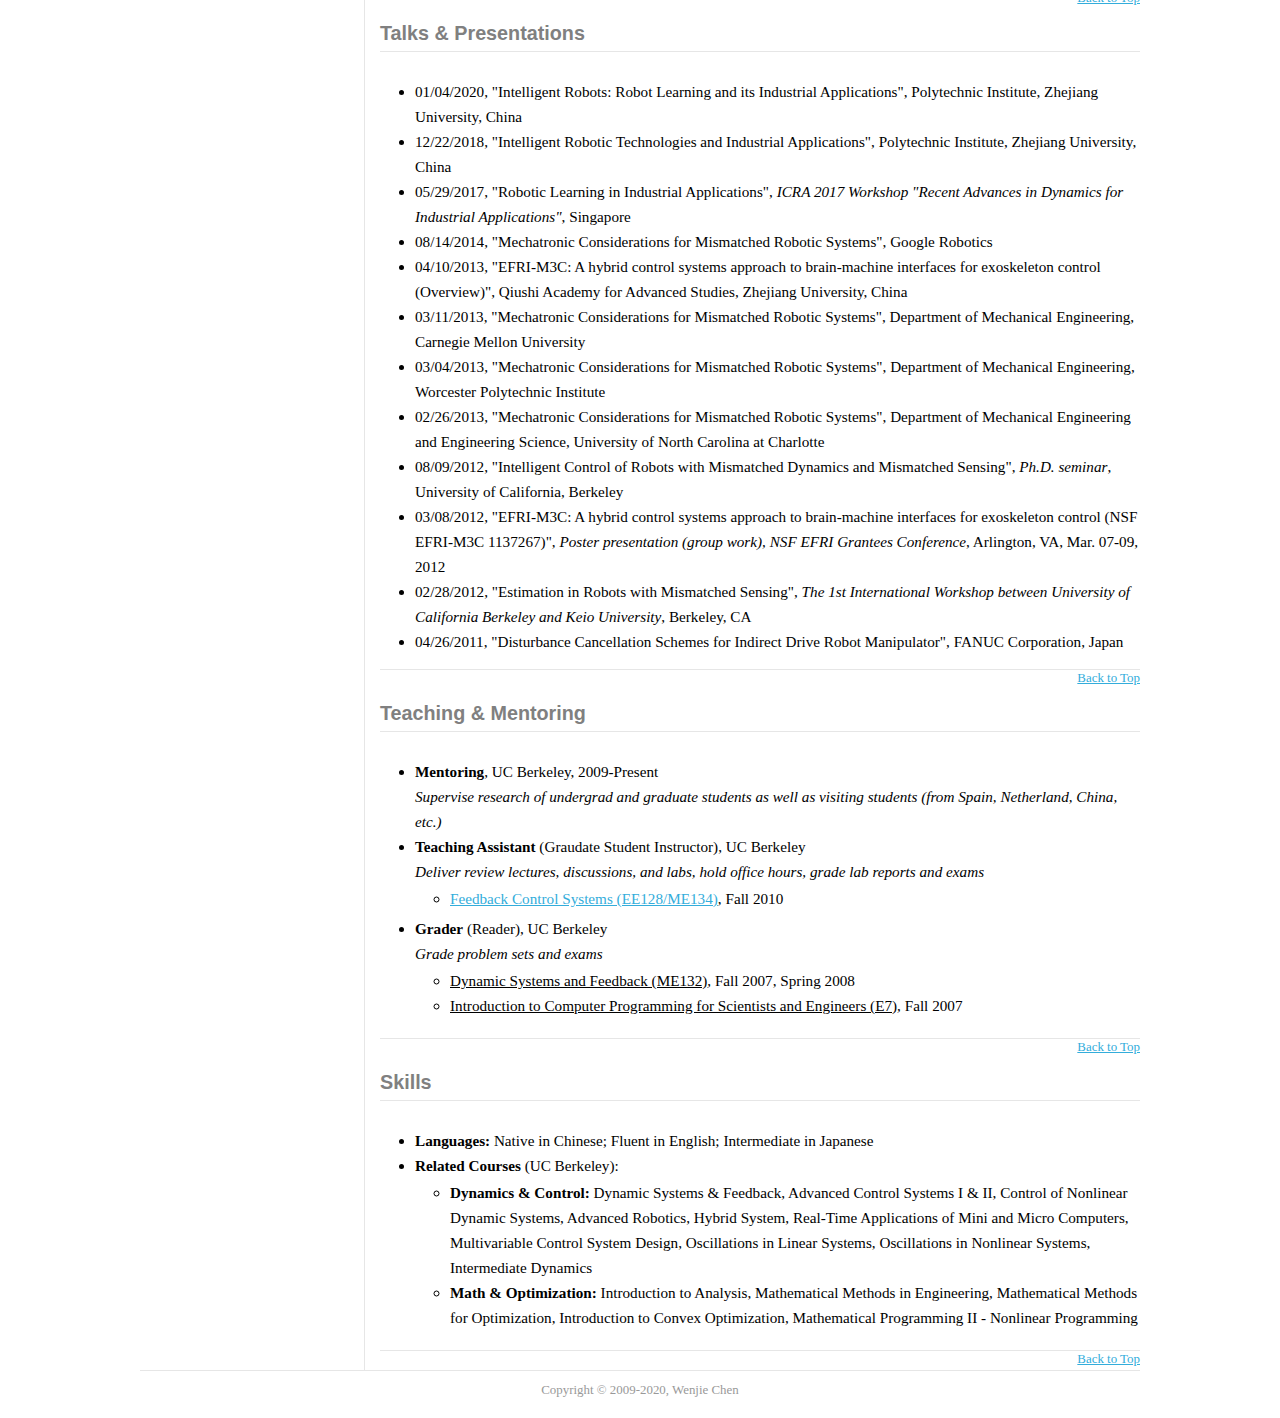
==== commit 1daa97ed: "Update index.html" ====
--- a/index.html
+++ b/index.html
@@ -5,7 +5,7 @@
 	<meta name="Keywords" content="mechanical, control, systems" />
 	<meta http-equiv="Content-Type" content="text/html; charset= UTF-8" />
 	<meta name="Distribution" content="Global" />
-	<meta name="Author" content="Wenjie Chen" />
+	<meta name="Author" content="Zhu Shi" />
 	<link rel="stylesheet" type="text/css" href="css/style.css" />
 	<title>Shi, Zhu</title>
 
@@ -33,12 +33,12 @@
 
 		<div class="subheader">
 			<div class="subheader_right">
-				<a href="index.html#教育背景">教育背景</a>
-				<a href="index.html#工作经历">工作经历</a>
+				<a href="index.html#Education">Education</a>
+				<a href="index.html#Experiences">Experiences</a>
 				<a href="index.html#Honors">Honors</a>
 				<a href="index.html#Patents">Patents</a>
 				<a href="index.html#Publications">Publications</a>
-				<a href="index.html#Miscellaneous">Misc.</a>
+				<a href="index.html#Media Coverage">Media</a>
 			</div>
 			<div class="subheader_left">
 				<a href="index.html">Home</a>
@@ -53,11 +53,7 @@
 		  	 Thermal Technology Research Institute <br>
 		  	 Midea Corporate Research Center <br>
 		     <a href="https://www.midea.com/cn/" target="new">Midea Group (美的集团)</a><br>
-		     <br>Professor of Practice<br>
-		  	<a href="https://www.sustech.edu.cn/" target="new">Southern University of Science and Technology（南方科技大学）</a><br>
-		     <br>Adjunct Associate Professor<br>
-		  	<a href="http://zjui.intl.zju.edu.cn/" target="new">ZJU-UIUC Institute</a><br>
-		  	<a href="http://www.zju.edu.cn/" target="new">Zhejiang University</a><br></p>
+		    
 			<p style="text-align: left;">Email: shizhu AT midea.com</p>
 			<br>
 			<p style="text-align: center;"><font size="1">Last updated on October 18, 2023</font></p>						
--- a/css/style.css
+++ b/css/style.css
@@ -137,9 +137,9 @@
 .left {
 	float: left;
 	padding: 10px 0 0 5px;
-	width: 210px;
+	width: 220px;
 	text-align : center;
-	font-size: 90%;
+	font-size: 85%;
 }
 
 .left ul{
